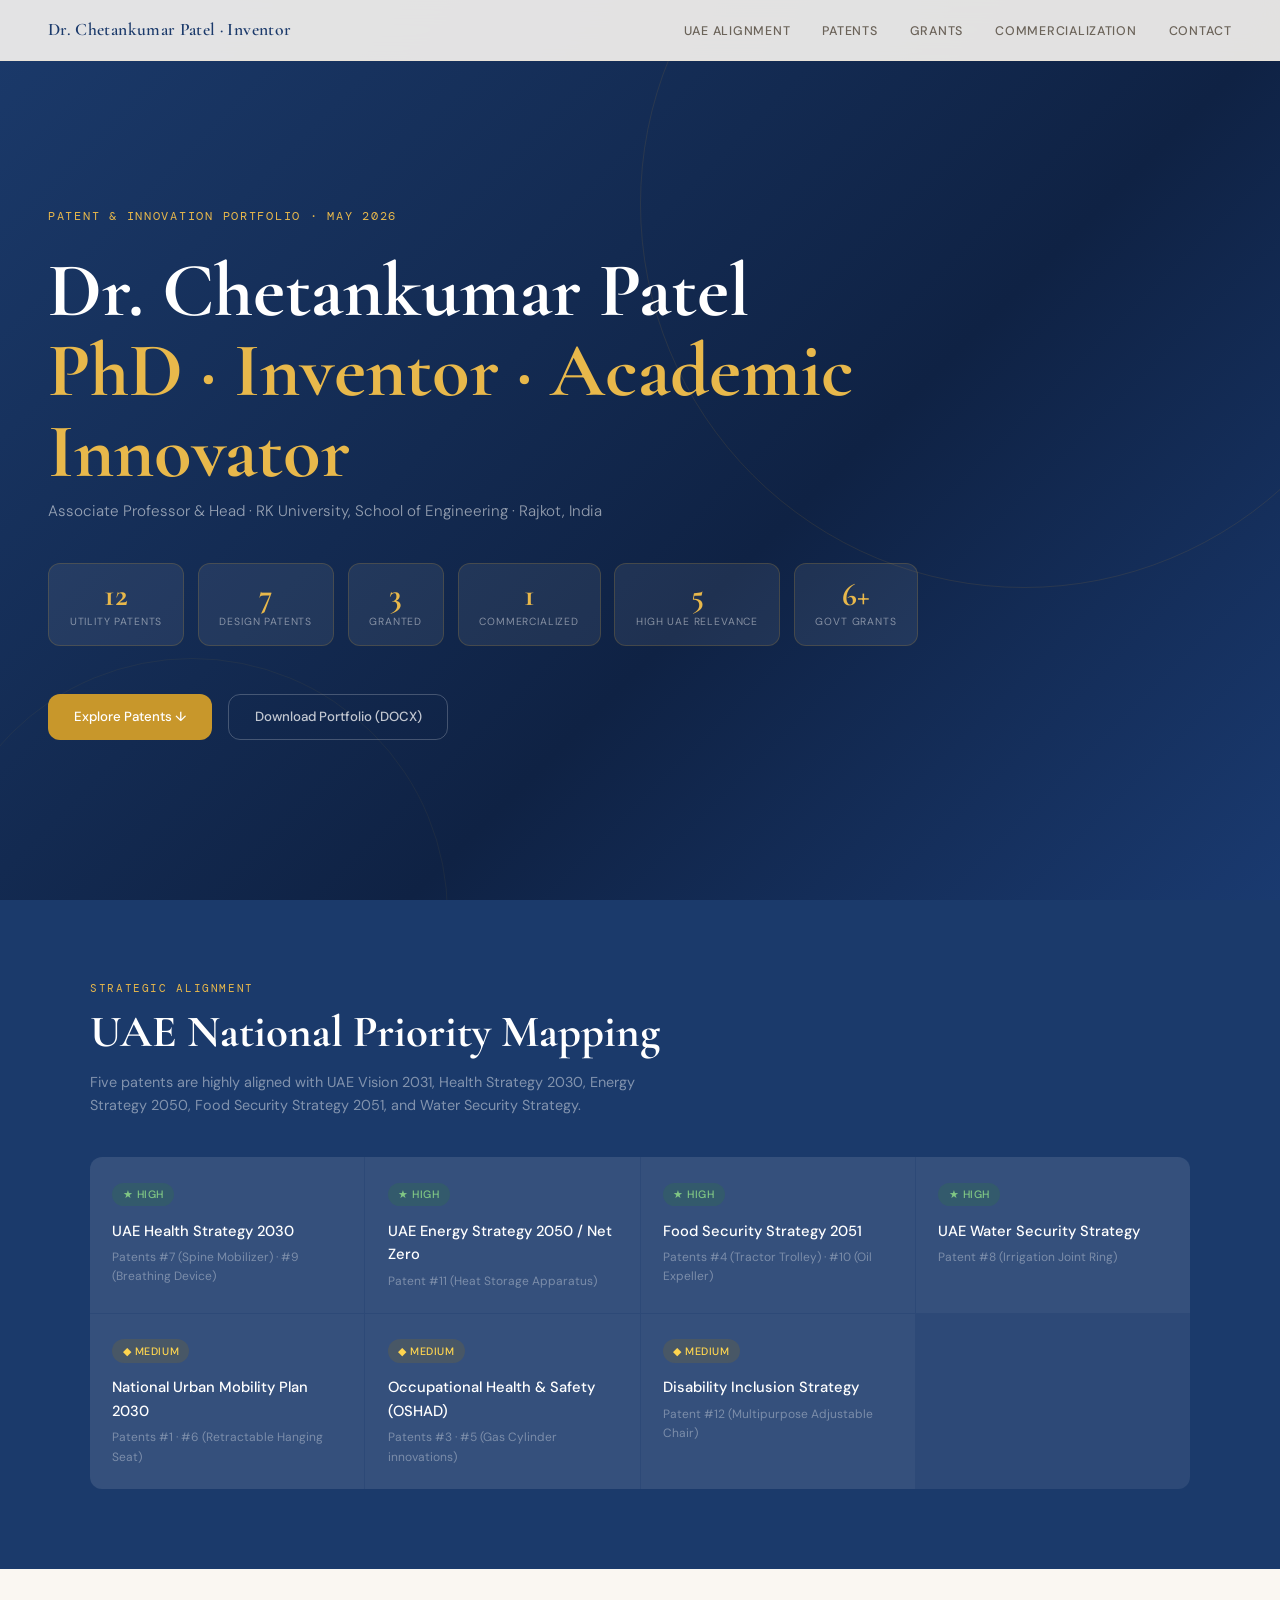
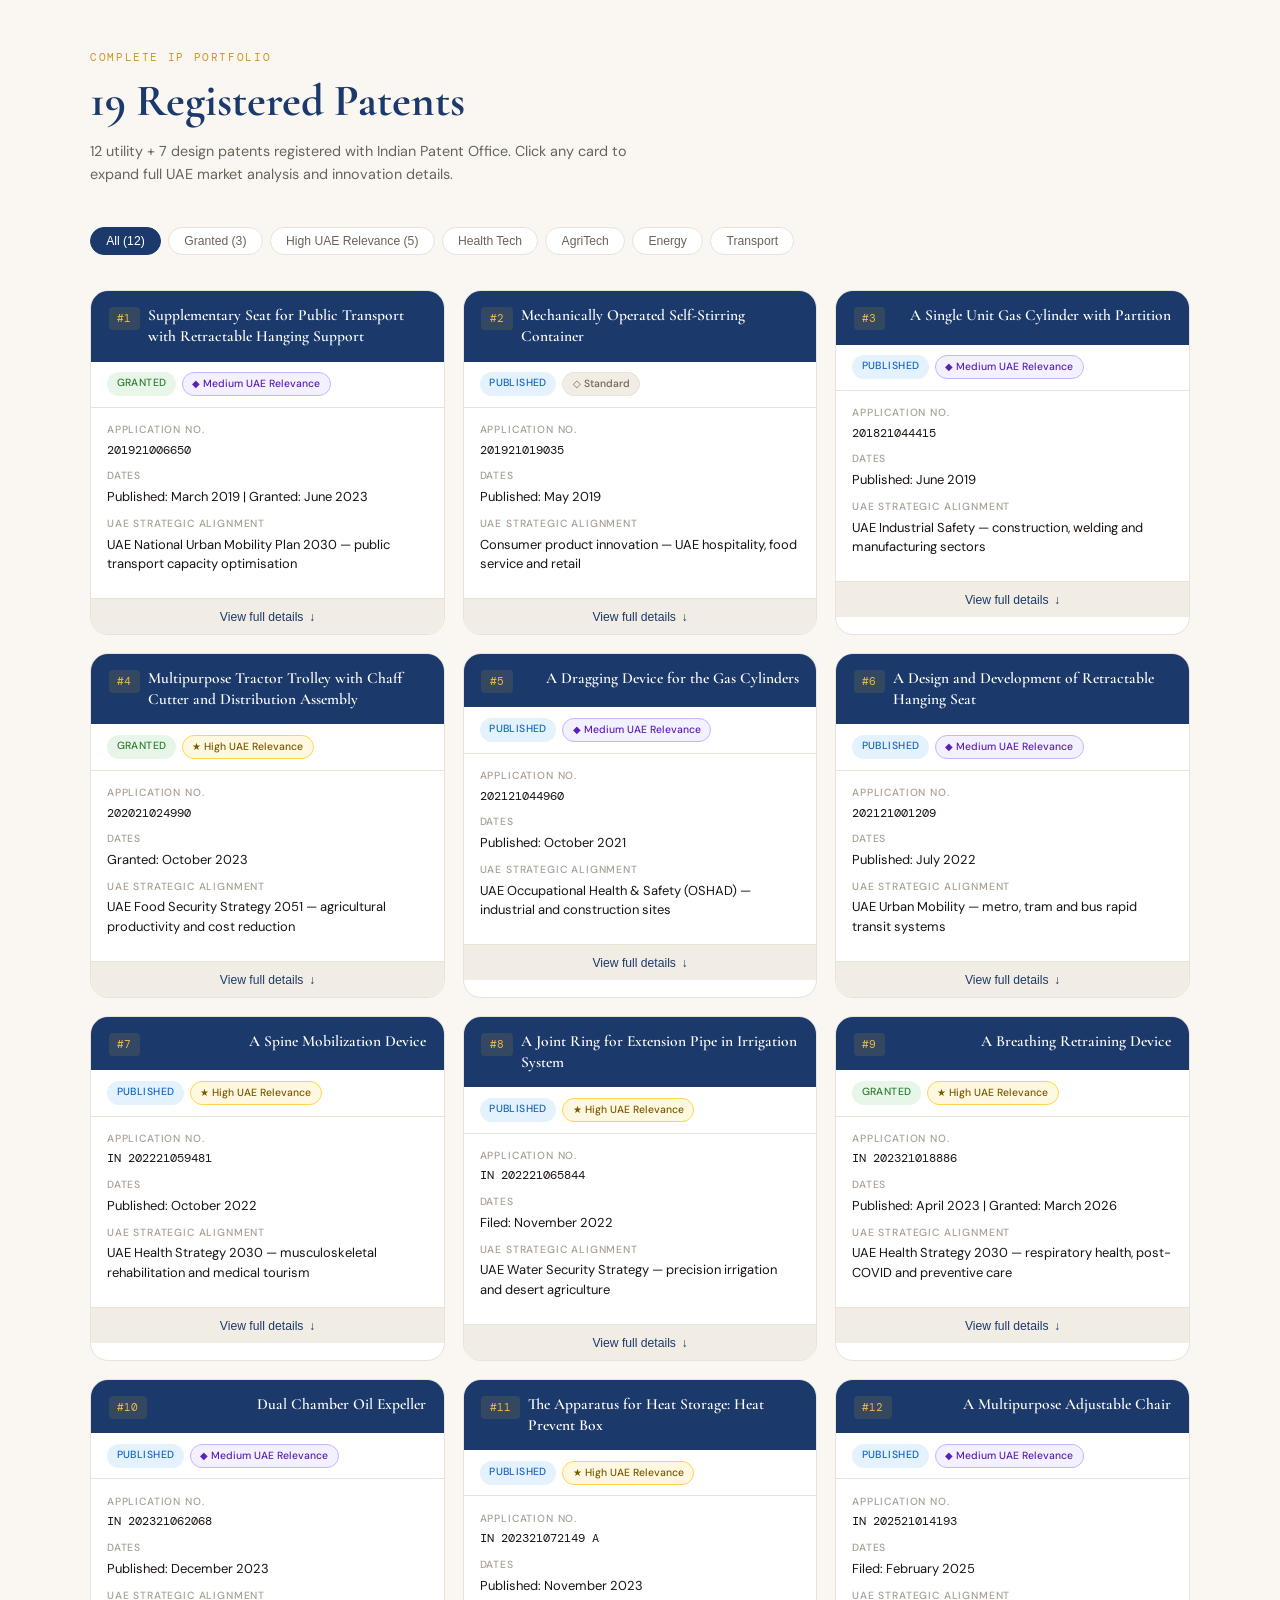
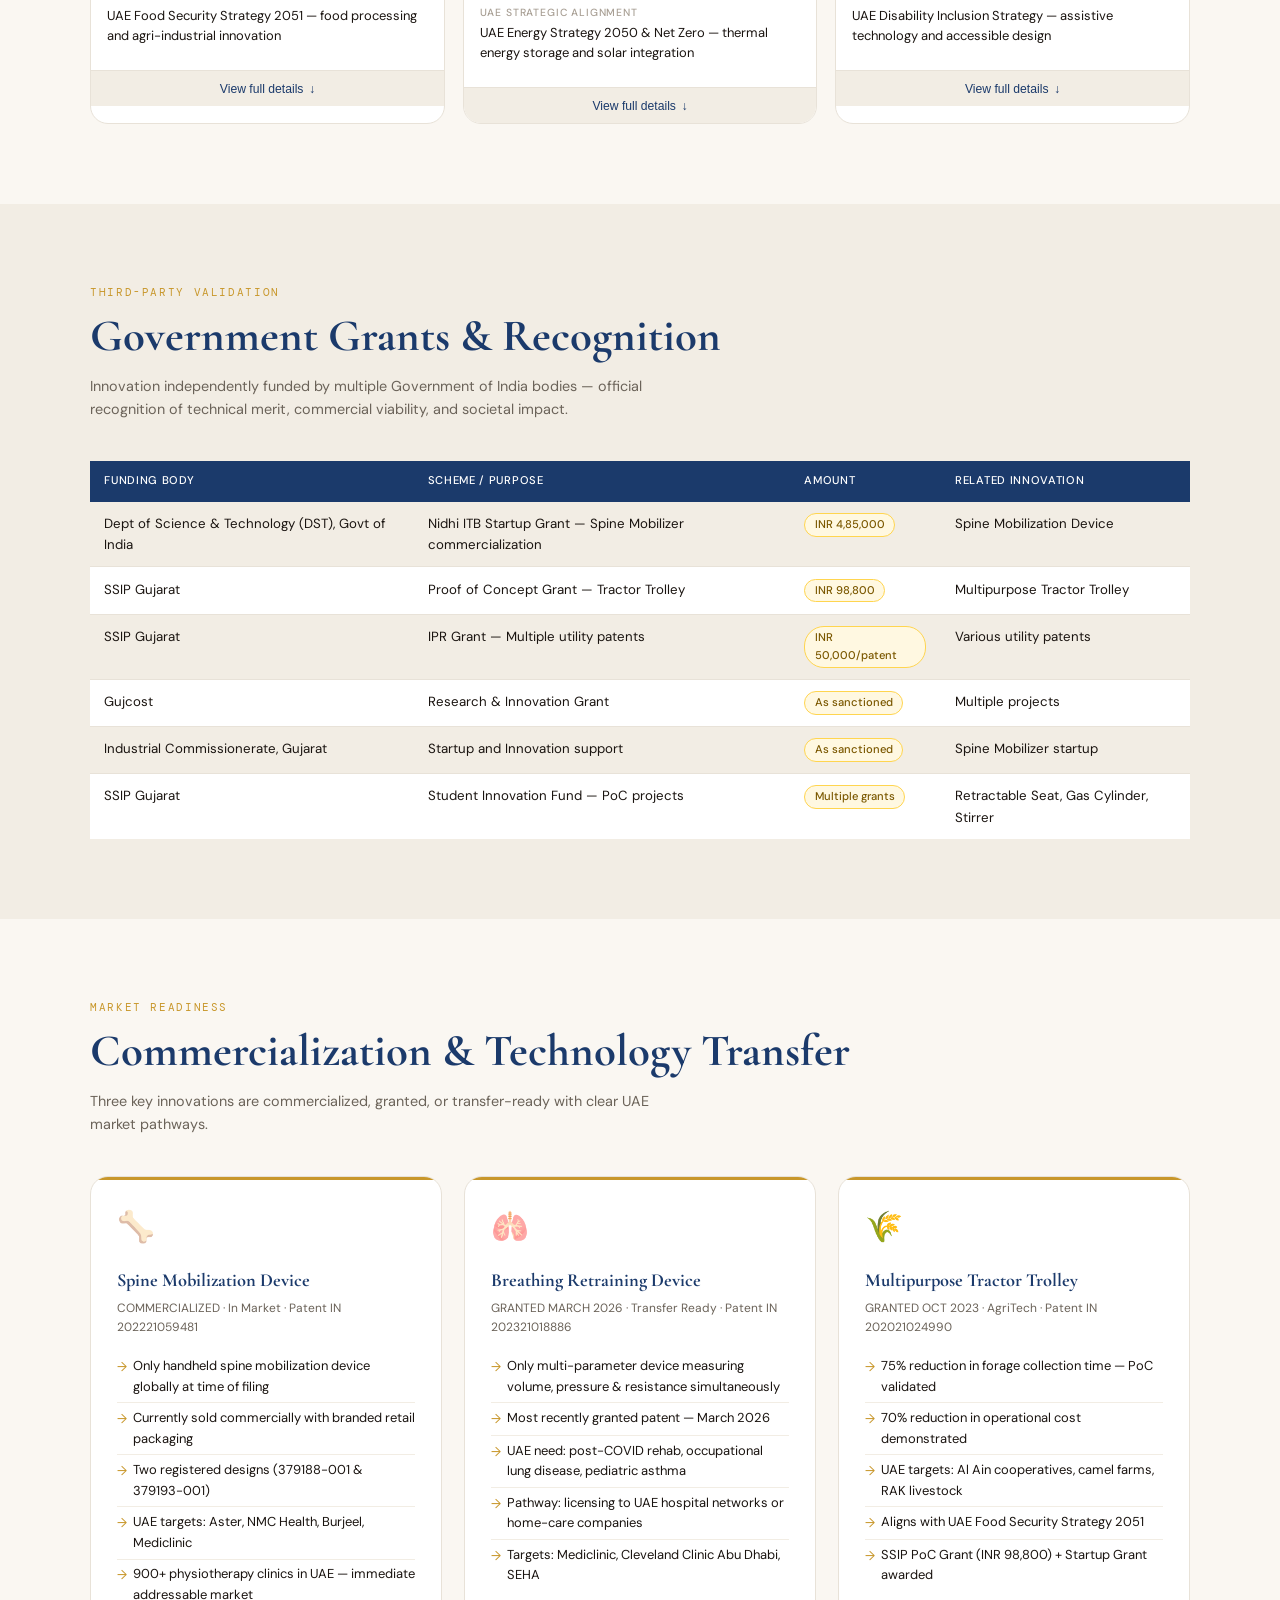
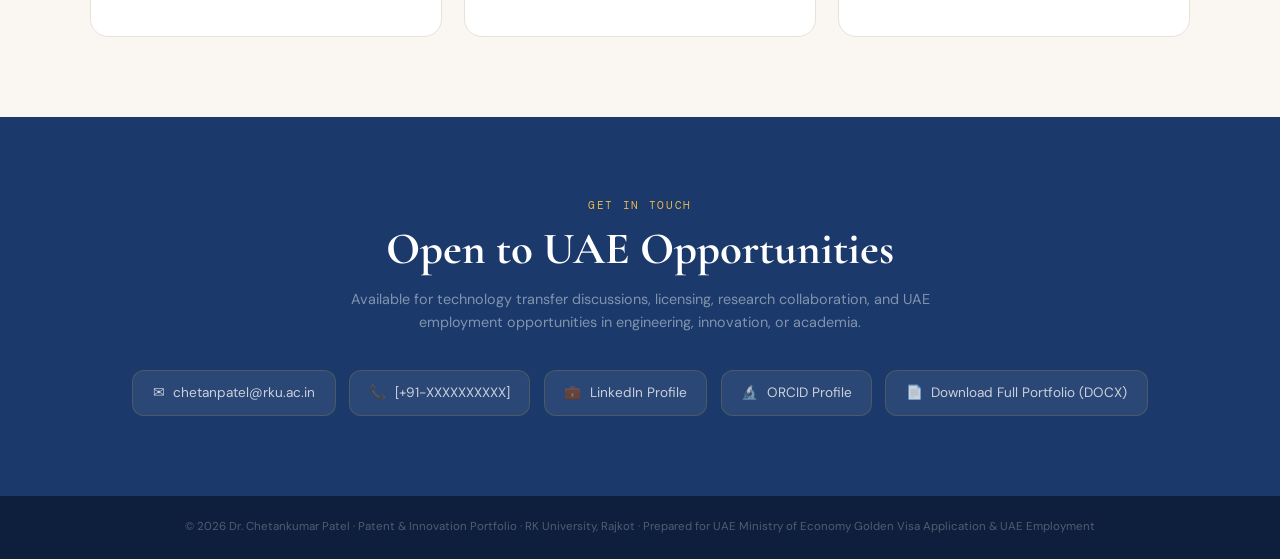
==== index.html @ c3e16224 "Add files via upload" ====
<!DOCTYPE html>
<html lang="en">
<head>
<meta charset="UTF-8">
<meta name="viewport" content="width=device-width, initial-scale=1.0">
<title>Dr. Chetankumar Patel — Patent & Innovation Portfolio</title>
<link rel="preconnect" href="https://fonts.googleapis.com">
<link rel="preconnect" href="https://fonts.gstatic.com" crossorigin>
<link href="https://fonts.googleapis.com/css2?family=Cormorant+Garamond:ital,wght@0,400;0,600;0,700;1,400&family=DM+Sans:wght@300;400;500&family=DM+Mono:wght@400;500&display=swap" rel="stylesheet">
<style>
:root{--navy:#1B3A6B;--gold:#C8972B;--gold2:#E8B84B;--cream:#FAF7F2;--warm:#F2EDE4;--smoke:#E8E2D8;--ink:#1A1410;--muted:#6B6359;--light:#A89F94;--white:#FFFFFF;--green:#2E7D32;--blue:#1565C0;--amber:#8D6E18;--r:.75rem}
*,*::before,*::after{box-sizing:border-box;margin:0;padding:0}
html{scroll-behavior:smooth}
body{font-family:'DM Sans',sans-serif;background:var(--cream);color:var(--ink);line-height:1.6;overflow-x:hidden}
nav{position:fixed;top:0;left:0;right:0;z-index:100;display:flex;align-items:center;justify-content:space-between;padding:1rem 3rem;background:rgba(250,247,242,0.9);backdrop-filter:blur(12px);border-bottom:1px solid var(--smoke)}
.nav-logo{font-family:'Cormorant Garamond',serif;font-size:1.1rem;font-weight:600;color:var(--navy);letter-spacing:.02em}
.nav-links{display:flex;gap:2rem;list-style:none}
.nav-links a{font-size:.78rem;font-weight:500;color:var(--muted);text-decoration:none;letter-spacing:.06em;text-transform:uppercase;transition:color .2s}
.nav-links a:hover{color:var(--navy)}
.hero{position:relative;min-height:100vh;display:flex;align-items:center;padding:8rem 3rem 5rem;background:linear-gradient(135deg,var(--navy) 0%,#0F2244 60%,#1a3a70 100%);overflow:hidden}
.hero::before{content:'';position:absolute;top:-20%;right:-10%;width:60vw;height:60vw;border:1px solid rgba(200,151,43,.12);border-radius:50%}
.hero::after{content:'';position:absolute;bottom:-30%;left:-5%;width:40vw;height:40vw;border:1px solid rgba(200,151,43,.07);border-radius:50%}
.hero-inner{position:relative;z-index:2;max-width:900px}
.eyebrow{font-family:'DM Mono',monospace;font-size:.72rem;color:var(--gold2);letter-spacing:.15em;text-transform:uppercase;margin-bottom:1.5rem;opacity:0;animation:fadeUp .6s .1s forwards}
.hero h1{font-family:'Cormorant Garamond',serif;font-size:clamp(2.8rem,6vw,5rem);font-weight:700;line-height:1.05;color:var(--white);margin-bottom:.4rem;opacity:0;animation:fadeUp .7s .2s forwards}
.hero h1 span{color:var(--gold2)}
.hero-sub{font-size:.95rem;font-weight:300;color:rgba(255,255,255,.55);margin-bottom:2.5rem;opacity:0;animation:fadeUp .7s .3s forwards}
.stats{display:flex;flex-wrap:wrap;gap:.85rem;margin-bottom:3rem;opacity:0;animation:fadeUp .7s .4s forwards}
.stat{background:rgba(255,255,255,.07);border:1px solid rgba(200,151,43,.22);border-radius:var(--r);padding:.9rem 1.3rem;text-align:center}
.stat-n{font-family:'Cormorant Garamond',serif;font-size:2rem;font-weight:700;color:var(--gold2);line-height:1}
.stat-l{font-size:.65rem;color:rgba(255,255,255,.45);margin-top:.2rem;letter-spacing:.08em;text-transform:uppercase}
.cta{display:flex;gap:1rem;flex-wrap:wrap;opacity:0;animation:fadeUp .7s .5s forwards}
.btn{display:inline-flex;align-items:center;gap:.4rem;padding:.7rem 1.6rem;border-radius:var(--r);font-size:.83rem;font-weight:500;text-decoration:none;cursor:pointer;border:none;transition:all .2s}
.btn-gold{background:var(--gold);color:var(--white)}
.btn-gold:hover{background:var(--gold2);transform:translateY(-2px);box-shadow:0 8px 24px rgba(200,151,43,.35)}
.btn-ghost{background:transparent;color:rgba(255,255,255,.75);border:1px solid rgba(255,255,255,.22)}
.btn-ghost:hover{border-color:var(--gold2);color:var(--gold2);transform:translateY(-2px)}
section{position:relative;z-index:1;padding:5rem 3rem}
.wrap{max-width:1100px;margin:0 auto}
.stag{font-family:'DM Mono',monospace;font-size:.68rem;color:var(--gold);letter-spacing:.15em;text-transform:uppercase;margin-bottom:.6rem}
.sh{font-family:'Cormorant Garamond',serif;font-size:clamp(1.9rem,3.5vw,2.8rem);font-weight:700;color:var(--navy);margin-bottom:.8rem;line-height:1.15}
.ss{font-size:.9rem;color:var(--muted);max-width:580px;margin-bottom:2.5rem}
#uae{background:var(--navy)}
#uae .sh{color:var(--white)}
#uae .stag{color:var(--gold2)}
#uae .ss{color:rgba(255,255,255,.45)}
.pgrid{display:grid;grid-template-columns:repeat(auto-fit,minmax(250px,1fr));gap:1px;background:rgba(255,255,255,.08);border-radius:var(--r);overflow:hidden}
.pc{background:rgba(255,255,255,.04);padding:1.4rem;transition:background .2s}
.pc:hover{background:rgba(255,255,255,.09)}
.pb{display:inline-flex;align-items:center;gap:.35rem;font-size:.67rem;font-weight:500;letter-spacing:.05em;text-transform:uppercase;padding:.2rem .65rem;border-radius:20px;margin-bottom:.85rem}
.ph{background:rgba(46,125,50,.22);color:#81c784}
.pm{background:rgba(141,110,24,.22);color:#ffd54f}
.pn{font-size:.92rem;font-weight:500;color:var(--white);margin-bottom:.3rem}
.pp{font-size:.75rem;color:rgba(255,255,255,.35)}
.filter-bar{display:flex;flex-wrap:wrap;gap:.45rem;margin-bottom:2.2rem}
.fb{font-size:.76rem;font-weight:500;padding:.38rem .95rem;border-radius:20px;border:1px solid var(--smoke);background:var(--white);color:var(--muted);cursor:pointer;transition:all .15s}
.fb:hover{border-color:var(--navy);color:var(--navy)}
.fb.active{background:var(--navy);color:var(--white);border-color:var(--navy)}
.cards{display:grid;grid-template-columns:repeat(auto-fill,minmax(310px,1fr));gap:1.1rem}
.card{background:var(--white);border:1px solid var(--smoke);border-radius:calc(var(--r)*1.5);overflow:hidden;transition:transform .2s,box-shadow .2s;cursor:pointer}
.card:hover{transform:translateY(-3px);box-shadow:0 12px 36px rgba(27,58,107,.11)}
.card.hidden{display:none}
.ch{background:var(--navy);padding:.9rem 1.1rem;display:flex;align-items:flex-start;justify-content:space-between;gap:.5rem}
.cnum{font-family:'DM Mono',monospace;font-size:.67rem;color:var(--gold2);background:rgba(200,151,43,.15);padding:.18rem .55rem;border-radius:4px;flex-shrink:0;margin-top:2px}
.ct{font-family:'Cormorant Garamond',serif;font-size:.97rem;font-weight:600;color:var(--white);line-height:1.35}
.cbadges{display:flex;flex-wrap:wrap;gap:.35rem;padding:.65rem 1rem;border-bottom:1px solid var(--smoke)}
.sb{font-size:.65rem;font-weight:500;padding:.18rem .6rem;border-radius:20px;letter-spacing:.04em;text-transform:uppercase}
.sg{background:#e8f5e9;color:var(--green)}
.sp{background:#e3f2fd;color:var(--blue)}
.sf{background:#fef3e2;color:var(--amber)}
.ub{font-size:.65rem;font-weight:500;padding:.18rem .6rem;border-radius:20px}
.uh{background:#fff8e1;color:#7B5800;border:1px solid #ffd54f}
.um{background:#f3f0ff;color:#5B21B6;border:1px solid #c4b5fd}
.us{background:var(--warm);color:var(--muted);border:1px solid var(--smoke)}
.cb{padding:.9rem 1rem}
.cf{margin-bottom:.6rem}
.fl{font-size:.65rem;font-weight:500;color:var(--light);text-transform:uppercase;letter-spacing:.08em;margin-bottom:.12rem}
.fv{font-size:.81rem;color:var(--ink);line-height:1.5}
.detail{max-height:0;overflow:hidden;transition:max-height .35s ease;border-top:1px solid transparent}
.detail.open{max-height:500px;border-top-color:var(--smoke)}
.tog{display:flex;align-items:center;justify-content:center;gap:.35rem;width:100%;padding:.65rem;background:var(--warm);border:none;border-top:1px solid var(--smoke);font-size:.76rem;color:var(--navy);font-weight:500;cursor:pointer;transition:background .15s}
.tog:hover{background:var(--smoke)}
.ti{transition:transform .3s}
.tog.open .ti{transform:rotate(180deg)}
#grants{background:var(--warm)}
.gtable{width:100%;border-collapse:collapse;font-size:.83rem}
.gtable th{background:var(--navy);color:var(--white);padding:.7rem .9rem;text-align:left;font-size:.7rem;font-weight:500;letter-spacing:.06em;text-transform:uppercase}
.gtable td{padding:.7rem .9rem;border-bottom:1px solid var(--smoke);color:var(--ink);vertical-align:top}
.gtable tr:nth-child(even) td{background:var(--white)}
.gtable tr:last-child td{border-bottom:none}
.ac{display:inline-block;background:#fff8e1;color:#7B5800;border:1px solid #ffd54f;border-radius:20px;padding:.12rem .6rem;font-size:.7rem;font-weight:500}
.cgrid{display:grid;grid-template-columns:repeat(auto-fit,minmax(290px,1fr));gap:1.4rem}
.ccard{background:var(--white);border:1px solid var(--smoke);border-radius:calc(var(--r)*1.5);padding:1.6rem;position:relative;overflow:hidden}
.ccard::before{content:'';position:absolute;top:0;left:0;right:0;height:3px;background:var(--gold)}
.ci{font-size:1.9rem;margin-bottom:.9rem}
.ctitle{font-family:'Cormorant Garamond',serif;font-size:1.15rem;font-weight:700;color:var(--navy);margin-bottom:.2rem}
.csub{font-size:.75rem;color:var(--muted);margin-bottom:.9rem}
.cpts{list-style:none}
.cpts li{font-size:.81rem;color:var(--ink);padding:.3rem 0;border-bottom:1px solid var(--warm);display:flex;gap:.4rem;align-items:flex-start}
.cpts li::before{content:'→';color:var(--gold);flex-shrink:0;margin-top:1px}
.cpts li:last-child{border-bottom:none}
#contact{background:var(--navy);text-align:center}
#contact .sh{color:var(--white)}
#contact .stag{color:var(--gold2)}
#contact .ss{color:rgba(255,255,255,.45);margin:0 auto 2.2rem}
.chips{display:flex;flex-wrap:wrap;gap:.85rem;justify-content:center}
.chip{display:inline-flex;align-items:center;gap:.55rem;background:rgba(255,255,255,.07);border:1px solid rgba(200,151,43,.22);border-radius:var(--r);padding:.7rem 1.2rem;color:rgba(255,255,255,.75);font-size:.85rem;text-decoration:none;transition:all .2s}
.chip:hover{background:rgba(200,151,43,.15);border-color:var(--gold2);color:var(--white);transform:translateY(-2px)}
footer{background:#0D1F3C;padding:1.4rem 3rem;text-align:center;font-size:.72rem;color:rgba(255,255,255,.28);position:relative;z-index:1}
@keyframes fadeUp{from{opacity:0;transform:translateY(18px)}to{opacity:1;transform:translateY(0)}}
.reveal{opacity:0;transform:translateY(22px);transition:opacity .6s ease,transform .6s ease}
.reveal.visible{opacity:1;transform:translateY(0)}
@media(max-width:768px){nav{padding:.7rem 1.2rem}.nav-links{display:none}section{padding:3.5rem 1.2rem}.hero{padding:5.5rem 1.2rem 3rem}.stat-n{font-size:1.5rem}.gtable{font-size:.73rem}.gtable th,.gtable td{padding:.55rem .55rem}}
</style>
</head>
<body>

<nav>
  <div class="nav-logo">Dr. Chetankumar Patel · Inventor</div>
  <ul class="nav-links">
    <li><a href="#uae">UAE Alignment</a></li>
    <li><a href="#patents">Patents</a></li>
    <li><a href="#grants">Grants</a></li>
    <li><a href="#commercialization">Commercialization</a></li>
    <li><a href="#contact">Contact</a></li>
  </ul>
</nav>

<section class="hero" id="home">
  <div class="hero-inner">
    <p class="eyebrow">Patent &amp; Innovation Portfolio · May 2026</p>
    <h1>Dr. Chetankumar Patel<br><span>PhD · Inventor · Academic Innovator</span></h1>
    <p class="hero-sub">Associate Professor &amp; Head · RK University, School of Engineering · Rajkot, India</p>
    <div class="stats">
      <div class="stat"><div class="stat-n">12</div><div class="stat-l">Utility Patents</div></div>
      <div class="stat"><div class="stat-n">7</div><div class="stat-l">Design Patents</div></div>
      <div class="stat"><div class="stat-n">3</div><div class="stat-l">Granted</div></div>
      <div class="stat"><div class="stat-n">1</div><div class="stat-l">Commercialized</div></div>
      <div class="stat"><div class="stat-n">5</div><div class="stat-l">High UAE Relevance</div></div>
      <div class="stat"><div class="stat-n">6+</div><div class="stat-l">Govt Grants</div></div>
    </div>
    <div class="cta">
      <a href="#patents" class="btn btn-gold">Explore Patents ↓</a>
      <a href="Patent_Portfolio_UAE_with_Images.docx" class="btn btn-ghost" download>Download Portfolio (DOCX)</a>
    </div>
  </div>
</section>

<section id="uae">
  <div class="wrap">
    <p class="stag reveal">Strategic Alignment</p>
    <h2 class="sh reveal">UAE National Priority Mapping</h2>
    <p class="ss reveal">Five patents are highly aligned with UAE Vision 2031, Health Strategy 2030, Energy Strategy 2050, Food Security Strategy 2051, and Water Security Strategy.</p>
    <div class="pgrid reveal">
      <div class="pc"><div class="pb ph">★ High</div><div class="pn">UAE Health Strategy 2030</div><div class="pp">Patents #7 (Spine Mobilizer) · #9 (Breathing Device)</div></div>
      <div class="pc"><div class="pb ph">★ High</div><div class="pn">UAE Energy Strategy 2050 / Net Zero</div><div class="pp">Patent #11 (Heat Storage Apparatus)</div></div>
      <div class="pc"><div class="pb ph">★ High</div><div class="pn">Food Security Strategy 2051</div><div class="pp">Patents #4 (Tractor Trolley) · #10 (Oil Expeller)</div></div>
      <div class="pc"><div class="pb ph">★ High</div><div class="pn">UAE Water Security Strategy</div><div class="pp">Patent #8 (Irrigation Joint Ring)</div></div>
      <div class="pc"><div class="pb pm">◆ Medium</div><div class="pn">National Urban Mobility Plan 2030</div><div class="pp">Patents #1 · #6 (Retractable Hanging Seat)</div></div>
      <div class="pc"><div class="pb pm">◆ Medium</div><div class="pn">Occupational Health &amp; Safety (OSHAD)</div><div class="pp">Patents #3 · #5 (Gas Cylinder innovations)</div></div>
      <div class="pc"><div class="pb pm">◆ Medium</div><div class="pn">Disability Inclusion Strategy</div><div class="pp">Patent #12 (Multipurpose Adjustable Chair)</div></div>
    </div>
  </div>
</section>

<section id="patents" style="background:var(--cream)">
  <div class="wrap">
    <p class="stag reveal">Complete IP Portfolio</p>
    <h2 class="sh reveal">19 Registered Patents</h2>
    <p class="ss reveal">12 utility + 7 design patents registered with Indian Patent Office. Click any card to expand full UAE market analysis and innovation details.</p>
    <div class="filter-bar reveal">
      <button class="fb active" onclick="filterCards('all',this)">All (12)</button>
      <button class="fb" onclick="filterCards('granted',this)">Granted (3)</button>
      <button class="fb" onclick="filterCards('high',this)">High UAE Relevance (5)</button>
      <button class="fb" onclick="filterCards('health',this)">Health Tech</button>
      <button class="fb" onclick="filterCards('agri',this)">AgriTech</button>
      <button class="fb" onclick="filterCards('energy',this)">Energy</button>
      <button class="fb" onclick="filterCards('transport',this)">Transport</button>
    </div>
    <div class="cards" id="cardsGrid"></div>
  </div>
</section>

<section id="grants">
  <div class="wrap">
    <p class="stag reveal">Third-Party Validation</p>
    <h2 class="sh reveal">Government Grants &amp; Recognition</h2>
    <p class="ss reveal">Innovation independently funded by multiple Government of India bodies — official recognition of technical merit, commercial viability, and societal impact.</p>
    <div class="reveal" style="overflow-x:auto">
      <table class="gtable">
        <thead><tr><th>Funding Body</th><th>Scheme / Purpose</th><th>Amount</th><th>Related Innovation</th></tr></thead>
        <tbody>
          <tr><td>Dept of Science &amp; Technology (DST), Govt of India</td><td>Nidhi ITB Startup Grant — Spine Mobilizer commercialization</td><td><span class="ac">INR 4,85,000</span></td><td>Spine Mobilization Device</td></tr>
          <tr><td>SSIP Gujarat</td><td>Proof of Concept Grant — Tractor Trolley</td><td><span class="ac">INR 98,800</span></td><td>Multipurpose Tractor Trolley</td></tr>
          <tr><td>SSIP Gujarat</td><td>IPR Grant — Multiple utility patents</td><td><span class="ac">INR 50,000/patent</span></td><td>Various utility patents</td></tr>
          <tr><td>Gujcost</td><td>Research &amp; Innovation Grant</td><td><span class="ac">As sanctioned</span></td><td>Multiple projects</td></tr>
          <tr><td>Industrial Commissionerate, Gujarat</td><td>Startup and Innovation support</td><td><span class="ac">As sanctioned</span></td><td>Spine Mobilizer startup</td></tr>
          <tr><td>SSIP Gujarat</td><td>Student Innovation Fund — PoC projects</td><td><span class="ac">Multiple grants</span></td><td>Retractable Seat, Gas Cylinder, Stirrer</td></tr>
        </tbody>
      </table>
    </div>
  </div>
</section>

<section id="commercialization" style="background:var(--cream)">
  <div class="wrap">
    <p class="stag reveal">Market Readiness</p>
    <h2 class="sh reveal">Commercialization &amp; Technology Transfer</h2>
    <p class="ss reveal">Three key innovations are commercialized, granted, or transfer-ready with clear UAE market pathways.</p>
    <div class="cgrid">
      <div class="ccard reveal">
        <div class="ci">🦴</div>
        <div class="ctitle">Spine Mobilization Device</div>
        <div class="csub">COMMERCIALIZED · In Market · Patent IN 202221059481</div>
        <ul class="cpts">
          <li>Only handheld spine mobilization device globally at time of filing</li>
          <li>Currently sold commercially with branded retail packaging</li>
          <li>Two registered designs (379188-001 &amp; 379193-001)</li>
          <li>UAE targets: Aster, NMC Health, Burjeel, Mediclinic</li>
          <li>900+ physiotherapy clinics in UAE — immediate addressable market</li>
        </ul>
      </div>
      <div class="ccard reveal">
        <div class="ci">🫁</div>
        <div class="ctitle">Breathing Retraining Device</div>
        <div class="csub">GRANTED MARCH 2026 · Transfer Ready · Patent IN 202321018886</div>
        <ul class="cpts">
          <li>Only multi-parameter device measuring volume, pressure &amp; resistance simultaneously</li>
          <li>Most recently granted patent — March 2026</li>
          <li>UAE need: post-COVID rehab, occupational lung disease, pediatric asthma</li>
          <li>Pathway: licensing to UAE hospital networks or home-care companies</li>
          <li>Targets: Mediclinic, Cleveland Clinic Abu Dhabi, SEHA</li>
        </ul>
      </div>
      <div class="ccard reveal">
        <div class="ci">🌾</div>
        <div class="ctitle">Multipurpose Tractor Trolley</div>
        <div class="csub">GRANTED OCT 2023 · AgriTech · Patent IN 202021024990</div>
        <ul class="cpts">
          <li>75% reduction in forage collection time — PoC validated</li>
          <li>70% reduction in operational cost demonstrated</li>
          <li>UAE targets: Al Ain cooperatives, camel farms, RAK livestock</li>
          <li>Aligns with UAE Food Security Strategy 2051</li>
          <li>SSIP PoC Grant (INR 98,800) + Startup Grant awarded</li>
        </ul>
      </div>
    </div>
  </div>
</section>

<section id="contact">
  <div class="wrap">
    <p class="stag">Get in Touch</p>
    <h2 class="sh">Open to UAE Opportunities</h2>
    <p class="ss">Available for technology transfer discussions, licensing, research collaboration, and UAE employment opportunities in engineering, innovation, or academia.</p>
    <div class="chips">
      <a href="mailto:chetanpatel@rku.ac.in" class="chip"><span>✉</span>chetanpatel@rku.ac.in</a>
      <a href="tel:+919XXXXXXXXX" class="chip"><span>📞</span>[+91-XXXXXXXXXX]</a>
      <a href="https://linkedin.com/in/[your-profile]" class="chip" target="_blank"><span>💼</span>LinkedIn Profile</a>
      <a href="https://orcid.org/[your-orcid]" class="chip" target="_blank"><span>🔬</span>ORCID Profile</a>
      <a href="Patent_Portfolio_UAE_with_Images.docx" class="chip" download><span>📄</span>Download Full Portfolio (DOCX)</a>
    </div>
  </div>
</section>

<footer>© 2026 Dr. Chetankumar Patel · Patent &amp; Innovation Portfolio · RK University, Rajkot · Prepared for UAE Ministry of Economy Golden Visa Application &amp; UAE Employment</footer>

<script>
const patents=[
  {n:1,title:'Supplementary Seat for Public Transport with Retractable Hanging Support',app:'201921006650',status:'granted',uae:'medium',domain:'transport',dates:'Published: March 2019 | Granted: June 2023',designs:'Design No. 326481-001 (Jan 2020)',strat:'UAE National Urban Mobility Plan 2030 — public transport capacity optimisation',market:'Dubai Metro and Abu Dhabi bus networks — deployable by RTA without structural modification',impact:'Granted. Novel retractable telescopic mechanism. SSIP-funded proof of concept.',funding:'SSIP PoC Grant + IPR Grant'},
  {n:2,title:'Mechanically Operated Self-Stirring Container',app:'201921019035',status:'published',uae:'standard',domain:'consumer',dates:'Published: May 2019',designs:'Design No. 326482-001 (Aug 2020)',strat:'Consumer product innovation — UAE hospitality, food service and retail',market:'UAE hospitality and corporate gifting sector. Zero electricity required.',impact:'Mechanical internal gear mechanism. No electrical components.',funding:'SSIP PoC Grant'},
  {n:3,title:'A Single Unit Gas Cylinder with Partition',app:'201821044415',status:'published',uae:'medium',domain:'industrial',dates:'Published: June 2019',designs:'Design No. 326480-001 (Sep 2020)',strat:'UAE Industrial Safety — construction, welding and manufacturing sectors',market:'UAE mega-construction projects and ADNOC industrial supply chains',impact:'Dual-chamber design replacing two separate cylinders. Reduces handling risk.',funding:'SSIP IPR Grant'},
  {n:4,title:'Multipurpose Tractor Trolley with Chaff Cutter and Distribution Assembly',app:'202021024990',status:'granted',uae:'high',domain:'agri',dates:'Granted: October 2023',designs:'None',strat:'UAE Food Security Strategy 2051 — agricultural productivity and cost reduction',market:'UAE cooperatives, camel farms, livestock operations — Al Ain, Ras Al Khaimah',impact:'75% time saving, 70% cost reduction. SSIP PoC + Startup Grant awarded.',funding:'SSIP PoC (INR 98,800) + IPR Grant + Startup Grant'},
  {n:5,title:'A Dragging Device for the Gas Cylinders',app:'202121044960',status:'published',uae:'medium',domain:'industrial',dates:'Published: October 2021',designs:'None',strat:'UAE Occupational Health & Safety (OSHAD) — industrial and construction sites',market:'Addresses manual handling injury risk in UAE large industrial workforce',impact:'Wheeled cradle eliminating manual lifting of heavy gas cylinders.',funding:'Self-funded'},
  {n:6,title:'A Design and Development of Retractable Hanging Seat',app:'202121001209',status:'published',uae:'medium',domain:'transport',dates:'Published: July 2022',designs:'None',strat:'UAE Urban Mobility — metro, tram and bus rapid transit systems',market:'RTA Dubai and DoT Abu Dhabi metro and tram systems',impact:'Advanced variant. Retracted ~400mm, contracted ~1300mm. Dimensionally validated.',funding:'SSIP IPR Grant (INR 50,000)'},
  {n:7,title:'A Spine Mobilization Device',app:'IN 202221059481',status:'published',uae:'high',domain:'health',dates:'Published: October 2022',designs:'Design Nos. 379188-001 + 379193-001 (Feb 2023)',strat:'UAE Health Strategy 2030 — musculoskeletal rehabilitation and medical tourism',market:'900+ physiotherapy clinics. Transfer targets: Aster, NMC, Burjeel, Mediclinic',impact:'COMMERCIALIZED. Only such device globally at filing. DST Nidhi ITB grant awarded.',funding:'DST Nidhi ITB (INR 4,85,000) + SSIP'},
  {n:8,title:'A Joint Ring for Extension Pipe in Irrigation System',app:'IN 202221065844',status:'published',uae:'high',domain:'agri',dates:'Filed: November 2022',designs:'None',strat:'UAE Water Security Strategy — precision irrigation and desert agriculture',market:'UAE drip irrigation, vertical farms, desert agriculture — Al Dhafra and Liwa',impact:'Solves structural weaknesses in conventional irrigation joints. SSIP grant.',funding:'SSIP IPR Grant (INR 50,000)'},
  {n:9,title:'A Breathing Retraining Device',app:'IN 202321018886',status:'granted',uae:'high',domain:'health',dates:'Published: April 2023 | Granted: March 2026',designs:'None',strat:'UAE Health Strategy 2030 — respiratory health, post-COVID and preventive care',market:'Hospital networks, home-care — Mediclinic, Cleveland Clinic Abu Dhabi, SEHA',impact:'MOST RECENT GRANT (Mar 2026). Only multi-parameter breathing retraining device.',funding:'Multidisciplinary institutional research'},
  {n:10,title:'Dual Chamber Oil Expeller',app:'IN 202321062068',status:'published',uae:'medium',domain:'agri',dates:'Published: December 2023',designs:'None',strat:'UAE Food Security Strategy 2051 — food processing and agri-industrial innovation',market:'UAE agri-food SMEs and cooperative oil processing units',impact:'Dual-chamber design improving oil extraction efficiency over conventional units.',funding:'Institutional research'},
  {n:11,title:'The Apparatus for Heat Storage: Heat Prevent Box',app:'IN 202321072149 A',status:'published',uae:'high',domain:'energy',dates:'Published: November 2023',designs:'None',strat:'UAE Energy Strategy 2050 & Net Zero — thermal energy storage and solar integration',market:'UAE solar thermal storage, cold chain logistics, building energy management — DEWA roadmap',impact:'Novel partitioned thermal chamber. 600×600×300mm. UAE extreme climate applicable.',funding:'Institutional research'},
  {n:12,title:'A Multipurpose Adjustable Chair',app:'IN 202521014193',status:'published',uae:'medium',domain:'health',dates:'Filed: February 2025',designs:'None',strat:'UAE Disability Inclusion Strategy — assistive technology and accessible design',market:'UAE healthcare facilities, schools, elderly care homes, inclusive public spaces',impact:'Screw-jack height adjustment, foldable modular design. Filed Feb 2025.',funding:'Self-funded'},
];

function sc(s){return s==='granted'?'sg':s==='published'?'sp':'sf'}
function sl(s){return s==='granted'?'Granted':s==='published'?'Published':'Filed'}
function uc(u){return u==='high'?'uh':u==='medium'?'um':'us'}
function ul(u){return u==='high'?'★ High UAE Relevance':u==='medium'?'◆ Medium UAE Relevance':'◇ Standard'}

function render(){
  document.getElementById('cardsGrid').innerHTML=patents.map(p=>`
    <article class="card" data-status="${p.status}" data-uae="${p.uae}" data-domain="${p.domain}">
      <div class="ch" onclick="tog(this.closest('.card'))">
        <span class="cnum">#${p.n}</span>
        <div class="ct">${p.title}</div>
      </div>
      <div class="cbadges">
        <span class="sb ${sc(p.status)}">${sl(p.status)}</span>
        <span class="ub ${uc(p.uae)}">${ul(p.uae)}</span>
      </div>
      <div class="cb">
        <div class="cf"><div class="fl">Application No.</div><div class="fv" style="font-family:'DM Mono',monospace;font-size:.76rem">${p.app}</div></div>
        <div class="cf"><div class="fl">Dates</div><div class="fv">${p.dates}</div></div>
        <div class="cf"><div class="fl">UAE Strategic Alignment</div><div class="fv">${p.strat}</div></div>
      </div>
      <div class="detail" id="d${p.n}">
        <div class="cb" style="padding-top:0">
          <div class="cf"><div class="fl">UAE Market Application</div><div class="fv">${p.market}</div></div>
          <div class="cf"><div class="fl">Innovation Impact</div><div class="fv">${p.impact}</div></div>
          <div class="cf"><div class="fl">Design Registrations</div><div class="fv">${p.designs}</div></div>
          <div class="cf"><div class="fl">Funding / Recognition</div><div class="fv">${p.funding}</div></div>
        </div>
      </div>
      <button class="tog" onclick="tog(this.closest('.card'))"><span>View full details</span><span class="ti">↓</span></button>
    </article>`).join('');
}

function tog(card){
  const d=card.querySelector('.detail'),b=card.querySelector('.tog'),o=d.classList.contains('open');
  d.classList.toggle('open',!o);b.classList.toggle('open',!o);
  b.querySelector('span:first-child').textContent=o?'View full details':'Hide details';
}

function filterCards(f,btn){
  document.querySelectorAll('.fb').forEach(b=>b.classList.remove('active'));
  btn.classList.add('active');
  document.querySelectorAll('.card').forEach(c=>{
    let show=false;
    if(f==='all')show=true;
    if(f==='granted')show=c.dataset.status==='granted';
    if(f==='high')show=c.dataset.uae==='high';
    if(f==='health')show=c.dataset.domain==='health';
    if(f==='agri')show=c.dataset.domain==='agri';
    if(f==='energy')show=c.dataset.domain==='energy';
    if(f==='transport')show=c.dataset.domain==='transport';
    c.classList.toggle('hidden',!show);
  });
}

const obs=new IntersectionObserver(entries=>{
  entries.forEach((e,i)=>{if(e.isIntersecting){setTimeout(()=>e.target.classList.add('visible'),i*80);obs.unobserve(e.target)}});
},{threshold:0.1});
document.querySelectorAll('.reveal').forEach(el=>obs.observe(el));

render();
</script>
</body>
</html>
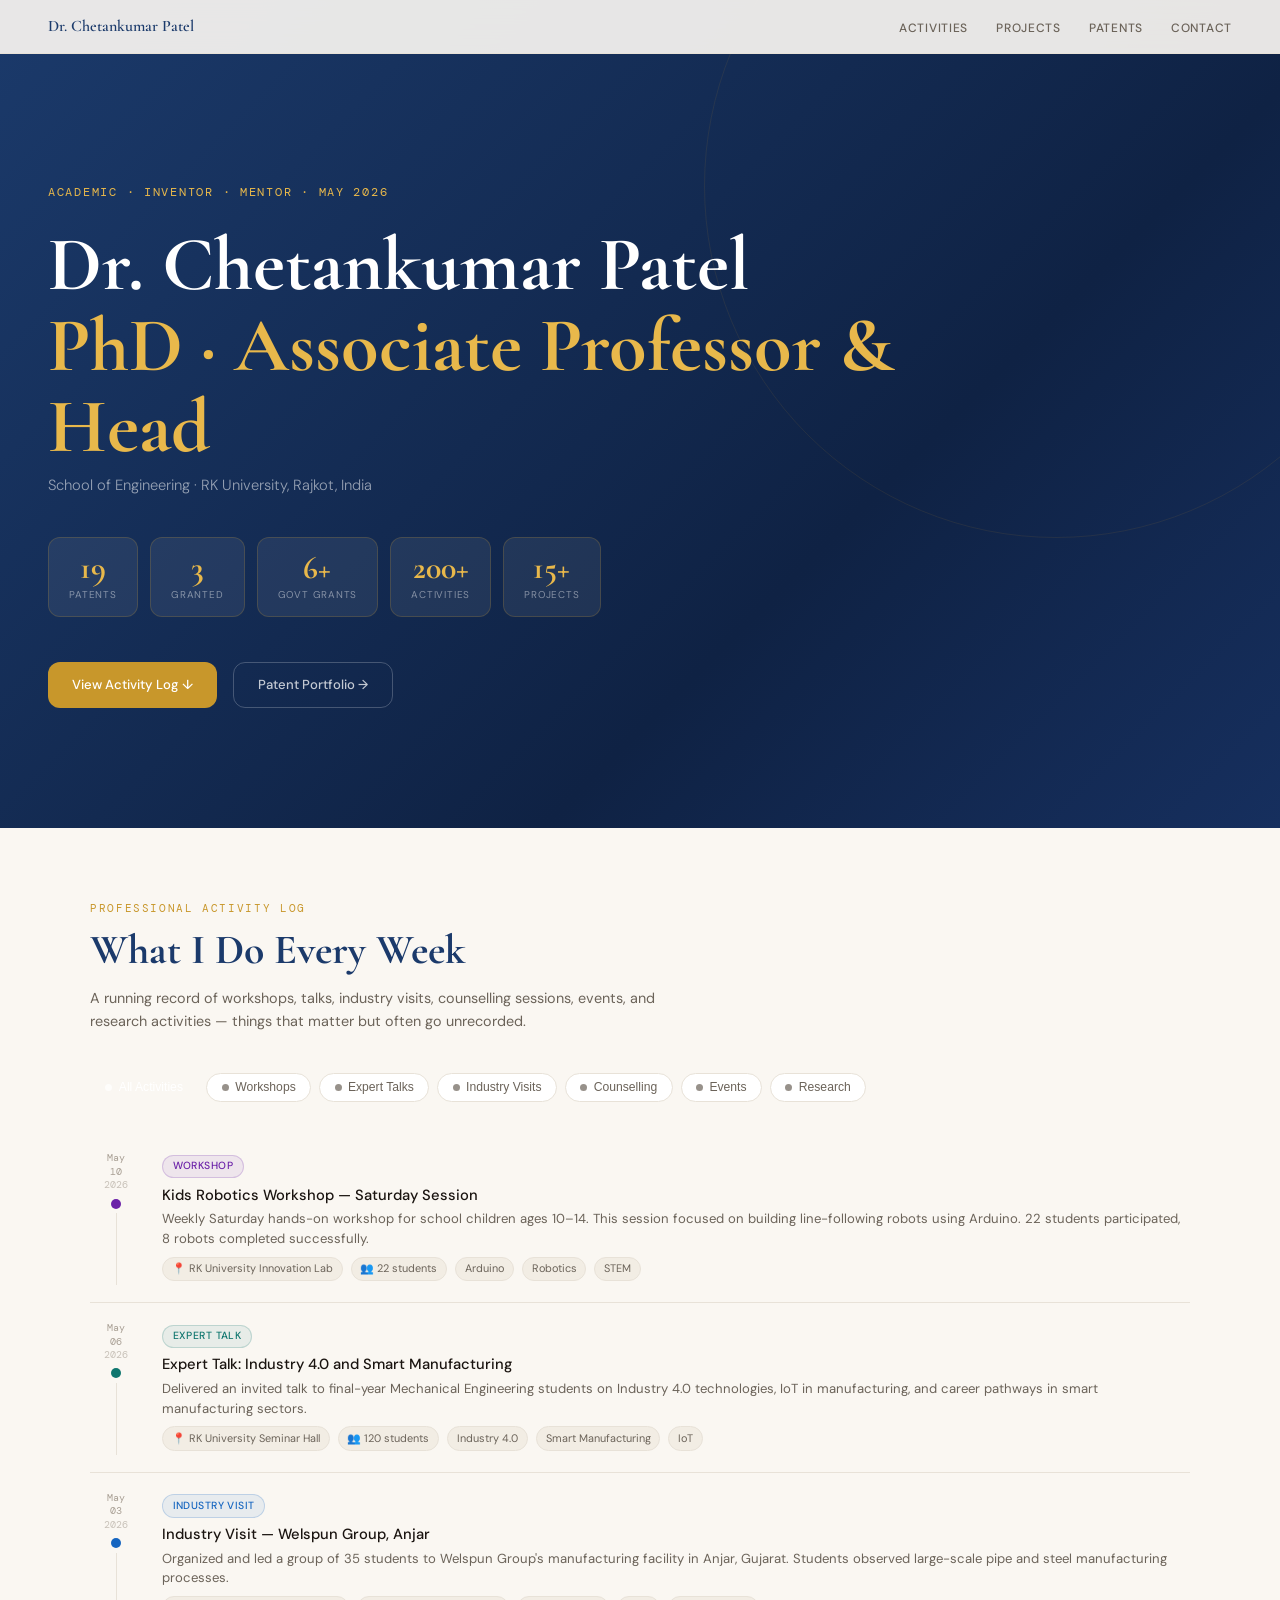
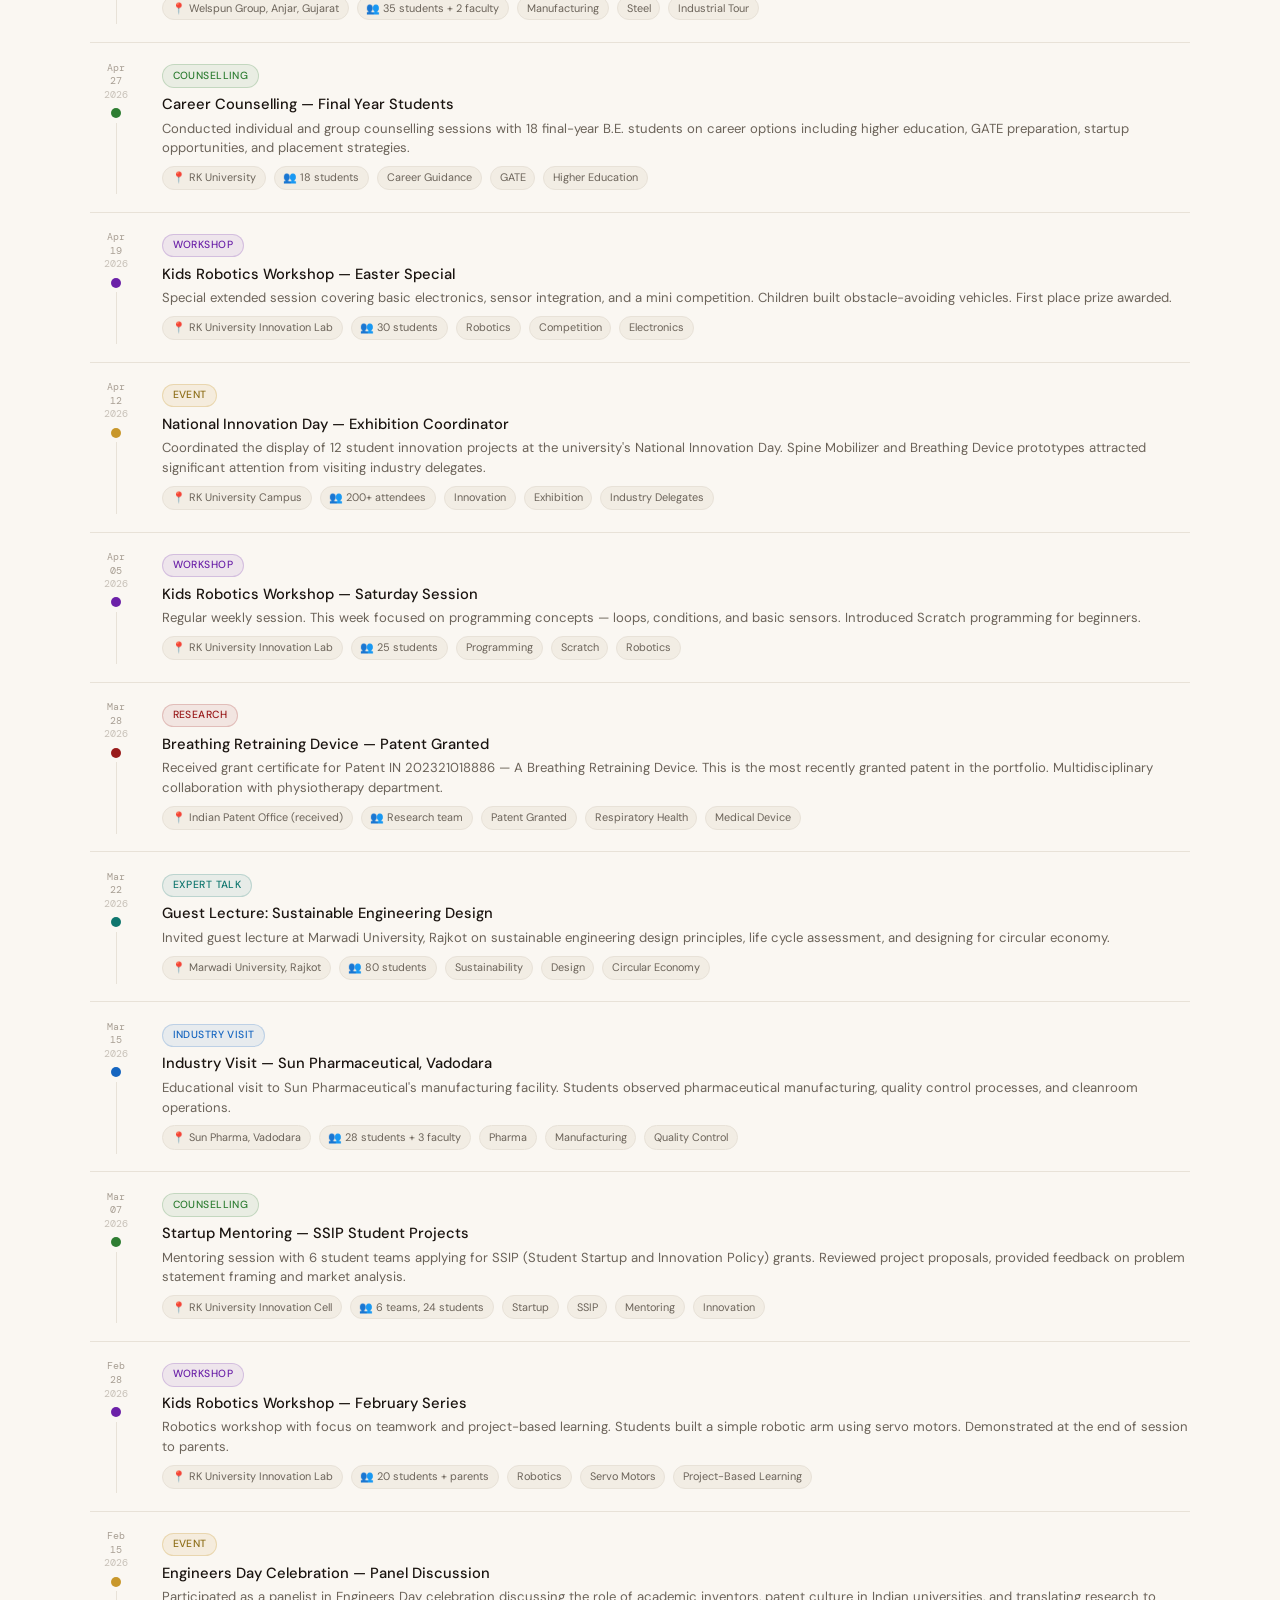
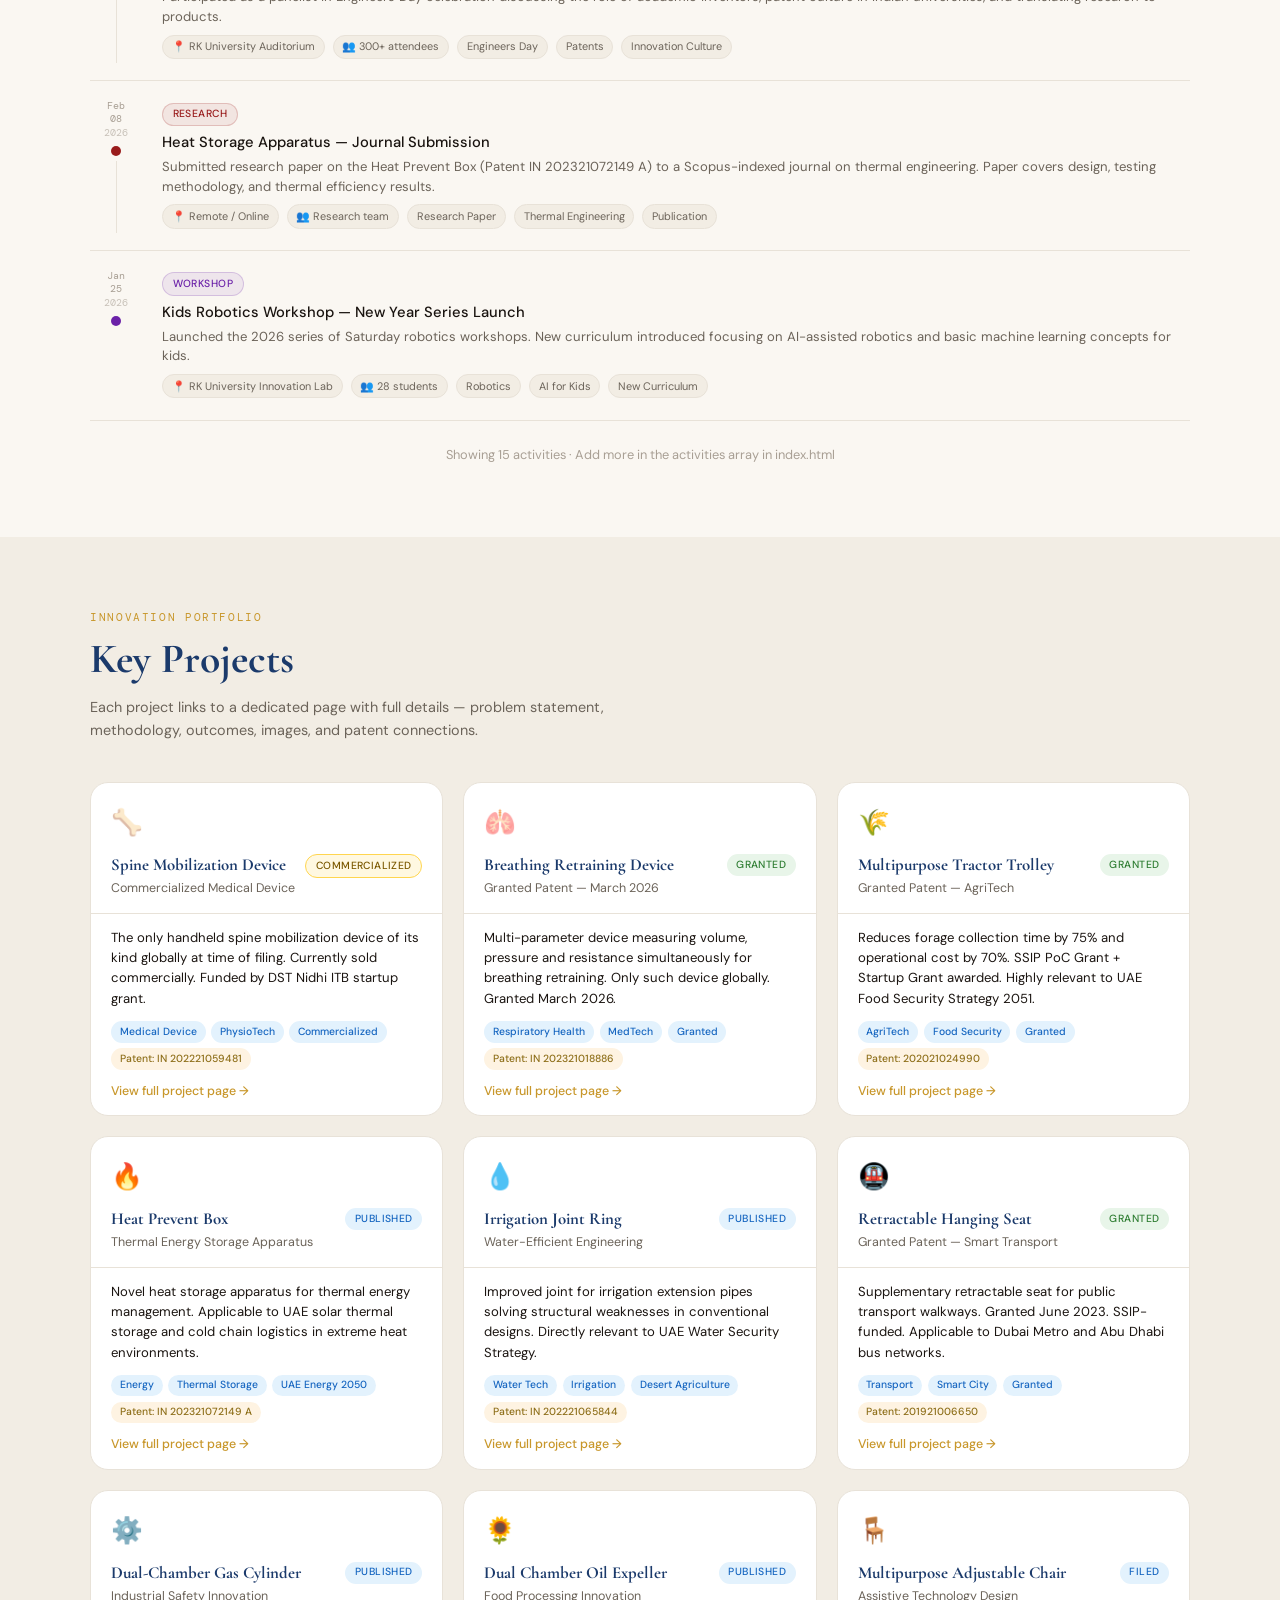
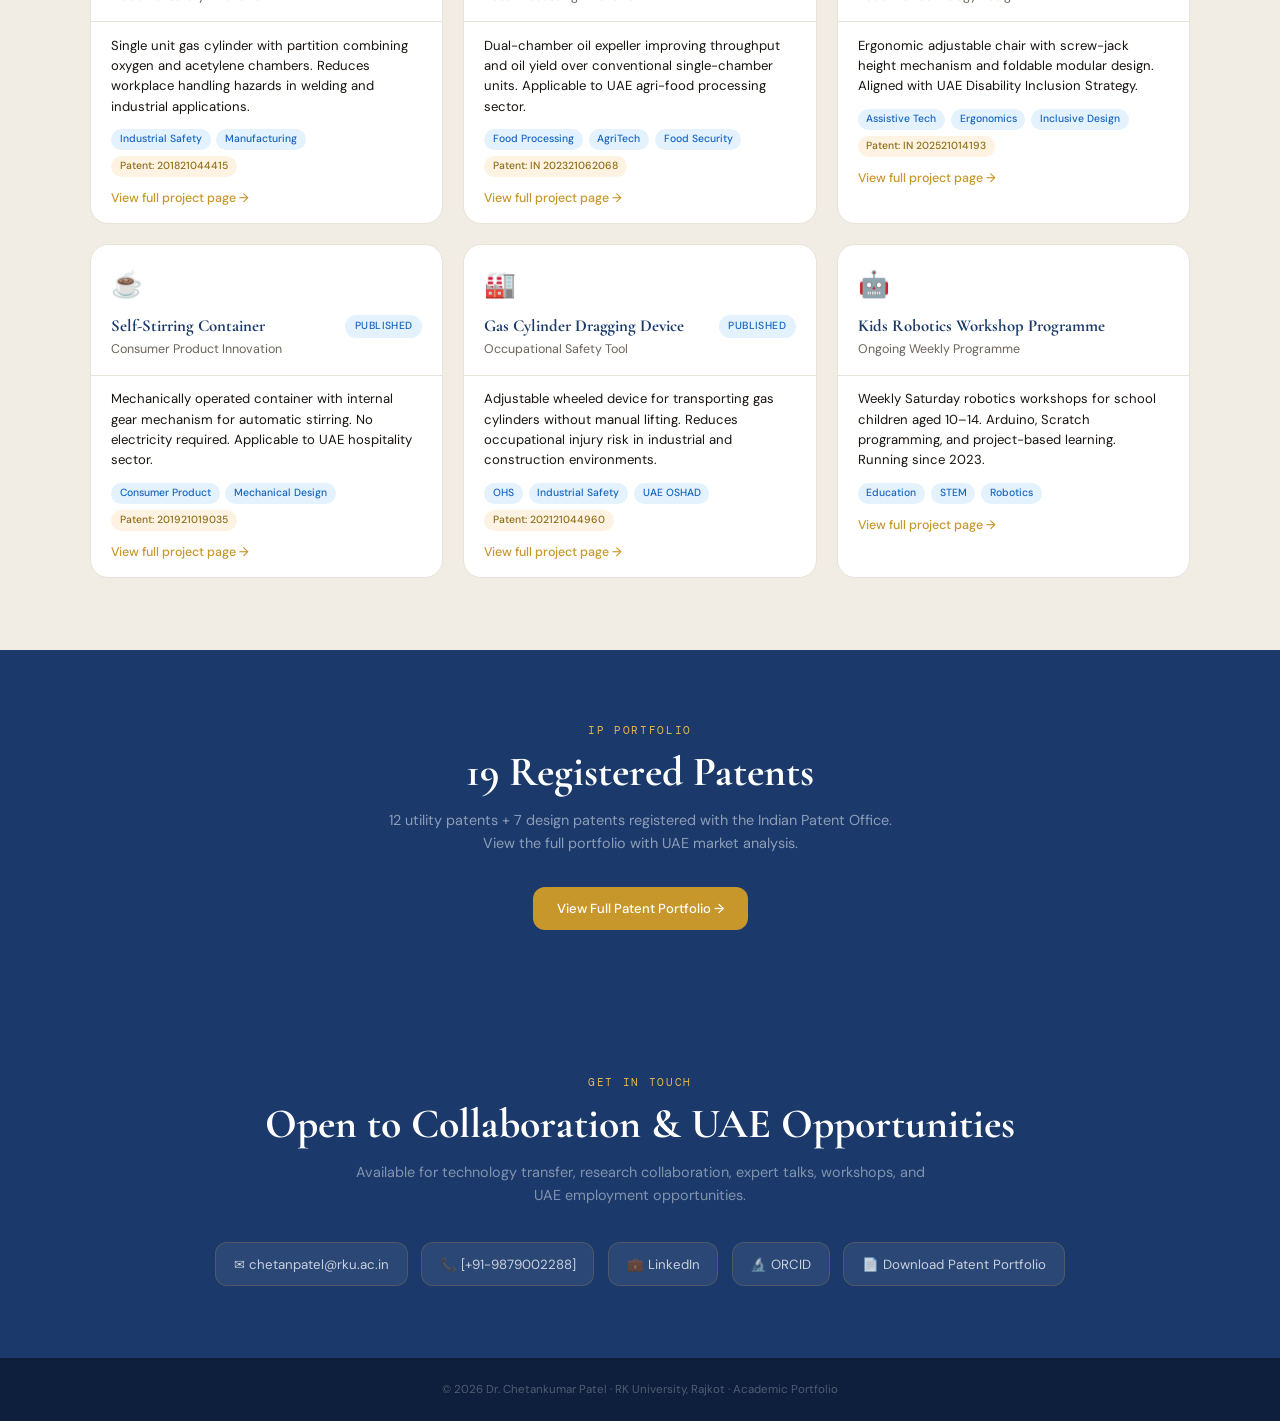
==== commit 8a4b1c02: "Initial website upload" ====
--- a/index.html
+++ b/index.html
@@ -3,345 +3,364 @@
 <head>
 <meta charset="UTF-8">
 <meta name="viewport" content="width=device-width, initial-scale=1.0">
-<title>Dr. Chetankumar Patel — Patent & Innovation Portfolio</title>
+<title>Dr. Chetankumar Patel — Academic Portfolio</title>
 <link rel="preconnect" href="https://fonts.googleapis.com">
 <link rel="preconnect" href="https://fonts.gstatic.com" crossorigin>
 <link href="https://fonts.googleapis.com/css2?family=Cormorant+Garamond:ital,wght@0,400;0,600;0,700;1,400&family=DM+Sans:wght@300;400;500&family=DM+Mono:wght@400;500&display=swap" rel="stylesheet">
 <style>
-:root{--navy:#1B3A6B;--gold:#C8972B;--gold2:#E8B84B;--cream:#FAF7F2;--warm:#F2EDE4;--smoke:#E8E2D8;--ink:#1A1410;--muted:#6B6359;--light:#A89F94;--white:#FFFFFF;--green:#2E7D32;--blue:#1565C0;--amber:#8D6E18;--r:.75rem}
+:root{
+  --navy:#1B3A6B;--gold:#C8972B;--gold2:#E8B84B;
+  --cream:#FAF7F2;--warm:#F2EDE4;--smoke:#E8E2D8;
+  --ink:#1A1410;--muted:#6B6359;--light:#A89F94;--white:#FFFFFF;
+  --green:#2E7D32;--blue:#1565C0;--amber:#8D6E18;--red:#991B1B;
+  --purple:#6B21A8;--teal:#0F766E;
+  --r:.75rem;
+}
 *,*::before,*::after{box-sizing:border-box;margin:0;padding:0}
 html{scroll-behavior:smooth}
 body{font-family:'DM Sans',sans-serif;background:var(--cream);color:var(--ink);line-height:1.6;overflow-x:hidden}
-nav{position:fixed;top:0;left:0;right:0;z-index:100;display:flex;align-items:center;justify-content:space-between;padding:1rem 3rem;background:rgba(250,247,242,0.9);backdrop-filter:blur(12px);border-bottom:1px solid var(--smoke)}
-.nav-logo{font-family:'Cormorant Garamond',serif;font-size:1.1rem;font-weight:600;color:var(--navy);letter-spacing:.02em}
-.nav-links{display:flex;gap:2rem;list-style:none}
-.nav-links a{font-size:.78rem;font-weight:500;color:var(--muted);text-decoration:none;letter-spacing:.06em;text-transform:uppercase;transition:color .2s}
+
+/* NAV */
+nav{position:fixed;top:0;left:0;right:0;z-index:100;display:flex;align-items:center;justify-content:space-between;padding:.85rem 3rem;background:rgba(250,247,242,.92);backdrop-filter:blur(12px);border-bottom:1px solid var(--smoke)}
+.nav-logo{font-family:'Cormorant Garamond',serif;font-size:1rem;font-weight:600;color:var(--navy)}
+.nav-links{display:flex;gap:1.75rem;list-style:none}
+.nav-links a{font-size:.75rem;font-weight:500;color:var(--muted);text-decoration:none;letter-spacing:.06em;text-transform:uppercase;transition:color .2s}
 .nav-links a:hover{color:var(--navy)}
-.hero{position:relative;min-height:100vh;display:flex;align-items:center;padding:8rem 3rem 5rem;background:linear-gradient(135deg,var(--navy) 0%,#0F2244 60%,#1a3a70 100%);overflow:hidden}
-.hero::before{content:'';position:absolute;top:-20%;right:-10%;width:60vw;height:60vw;border:1px solid rgba(200,151,43,.12);border-radius:50%}
-.hero::after{content:'';position:absolute;bottom:-30%;left:-5%;width:40vw;height:40vw;border:1px solid rgba(200,151,43,.07);border-radius:50%}
-.hero-inner{position:relative;z-index:2;max-width:900px}
-.eyebrow{font-family:'DM Mono',monospace;font-size:.72rem;color:var(--gold2);letter-spacing:.15em;text-transform:uppercase;margin-bottom:1.5rem;opacity:0;animation:fadeUp .6s .1s forwards}
-.hero h1{font-family:'Cormorant Garamond',serif;font-size:clamp(2.8rem,6vw,5rem);font-weight:700;line-height:1.05;color:var(--white);margin-bottom:.4rem;opacity:0;animation:fadeUp .7s .2s forwards}
+
+/* HERO */
+.hero{position:relative;min-height:92vh;display:flex;align-items:center;padding:8rem 3rem 4rem;background:linear-gradient(135deg,var(--navy) 0%,#0F2244 65%,#162f5e 100%);overflow:hidden}
+.hero::before{content:'';position:absolute;top:-20%;right:-10%;width:55vw;height:55vw;border:1px solid rgba(200,151,43,.1);border-radius:50%}
+.hero-inner{position:relative;z-index:2;max-width:860px}
+.eyebrow{font-family:'DM Mono',monospace;font-size:.72rem;color:var(--gold2);letter-spacing:.15em;text-transform:uppercase;margin-bottom:1.4rem;opacity:0;animation:fadeUp .6s .1s forwards}
+.hero h1{font-family:'Cormorant Garamond',serif;font-size:clamp(3rem,6vw,5rem);font-weight:700;line-height:1.05;color:var(--white);margin-bottom:.4rem;opacity:0;animation:fadeUp .7s .2s forwards}
 .hero h1 span{color:var(--gold2)}
-.hero-sub{font-size:.95rem;font-weight:300;color:rgba(255,255,255,.55);margin-bottom:2.5rem;opacity:0;animation:fadeUp .7s .3s forwards}
-.stats{display:flex;flex-wrap:wrap;gap:.85rem;margin-bottom:3rem;opacity:0;animation:fadeUp .7s .4s forwards}
-.stat{background:rgba(255,255,255,.07);border:1px solid rgba(200,151,43,.22);border-radius:var(--r);padding:.9rem 1.3rem;text-align:center}
+.hero-sub{font-size:.92rem;font-weight:300;color:rgba(255,255,255,.55);margin-bottom:2.5rem;opacity:0;animation:fadeUp .7s .3s forwards}
+.hero-stats{display:flex;flex-wrap:wrap;gap:.75rem;margin-bottom:2.8rem;opacity:0;animation:fadeUp .7s .4s forwards}
+.stat{background:rgba(255,255,255,.07);border:1px solid rgba(200,151,43,.22);border-radius:var(--r);padding:.85rem 1.25rem;text-align:center;min-width:90px}
 .stat-n{font-family:'Cormorant Garamond',serif;font-size:2rem;font-weight:700;color:var(--gold2);line-height:1}
-.stat-l{font-size:.65rem;color:rgba(255,255,255,.45);margin-top:.2rem;letter-spacing:.08em;text-transform:uppercase}
-.cta{display:flex;gap:1rem;flex-wrap:wrap;opacity:0;animation:fadeUp .7s .5s forwards}
-.btn{display:inline-flex;align-items:center;gap:.4rem;padding:.7rem 1.6rem;border-radius:var(--r);font-size:.83rem;font-weight:500;text-decoration:none;cursor:pointer;border:none;transition:all .2s}
+.stat-l{font-size:.62rem;color:rgba(255,255,255,.45);margin-top:.2rem;letter-spacing:.08em;text-transform:uppercase}
+.hero-cta{display:flex;gap:1rem;flex-wrap:wrap;opacity:0;animation:fadeUp .7s .5s forwards}
+.btn{display:inline-flex;align-items:center;gap:.4rem;padding:.7rem 1.5rem;border-radius:var(--r);font-size:.82rem;font-weight:500;text-decoration:none;cursor:pointer;border:none;transition:all .2s}
 .btn-gold{background:var(--gold);color:var(--white)}
 .btn-gold:hover{background:var(--gold2);transform:translateY(-2px);box-shadow:0 8px 24px rgba(200,151,43,.35)}
 .btn-ghost{background:transparent;color:rgba(255,255,255,.75);border:1px solid rgba(255,255,255,.22)}
 .btn-ghost:hover{border-color:var(--gold2);color:var(--gold2);transform:translateY(-2px)}
-section{position:relative;z-index:1;padding:5rem 3rem}
+
+/* SECTIONS */
+section{position:relative;z-index:1;padding:4.5rem 3rem}
 .wrap{max-width:1100px;margin:0 auto}
 .stag{font-family:'DM Mono',monospace;font-size:.68rem;color:var(--gold);letter-spacing:.15em;text-transform:uppercase;margin-bottom:.6rem}
-.sh{font-family:'Cormorant Garamond',serif;font-size:clamp(1.9rem,3.5vw,2.8rem);font-weight:700;color:var(--navy);margin-bottom:.8rem;line-height:1.15}
+.sh{font-family:'Cormorant Garamond',serif;font-size:clamp(1.8rem,3.5vw,2.6rem);font-weight:700;color:var(--navy);margin-bottom:.75rem;line-height:1.15}
 .ss{font-size:.9rem;color:var(--muted);max-width:580px;margin-bottom:2.5rem}
-#uae{background:var(--navy)}
-#uae .sh{color:var(--white)}
-#uae .stag{color:var(--gold2)}
-#uae .ss{color:rgba(255,255,255,.45)}
-.pgrid{display:grid;grid-template-columns:repeat(auto-fit,minmax(250px,1fr));gap:1px;background:rgba(255,255,255,.08);border-radius:var(--r);overflow:hidden}
-.pc{background:rgba(255,255,255,.04);padding:1.4rem;transition:background .2s}
-.pc:hover{background:rgba(255,255,255,.09)}
-.pb{display:inline-flex;align-items:center;gap:.35rem;font-size:.67rem;font-weight:500;letter-spacing:.05em;text-transform:uppercase;padding:.2rem .65rem;border-radius:20px;margin-bottom:.85rem}
-.ph{background:rgba(46,125,50,.22);color:#81c784}
-.pm{background:rgba(141,110,24,.22);color:#ffd54f}
-.pn{font-size:.92rem;font-weight:500;color:var(--white);margin-bottom:.3rem}
-.pp{font-size:.75rem;color:rgba(255,255,255,.35)}
-.filter-bar{display:flex;flex-wrap:wrap;gap:.45rem;margin-bottom:2.2rem}
-.fb{font-size:.76rem;font-weight:500;padding:.38rem .95rem;border-radius:20px;border:1px solid var(--smoke);background:var(--white);color:var(--muted);cursor:pointer;transition:all .15s}
-.fb:hover{border-color:var(--navy);color:var(--navy)}
-.fb.active{background:var(--navy);color:var(--white);border-color:var(--navy)}
-.cards{display:grid;grid-template-columns:repeat(auto-fill,minmax(310px,1fr));gap:1.1rem}
-.card{background:var(--white);border:1px solid var(--smoke);border-radius:calc(var(--r)*1.5);overflow:hidden;transition:transform .2s,box-shadow .2s;cursor:pointer}
-.card:hover{transform:translateY(-3px);box-shadow:0 12px 36px rgba(27,58,107,.11)}
-.card.hidden{display:none}
-.ch{background:var(--navy);padding:.9rem 1.1rem;display:flex;align-items:flex-start;justify-content:space-between;gap:.5rem}
-.cnum{font-family:'DM Mono',monospace;font-size:.67rem;color:var(--gold2);background:rgba(200,151,43,.15);padding:.18rem .55rem;border-radius:4px;flex-shrink:0;margin-top:2px}
-.ct{font-family:'Cormorant Garamond',serif;font-size:.97rem;font-weight:600;color:var(--white);line-height:1.35}
-.cbadges{display:flex;flex-wrap:wrap;gap:.35rem;padding:.65rem 1rem;border-bottom:1px solid var(--smoke)}
-.sb{font-size:.65rem;font-weight:500;padding:.18rem .6rem;border-radius:20px;letter-spacing:.04em;text-transform:uppercase}
-.sg{background:#e8f5e9;color:var(--green)}
-.sp{background:#e3f2fd;color:var(--blue)}
-.sf{background:#fef3e2;color:var(--amber)}
-.ub{font-size:.65rem;font-weight:500;padding:.18rem .6rem;border-radius:20px}
-.uh{background:#fff8e1;color:#7B5800;border:1px solid #ffd54f}
-.um{background:#f3f0ff;color:#5B21B6;border:1px solid #c4b5fd}
-.us{background:var(--warm);color:var(--muted);border:1px solid var(--smoke)}
-.cb{padding:.9rem 1rem}
-.cf{margin-bottom:.6rem}
-.fl{font-size:.65rem;font-weight:500;color:var(--light);text-transform:uppercase;letter-spacing:.08em;margin-bottom:.12rem}
-.fv{font-size:.81rem;color:var(--ink);line-height:1.5}
-.detail{max-height:0;overflow:hidden;transition:max-height .35s ease;border-top:1px solid transparent}
-.detail.open{max-height:500px;border-top-color:var(--smoke)}
-.tog{display:flex;align-items:center;justify-content:center;gap:.35rem;width:100%;padding:.65rem;background:var(--warm);border:none;border-top:1px solid var(--smoke);font-size:.76rem;color:var(--navy);font-weight:500;cursor:pointer;transition:background .15s}
-.tog:hover{background:var(--smoke)}
-.ti{transition:transform .3s}
-.tog.open .ti{transform:rotate(180deg)}
-#grants{background:var(--warm)}
-.gtable{width:100%;border-collapse:collapse;font-size:.83rem}
-.gtable th{background:var(--navy);color:var(--white);padding:.7rem .9rem;text-align:left;font-size:.7rem;font-weight:500;letter-spacing:.06em;text-transform:uppercase}
-.gtable td{padding:.7rem .9rem;border-bottom:1px solid var(--smoke);color:var(--ink);vertical-align:top}
-.gtable tr:nth-child(even) td{background:var(--white)}
-.gtable tr:last-child td{border-bottom:none}
-.ac{display:inline-block;background:#fff8e1;color:#7B5800;border:1px solid #ffd54f;border-radius:20px;padding:.12rem .6rem;font-size:.7rem;font-weight:500}
-.cgrid{display:grid;grid-template-columns:repeat(auto-fit,minmax(290px,1fr));gap:1.4rem}
-.ccard{background:var(--white);border:1px solid var(--smoke);border-radius:calc(var(--r)*1.5);padding:1.6rem;position:relative;overflow:hidden}
-.ccard::before{content:'';position:absolute;top:0;left:0;right:0;height:3px;background:var(--gold)}
-.ci{font-size:1.9rem;margin-bottom:.9rem}
-.ctitle{font-family:'Cormorant Garamond',serif;font-size:1.15rem;font-weight:700;color:var(--navy);margin-bottom:.2rem}
-.csub{font-size:.75rem;color:var(--muted);margin-bottom:.9rem}
-.cpts{list-style:none}
-.cpts li{font-size:.81rem;color:var(--ink);padding:.3rem 0;border-bottom:1px solid var(--warm);display:flex;gap:.4rem;align-items:flex-start}
-.cpts li::before{content:'→';color:var(--gold);flex-shrink:0;margin-top:1px}
-.cpts li:last-child{border-bottom:none}
+
+/* CATEGORY PILLS */
+.cat-row{display:flex;flex-wrap:wrap;gap:.5rem;margin-bottom:2rem}
+.cat-pill{display:inline-flex;align-items:center;gap:.4rem;font-size:.76rem;font-weight:500;padding:.4rem .9rem;border-radius:20px;cursor:pointer;transition:all .15s;border:1px solid var(--smoke);background:var(--white);color:var(--muted)}
+.cat-pill:hover{border-color:var(--navy);color:var(--navy)}
+.cat-pill.active{color:var(--white);border-color:transparent}
+.cat-pill .dot{width:7px;height:7px;border-radius:50%;background:currentColor;opacity:.7}
+
+/* Category colours */
+.cat-workshop{--cc:#6B21A8}.cat-talk{--cc:#0F766E}.cat-industry{--cc:#1565C0}.cat-counselling{--cc:#2E7D32}.cat-event{--cc:#C8972B}.cat-research{--cc:#991B1B}.cat-other{--cc:#6B6359}
+.cat-pill.active{background:var(--cc)}
+
+/* ACTIVITY FEED */
+.feed{display:flex;flex-direction:column;gap:0}
+.feed-item{display:flex;gap:1.25rem;padding:1.1rem 0;border-bottom:1px solid var(--smoke);position:relative;transition:opacity .2s}
+.feed-item.hidden{display:none}
+.feed-left{display:flex;flex-direction:column;align-items:center;gap:.3rem;min-width:52px}
+.feed-date{font-family:'DM Mono',monospace;font-size:.65rem;color:var(--light);text-align:center;line-height:1.3}
+.feed-dot{width:10px;height:10px;border-radius:50%;flex-shrink:0;margin-top:2px}
+.feed-line{flex:1;width:1px;background:var(--smoke)}
+.feed-body{flex:1;padding-bottom:.25rem}
+.feed-tag{display:inline-flex;align-items:center;gap:.3rem;font-size:.65rem;font-weight:500;padding:.15rem .6rem;border-radius:20px;margin-bottom:.4rem;text-transform:uppercase;letter-spacing:.04em}
+.feed-title{font-size:.92rem;font-weight:500;color:var(--ink);margin-bottom:.25rem;line-height:1.4}
+.feed-desc{font-size:.82rem;color:var(--muted);line-height:1.5}
+.feed-meta{display:flex;flex-wrap:wrap;gap:.5rem;margin-top:.5rem}
+.feed-chip{font-size:.68rem;padding:.15rem .55rem;border-radius:20px;background:var(--warm);color:var(--muted);border:1px solid var(--smoke)}
+
+/* Category colour assignments */
+.c-workshop{background:rgba(107,33,168,.08);color:#6B21A8;border:1px solid rgba(107,33,168,.2)}
+.c-talk{background:rgba(15,118,110,.08);color:#0F766E;border:1px solid rgba(15,118,110,.2)}
+.c-industry{background:rgba(21,101,192,.08);color:#1565C0;border:1px solid rgba(21,101,192,.2)}
+.c-counselling{background:rgba(46,125,50,.08);color:#2E7D32;border:1px solid rgba(46,125,50,.2)}
+.c-event{background:rgba(200,151,43,.1);color:#8D6E18;border:1px solid rgba(200,151,43,.25)}
+.c-research{background:rgba(153,27,27,.08);color:#991B1B;border:1px solid rgba(153,27,27,.2)}
+.c-other{background:var(--warm);color:var(--muted);border:1px solid var(--smoke)}
+.dot-workshop{background:#6B21A8}
+.dot-talk{background:#0F766E}
+.dot-industry{background:#1565C0}
+.dot-counselling{background:#2E7D32}
+.dot-event{background:#C8972B}
+.dot-research{background:#991B1B}
+.dot-other{background:#A89F94}
+
+/* PROJECTS */
+#projects{background:var(--warm)}
+.proj-grid{display:grid;grid-template-columns:repeat(auto-fill,minmax(300px,1fr));gap:1.25rem}
+.proj-card{background:var(--white);border:1px solid var(--smoke);border-radius:calc(var(--r)*1.5);overflow:hidden;transition:transform .2s,box-shadow .2s;text-decoration:none;display:block}
+.proj-card:hover{transform:translateY(-3px);box-shadow:0 12px 36px rgba(27,58,107,.1)}
+.proj-card-top{padding:1.25rem 1.25rem .9rem;border-bottom:1px solid var(--smoke)}
+.proj-icon{font-size:1.6rem;margin-bottom:.6rem}
+.proj-title{font-family:'Cormorant Garamond',serif;font-size:1.05rem;font-weight:700;color:var(--navy);margin-bottom:.2rem;line-height:1.3}
+.proj-sub{font-size:.78rem;color:var(--muted)}
+.proj-card-body{padding:.85rem 1.25rem}
+.proj-desc{font-size:.82rem;color:var(--ink);line-height:1.55;margin-bottom:.75rem}
+.proj-tags{display:flex;flex-wrap:wrap;gap:.35rem}
+.proj-tag{font-size:.65rem;font-weight:500;padding:.15rem .55rem;border-radius:20px;background:#e3f2fd;color:var(--blue)}
+.proj-status{font-size:.65rem;font-weight:500;padding:.18rem .6rem;border-radius:20px;letter-spacing:.04em;text-transform:uppercase}
+.ps-granted{background:#e8f5e9;color:var(--green)}
+.ps-published{background:#e3f2fd;color:var(--blue)}
+.ps-commercialized{background:#fff8e1;color:#7B5800;border:1px solid #ffd54f}
+.proj-arrow{font-size:.78rem;color:var(--gold);font-weight:500;margin-top:.75rem;display:flex;align-items:center;gap:.3rem}
+
+/* CONTACT */
 #contact{background:var(--navy);text-align:center}
 #contact .sh{color:var(--white)}
 #contact .stag{color:var(--gold2)}
 #contact .ss{color:rgba(255,255,255,.45);margin:0 auto 2.2rem}
 .chips{display:flex;flex-wrap:wrap;gap:.85rem;justify-content:center}
-.chip{display:inline-flex;align-items:center;gap:.55rem;background:rgba(255,255,255,.07);border:1px solid rgba(200,151,43,.22);border-radius:var(--r);padding:.7rem 1.2rem;color:rgba(255,255,255,.75);font-size:.85rem;text-decoration:none;transition:all .2s}
+.chip{display:inline-flex;align-items:center;gap:.5rem;background:rgba(255,255,255,.07);border:1px solid rgba(200,151,43,.22);border-radius:var(--r);padding:.65rem 1.1rem;color:rgba(255,255,255,.75);font-size:.83rem;text-decoration:none;transition:all .2s}
 .chip:hover{background:rgba(200,151,43,.15);border-color:var(--gold2);color:var(--white);transform:translateY(-2px)}
-footer{background:#0D1F3C;padding:1.4rem 3rem;text-align:center;font-size:.72rem;color:rgba(255,255,255,.28);position:relative;z-index:1}
+
+footer{background:#0D1F3C;padding:1.4rem 3rem;text-align:center;font-size:.72rem;color:rgba(255,255,255,.28)}
+
+/* ANIMATIONS */
 @keyframes fadeUp{from{opacity:0;transform:translateY(18px)}to{opacity:1;transform:translateY(0)}}
 .reveal{opacity:0;transform:translateY(22px);transition:opacity .6s ease,transform .6s ease}
 .reveal.visible{opacity:1;transform:translateY(0)}
-@media(max-width:768px){nav{padding:.7rem 1.2rem}.nav-links{display:none}section{padding:3.5rem 1.2rem}.hero{padding:5.5rem 1.2rem 3rem}.stat-n{font-size:1.5rem}.gtable{font-size:.73rem}.gtable th,.gtable td{padding:.55rem .55rem}}
+
+/* RESPONSIVE */
+@media(max-width:768px){
+  nav{padding:.7rem 1.2rem}
+  .nav-links{display:none}
+  section{padding:3rem 1.2rem}
+  .hero{padding:5.5rem 1.2rem 3rem}
+  .stat-n{font-size:1.5rem}
+}
 </style>
 </head>
 <body>
 
 <nav>
-  <div class="nav-logo">Dr. Chetankumar Patel · Inventor</div>
+  <div class="nav-logo">Dr. Chetankumar Patel</div>
   <ul class="nav-links">
-    <li><a href="#uae">UAE Alignment</a></li>
+    <li><a href="#activities">Activities</a></li>
+    <li><a href="#projects">Projects</a></li>
     <li><a href="#patents">Patents</a></li>
-    <li><a href="#grants">Grants</a></li>
-    <li><a href="#commercialization">Commercialization</a></li>
     <li><a href="#contact">Contact</a></li>
   </ul>
 </nav>
 
+<!-- HERO -->
 <section class="hero" id="home">
   <div class="hero-inner">
-    <p class="eyebrow">Patent &amp; Innovation Portfolio · May 2026</p>
-    <h1>Dr. Chetankumar Patel<br><span>PhD · Inventor · Academic Innovator</span></h1>
-    <p class="hero-sub">Associate Professor &amp; Head · RK University, School of Engineering · Rajkot, India</p>
-    <div class="stats">
-      <div class="stat"><div class="stat-n">12</div><div class="stat-l">Utility Patents</div></div>
-      <div class="stat"><div class="stat-n">7</div><div class="stat-l">Design Patents</div></div>
+    <p class="eyebrow">Academic · Inventor · Mentor · May 2026</p>
+    <h1>Dr. Chetankumar Patel<br><span>PhD · Associate Professor &amp; Head</span></h1>
+    <p class="hero-sub">School of Engineering · RK University, Rajkot, India</p>
+    <div class="hero-stats">
+      <div class="stat"><div class="stat-n">19</div><div class="stat-l">Patents</div></div>
       <div class="stat"><div class="stat-n">3</div><div class="stat-l">Granted</div></div>
-      <div class="stat"><div class="stat-n">1</div><div class="stat-l">Commercialized</div></div>
-      <div class="stat"><div class="stat-n">5</div><div class="stat-l">High UAE Relevance</div></div>
       <div class="stat"><div class="stat-n">6+</div><div class="stat-l">Govt Grants</div></div>
+      <div class="stat"><div class="stat-n">200+</div><div class="stat-l">Activities</div></div>
+      <div class="stat"><div class="stat-n">15+</div><div class="stat-l">Projects</div></div>
     </div>
-    <div class="cta">
-      <a href="#patents" class="btn btn-gold">Explore Patents ↓</a>
-      <a href="Patent_Portfolio_UAE_with_Images.docx" class="btn btn-ghost" download>Download Portfolio (DOCX)</a>
+    <div class="hero-cta">
+      <a href="#activities" class="btn btn-gold">View Activity Log ↓</a>
+      <a href="patent-portfolio.html" class="btn btn-ghost">Patent Portfolio →</a>
     </div>
   </div>
 </section>
 
-<section id="uae">
+<!-- ACTIVITY LOG -->
+<section id="activities" style="background:var(--cream)">
   <div class="wrap">
-    <p class="stag reveal">Strategic Alignment</p>
-    <h2 class="sh reveal">UAE National Priority Mapping</h2>
-    <p class="ss reveal">Five patents are highly aligned with UAE Vision 2031, Health Strategy 2030, Energy Strategy 2050, Food Security Strategy 2051, and Water Security Strategy.</p>
-    <div class="pgrid reveal">
-      <div class="pc"><div class="pb ph">★ High</div><div class="pn">UAE Health Strategy 2030</div><div class="pp">Patents #7 (Spine Mobilizer) · #9 (Breathing Device)</div></div>
-      <div class="pc"><div class="pb ph">★ High</div><div class="pn">UAE Energy Strategy 2050 / Net Zero</div><div class="pp">Patent #11 (Heat Storage Apparatus)</div></div>
-      <div class="pc"><div class="pb ph">★ High</div><div class="pn">Food Security Strategy 2051</div><div class="pp">Patents #4 (Tractor Trolley) · #10 (Oil Expeller)</div></div>
-      <div class="pc"><div class="pb ph">★ High</div><div class="pn">UAE Water Security Strategy</div><div class="pp">Patent #8 (Irrigation Joint Ring)</div></div>
-      <div class="pc"><div class="pb pm">◆ Medium</div><div class="pn">National Urban Mobility Plan 2030</div><div class="pp">Patents #1 · #6 (Retractable Hanging Seat)</div></div>
-      <div class="pc"><div class="pb pm">◆ Medium</div><div class="pn">Occupational Health &amp; Safety (OSHAD)</div><div class="pp">Patents #3 · #5 (Gas Cylinder innovations)</div></div>
-      <div class="pc"><div class="pb pm">◆ Medium</div><div class="pn">Disability Inclusion Strategy</div><div class="pp">Patent #12 (Multipurpose Adjustable Chair)</div></div>
+    <p class="stag reveal">Professional Activity Log</p>
+    <h2 class="sh reveal">What I Do Every Week</h2>
+    <p class="ss reveal">A running record of workshops, talks, industry visits, counselling sessions, events, and research activities — things that matter but often go unrecorded.</p>
+
+    <!-- Category Filter -->
+    <div class="cat-row reveal" id="catRow">
+      <button class="cat-pill active" data-cat="all" onclick="filterFeed('all',this)"><span class="dot"></span>All Activities</button>
+      <button class="cat-pill cat-workshop" data-cat="workshop" onclick="filterFeed('workshop',this)" style="--cc:#6B21A8"><span class="dot"></span>Workshops</button>
+      <button class="cat-pill cat-talk" data-cat="talk" onclick="filterFeed('talk',this)" style="--cc:#0F766E"><span class="dot"></span>Expert Talks</button>
+      <button class="cat-pill cat-industry" data-cat="industry" onclick="filterFeed('industry',this)" style="--cc:#1565C0"><span class="dot"></span>Industry Visits</button>
+      <button class="cat-pill cat-counselling" data-cat="counselling" onclick="filterFeed('counselling',this)" style="--cc:#2E7D32"><span class="dot"></span>Counselling</button>
+      <button class="cat-pill cat-event" data-cat="event" onclick="filterFeed('event',this)" style="--cc:#C8972B"><span class="dot"></span>Events</button>
+      <button class="cat-pill cat-research" data-cat="research" onclick="filterFeed('research',this)" style="--cc:#991B1B"><span class="dot"></span>Research</button>
     </div>
-  </div>
-</section>
-
-<section id="patents" style="background:var(--cream)">
+
+    <!-- Feed -->
+    <div class="feed reveal" id="activityFeed"></div>
+
+    <!-- Load more hint -->
+    <p style="font-size:.8rem;color:var(--light);margin-top:1.5rem;text-align:center" id="feedHint"></p>
+  </div>
+</section>
+
+<!-- PROJECTS -->
+<section id="projects">
   <div class="wrap">
-    <p class="stag reveal">Complete IP Portfolio</p>
-    <h2 class="sh reveal">19 Registered Patents</h2>
-    <p class="ss reveal">12 utility + 7 design patents registered with Indian Patent Office. Click any card to expand full UAE market analysis and innovation details.</p>
-    <div class="filter-bar reveal">
-      <button class="fb active" onclick="filterCards('all',this)">All (12)</button>
-      <button class="fb" onclick="filterCards('granted',this)">Granted (3)</button>
-      <button class="fb" onclick="filterCards('high',this)">High UAE Relevance (5)</button>
-      <button class="fb" onclick="filterCards('health',this)">Health Tech</button>
-      <button class="fb" onclick="filterCards('agri',this)">AgriTech</button>
-      <button class="fb" onclick="filterCards('energy',this)">Energy</button>
-      <button class="fb" onclick="filterCards('transport',this)">Transport</button>
-    </div>
-    <div class="cards" id="cardsGrid"></div>
-  </div>
-</section>
-
-<section id="grants">
+    <p class="stag reveal">Innovation Portfolio</p>
+    <h2 class="sh reveal">Key Projects</h2>
+    <p class="ss reveal">Each project links to a dedicated page with full details — problem statement, methodology, outcomes, images, and patent connections.</p>
+    <div class="proj-grid" id="projectGrid"></div>
+  </div>
+</section>
+
+<!-- PATENTS LINK -->
+<section id="patents" style="background:var(--navy);text-align:center">
   <div class="wrap">
-    <p class="stag reveal">Third-Party Validation</p>
-    <h2 class="sh reveal">Government Grants &amp; Recognition</h2>
-    <p class="ss reveal">Innovation independently funded by multiple Government of India bodies — official recognition of technical merit, commercial viability, and societal impact.</p>
-    <div class="reveal" style="overflow-x:auto">
-      <table class="gtable">
-        <thead><tr><th>Funding Body</th><th>Scheme / Purpose</th><th>Amount</th><th>Related Innovation</th></tr></thead>
-        <tbody>
-          <tr><td>Dept of Science &amp; Technology (DST), Govt of India</td><td>Nidhi ITB Startup Grant — Spine Mobilizer commercialization</td><td><span class="ac">INR 4,85,000</span></td><td>Spine Mobilization Device</td></tr>
-          <tr><td>SSIP Gujarat</td><td>Proof of Concept Grant — Tractor Trolley</td><td><span class="ac">INR 98,800</span></td><td>Multipurpose Tractor Trolley</td></tr>
-          <tr><td>SSIP Gujarat</td><td>IPR Grant — Multiple utility patents</td><td><span class="ac">INR 50,000/patent</span></td><td>Various utility patents</td></tr>
-          <tr><td>Gujcost</td><td>Research &amp; Innovation Grant</td><td><span class="ac">As sanctioned</span></td><td>Multiple projects</td></tr>
-          <tr><td>Industrial Commissionerate, Gujarat</td><td>Startup and Innovation support</td><td><span class="ac">As sanctioned</span></td><td>Spine Mobilizer startup</td></tr>
-          <tr><td>SSIP Gujarat</td><td>Student Innovation Fund — PoC projects</td><td><span class="ac">Multiple grants</span></td><td>Retractable Seat, Gas Cylinder, Stirrer</td></tr>
-        </tbody>
-      </table>
-    </div>
-  </div>
-</section>
-
-<section id="commercialization" style="background:var(--cream)">
-  <div class="wrap">
-    <p class="stag reveal">Market Readiness</p>
-    <h2 class="sh reveal">Commercialization &amp; Technology Transfer</h2>
-    <p class="ss reveal">Three key innovations are commercialized, granted, or transfer-ready with clear UAE market pathways.</p>
-    <div class="cgrid">
-      <div class="ccard reveal">
-        <div class="ci">🦴</div>
-        <div class="ctitle">Spine Mobilization Device</div>
-        <div class="csub">COMMERCIALIZED · In Market · Patent IN 202221059481</div>
-        <ul class="cpts">
-          <li>Only handheld spine mobilization device globally at time of filing</li>
-          <li>Currently sold commercially with branded retail packaging</li>
-          <li>Two registered designs (379188-001 &amp; 379193-001)</li>
-          <li>UAE targets: Aster, NMC Health, Burjeel, Mediclinic</li>
-          <li>900+ physiotherapy clinics in UAE — immediate addressable market</li>
-        </ul>
-      </div>
-      <div class="ccard reveal">
-        <div class="ci">🫁</div>
-        <div class="ctitle">Breathing Retraining Device</div>
-        <div class="csub">GRANTED MARCH 2026 · Transfer Ready · Patent IN 202321018886</div>
-        <ul class="cpts">
-          <li>Only multi-parameter device measuring volume, pressure &amp; resistance simultaneously</li>
-          <li>Most recently granted patent — March 2026</li>
-          <li>UAE need: post-COVID rehab, occupational lung disease, pediatric asthma</li>
-          <li>Pathway: licensing to UAE hospital networks or home-care companies</li>
-          <li>Targets: Mediclinic, Cleveland Clinic Abu Dhabi, SEHA</li>
-        </ul>
-      </div>
-      <div class="ccard reveal">
-        <div class="ci">🌾</div>
-        <div class="ctitle">Multipurpose Tractor Trolley</div>
-        <div class="csub">GRANTED OCT 2023 · AgriTech · Patent IN 202021024990</div>
-        <ul class="cpts">
-          <li>75% reduction in forage collection time — PoC validated</li>
-          <li>70% reduction in operational cost demonstrated</li>
-          <li>UAE targets: Al Ain cooperatives, camel farms, RAK livestock</li>
-          <li>Aligns with UAE Food Security Strategy 2051</li>
-          <li>SSIP PoC Grant (INR 98,800) + Startup Grant awarded</li>
-        </ul>
-      </div>
-    </div>
-  </div>
-</section>
-
+    <p class="stag" style="color:var(--gold2)">IP Portfolio</p>
+    <h2 class="sh" style="color:var(--white);margin:0 auto .75rem">19 Registered Patents</h2>
+    <p style="font-size:.9rem;color:rgba(255,255,255,.5);max-width:520px;margin:0 auto 2rem">12 utility patents + 7 design patents registered with the Indian Patent Office. View the full portfolio with UAE market analysis.</p>
+    <a href="patent-portfolio.html" class="btn btn-gold">View Full Patent Portfolio →</a>
+  </div>
+</section>
+
+<!-- CONTACT -->
 <section id="contact">
   <div class="wrap">
     <p class="stag">Get in Touch</p>
-    <h2 class="sh">Open to UAE Opportunities</h2>
-    <p class="ss">Available for technology transfer discussions, licensing, research collaboration, and UAE employment opportunities in engineering, innovation, or academia.</p>
+    <h2 class="sh">Open to Collaboration &amp; UAE Opportunities</h2>
+    <p class="ss">Available for technology transfer, research collaboration, expert talks, workshops, and UAE employment opportunities.</p>
     <div class="chips">
-      <a href="mailto:chetanpatel@rku.ac.in" class="chip"><span>✉</span>chetanpatel@rku.ac.in</a>
-      <a href="tel:+919XXXXXXXXX" class="chip"><span>📞</span>[+91-XXXXXXXXXX]</a>
-      <a href="https://linkedin.com/in/[your-profile]" class="chip" target="_blank"><span>💼</span>LinkedIn Profile</a>
-      <a href="https://orcid.org/[your-orcid]" class="chip" target="_blank"><span>🔬</span>ORCID Profile</a>
-      <a href="Patent_Portfolio_UAE_with_Images.docx" class="chip" download><span>📄</span>Download Full Portfolio (DOCX)</a>
+      <a href="mailto:chetanpatel@rku.ac.in" class="chip">✉ chetanpatel@rku.ac.in</a>
+      <a href="tel:+919879002288" class="chip">📞 [+91-9879002288]</a>
+      <a href="https://linkedin.com/in/chetanmpatel" class="chip" target="_blank">💼 LinkedIn</a>
+      <a href="https://orcid.org/0000-0001-8699-6141" class="chip" target="_blank">🔬 ORCID</a>
+      <a href="Patent_Portfolio_UAE_with_Images.docx" class="chip" download>📄 Download Patent Portfolio</a>
     </div>
   </div>
 </section>
 
-<footer>© 2026 Dr. Chetankumar Patel · Patent &amp; Innovation Portfolio · RK University, Rajkot · Prepared for UAE Ministry of Economy Golden Visa Application &amp; UAE Employment</footer>
+<footer>© 2026 Dr. Chetankumar Patel · RK University, Rajkot · Academic Portfolio</footer>
 
 <script>
-const patents=[
-  {n:1,title:'Supplementary Seat for Public Transport with Retractable Hanging Support',app:'201921006650',status:'granted',uae:'medium',domain:'transport',dates:'Published: March 2019 | Granted: June 2023',designs:'Design No. 326481-001 (Jan 2020)',strat:'UAE National Urban Mobility Plan 2030 — public transport capacity optimisation',market:'Dubai Metro and Abu Dhabi bus networks — deployable by RTA without structural modification',impact:'Granted. Novel retractable telescopic mechanism. SSIP-funded proof of concept.',funding:'SSIP PoC Grant + IPR Grant'},
-  {n:2,title:'Mechanically Operated Self-Stirring Container',app:'201921019035',status:'published',uae:'standard',domain:'consumer',dates:'Published: May 2019',designs:'Design No. 326482-001 (Aug 2020)',strat:'Consumer product innovation — UAE hospitality, food service and retail',market:'UAE hospitality and corporate gifting sector. Zero electricity required.',impact:'Mechanical internal gear mechanism. No electrical components.',funding:'SSIP PoC Grant'},
-  {n:3,title:'A Single Unit Gas Cylinder with Partition',app:'201821044415',status:'published',uae:'medium',domain:'industrial',dates:'Published: June 2019',designs:'Design No. 326480-001 (Sep 2020)',strat:'UAE Industrial Safety — construction, welding and manufacturing sectors',market:'UAE mega-construction projects and ADNOC industrial supply chains',impact:'Dual-chamber design replacing two separate cylinders. Reduces handling risk.',funding:'SSIP IPR Grant'},
-  {n:4,title:'Multipurpose Tractor Trolley with Chaff Cutter and Distribution Assembly',app:'202021024990',status:'granted',uae:'high',domain:'agri',dates:'Granted: October 2023',designs:'None',strat:'UAE Food Security Strategy 2051 — agricultural productivity and cost reduction',market:'UAE cooperatives, camel farms, livestock operations — Al Ain, Ras Al Khaimah',impact:'75% time saving, 70% cost reduction. SSIP PoC + Startup Grant awarded.',funding:'SSIP PoC (INR 98,800) + IPR Grant + Startup Grant'},
-  {n:5,title:'A Dragging Device for the Gas Cylinders',app:'202121044960',status:'published',uae:'medium',domain:'industrial',dates:'Published: October 2021',designs:'None',strat:'UAE Occupational Health & Safety (OSHAD) — industrial and construction sites',market:'Addresses manual handling injury risk in UAE large industrial workforce',impact:'Wheeled cradle eliminating manual lifting of heavy gas cylinders.',funding:'Self-funded'},
-  {n:6,title:'A Design and Development of Retractable Hanging Seat',app:'202121001209',status:'published',uae:'medium',domain:'transport',dates:'Published: July 2022',designs:'None',strat:'UAE Urban Mobility — metro, tram and bus rapid transit systems',market:'RTA Dubai and DoT Abu Dhabi metro and tram systems',impact:'Advanced variant. Retracted ~400mm, contracted ~1300mm. Dimensionally validated.',funding:'SSIP IPR Grant (INR 50,000)'},
-  {n:7,title:'A Spine Mobilization Device',app:'IN 202221059481',status:'published',uae:'high',domain:'health',dates:'Published: October 2022',designs:'Design Nos. 379188-001 + 379193-001 (Feb 2023)',strat:'UAE Health Strategy 2030 — musculoskeletal rehabilitation and medical tourism',market:'900+ physiotherapy clinics. Transfer targets: Aster, NMC, Burjeel, Mediclinic',impact:'COMMERCIALIZED. Only such device globally at filing. DST Nidhi ITB grant awarded.',funding:'DST Nidhi ITB (INR 4,85,000) + SSIP'},
-  {n:8,title:'A Joint Ring for Extension Pipe in Irrigation System',app:'IN 202221065844',status:'published',uae:'high',domain:'agri',dates:'Filed: November 2022',designs:'None',strat:'UAE Water Security Strategy — precision irrigation and desert agriculture',market:'UAE drip irrigation, vertical farms, desert agriculture — Al Dhafra and Liwa',impact:'Solves structural weaknesses in conventional irrigation joints. SSIP grant.',funding:'SSIP IPR Grant (INR 50,000)'},
-  {n:9,title:'A Breathing Retraining Device',app:'IN 202321018886',status:'granted',uae:'high',domain:'health',dates:'Published: April 2023 | Granted: March 2026',designs:'None',strat:'UAE Health Strategy 2030 — respiratory health, post-COVID and preventive care',market:'Hospital networks, home-care — Mediclinic, Cleveland Clinic Abu Dhabi, SEHA',impact:'MOST RECENT GRANT (Mar 2026). Only multi-parameter breathing retraining device.',funding:'Multidisciplinary institutional research'},
-  {n:10,title:'Dual Chamber Oil Expeller',app:'IN 202321062068',status:'published',uae:'medium',domain:'agri',dates:'Published: December 2023',designs:'None',strat:'UAE Food Security Strategy 2051 — food processing and agri-industrial innovation',market:'UAE agri-food SMEs and cooperative oil processing units',impact:'Dual-chamber design improving oil extraction efficiency over conventional units.',funding:'Institutional research'},
-  {n:11,title:'The Apparatus for Heat Storage: Heat Prevent Box',app:'IN 202321072149 A',status:'published',uae:'high',domain:'energy',dates:'Published: November 2023',designs:'None',strat:'UAE Energy Strategy 2050 & Net Zero — thermal energy storage and solar integration',market:'UAE solar thermal storage, cold chain logistics, building energy management — DEWA roadmap',impact:'Novel partitioned thermal chamber. 600×600×300mm. UAE extreme climate applicable.',funding:'Institutional research'},
-  {n:12,title:'A Multipurpose Adjustable Chair',app:'IN 202521014193',status:'published',uae:'medium',domain:'health',dates:'Filed: February 2025',designs:'None',strat:'UAE Disability Inclusion Strategy — assistive technology and accessible design',market:'UAE healthcare facilities, schools, elderly care homes, inclusive public spaces',impact:'Screw-jack height adjustment, foldable modular design. Filed Feb 2025.',funding:'Self-funded'},
+// ── ACTIVITY DATA ─────────────────────────────────────────────────
+// ADD NEW ACTIVITIES HERE — copy a block and fill in your details
+const activities = [
+  // FORMAT: { date, category, title, description, location, participants, tags }
+  // CATEGORIES: workshop | talk | industry | counselling | event | research | other
+
+  { date:'2026-05-10', cat:'workshop', title:'Kids Robotics Workshop — Saturday Session', desc:'Weekly Saturday hands-on workshop for school children ages 10–14. This session focused on building line-following robots using Arduino. 22 students participated, 8 robots completed successfully.', location:'RK University Innovation Lab', participants:'22 students', tags:['Arduino','Robotics','STEM'] },
+
+  { date:'2026-05-06', cat:'talk', title:'Expert Talk: Industry 4.0 and Smart Manufacturing', desc:'Delivered an invited talk to final-year Mechanical Engineering students on Industry 4.0 technologies, IoT in manufacturing, and career pathways in smart manufacturing sectors.', location:'RK University Seminar Hall', participants:'120 students', tags:['Industry 4.0','Smart Manufacturing','IoT'] },
+
+  { date:'2026-05-03', cat:'industry', title:'Industry Visit — Welspun Group, Anjar', desc:'Organized and led a group of 35 students to Welspun Group\'s manufacturing facility in Anjar, Gujarat. Students observed large-scale pipe and steel manufacturing processes.', location:'Welspun Group, Anjar, Gujarat', participants:'35 students + 2 faculty', tags:['Manufacturing','Steel','Industrial Tour'] },
+
+  { date:'2026-04-27', cat:'counselling', title:'Career Counselling — Final Year Students', desc:'Conducted individual and group counselling sessions with 18 final-year B.E. students on career options including higher education, GATE preparation, startup opportunities, and placement strategies.', location:'RK University', participants:'18 students', tags:['Career Guidance','GATE','Higher Education'] },
+
+  { date:'2026-04-19', cat:'workshop', title:'Kids Robotics Workshop — Easter Special', desc:'Special extended session covering basic electronics, sensor integration, and a mini competition. Children built obstacle-avoiding vehicles. First place prize awarded.', location:'RK University Innovation Lab', participants:'30 students', tags:['Robotics','Competition','Electronics'] },
+
+  { date:'2026-04-12', cat:'event', title:'National Innovation Day — Exhibition Coordinator', desc:'Coordinated the display of 12 student innovation projects at the university\'s National Innovation Day. Spine Mobilizer and Breathing Device prototypes attracted significant attention from visiting industry delegates.', location:'RK University Campus', participants:'200+ attendees', tags:['Innovation','Exhibition','Industry Delegates'] },
+
+  { date:'2026-04-05', cat:'workshop', title:'Kids Robotics Workshop — Saturday Session', desc:'Regular weekly session. This week focused on programming concepts — loops, conditions, and basic sensors. Introduced Scratch programming for beginners.', location:'RK University Innovation Lab', participants:'25 students', tags:['Programming','Scratch','Robotics'] },
+
+  { date:'2026-03-28', cat:'research', title:'Breathing Retraining Device — Patent Granted', desc:'Received grant certificate for Patent IN 202321018886 — A Breathing Retraining Device. This is the most recently granted patent in the portfolio. Multidisciplinary collaboration with physiotherapy department.', location:'Indian Patent Office (received)', participants:'Research team', tags:['Patent Granted','Respiratory Health','Medical Device'] },
+
+  { date:'2026-03-22', cat:'talk', title:'Guest Lecture: Sustainable Engineering Design', desc:'Invited guest lecture at Marwadi University, Rajkot on sustainable engineering design principles, life cycle assessment, and designing for circular economy.', location:'Marwadi University, Rajkot', participants:'80 students', tags:['Sustainability','Design','Circular Economy'] },
+
+  { date:'2026-03-15', cat:'industry', title:'Industry Visit — Sun Pharmaceutical, Vadodara', desc:'Educational visit to Sun Pharmaceutical\'s manufacturing facility. Students observed pharmaceutical manufacturing, quality control processes, and cleanroom operations.', location:'Sun Pharma, Vadodara', participants:'28 students + 3 faculty', tags:['Pharma','Manufacturing','Quality Control'] },
+
+  { date:'2026-03-07', cat:'counselling', title:'Startup Mentoring — SSIP Student Projects', desc:'Mentoring session with 6 student teams applying for SSIP (Student Startup and Innovation Policy) grants. Reviewed project proposals, provided feedback on problem statement framing and market analysis.', location:'RK University Innovation Cell', participants:'6 teams, 24 students', tags:['Startup','SSIP','Mentoring','Innovation'] },
+
+  { date:'2026-02-28', cat:'workshop', title:'Kids Robotics Workshop — February Series', desc:'Robotics workshop with focus on teamwork and project-based learning. Students built a simple robotic arm using servo motors. Demonstrated at the end of session to parents.', location:'RK University Innovation Lab', participants:'20 students + parents', tags:['Robotics','Servo Motors','Project-Based Learning'] },
+
+  { date:'2026-02-15', cat:'event', title:'Engineers Day Celebration — Panel Discussion', desc:'Participated as a panelist in Engineers Day celebration discussing the role of academic inventors, patent culture in Indian universities, and translating research to products.', location:'RK University Auditorium', participants:'300+ attendees', tags:['Engineers Day','Patents','Innovation Culture'] },
+
+  { date:'2026-02-08', cat:'research', title:'Heat Storage Apparatus — Journal Submission', desc:'Submitted research paper on the Heat Prevent Box (Patent IN 202321072149 A) to a Scopus-indexed journal on thermal engineering. Paper covers design, testing methodology, and thermal efficiency results.', location:'Remote / Online', participants:'Research team', tags:['Research Paper','Thermal Engineering','Publication'] },
+
+  { date:'2026-01-25', cat:'workshop', title:'Kids Robotics Workshop — New Year Series Launch', desc:'Launched the 2026 series of Saturday robotics workshops. New curriculum introduced focusing on AI-assisted robotics and basic machine learning concepts for kids.', location:'RK University Innovation Lab', participants:'28 students', tags:['Robotics','AI for Kids','New Curriculum'] },
 ];
 
-function sc(s){return s==='granted'?'sg':s==='published'?'sp':'sf'}
-function sl(s){return s==='granted'?'Granted':s==='published'?'Published':'Filed'}
-function uc(u){return u==='high'?'uh':u==='medium'?'um':'us'}
-function ul(u){return u==='high'?'★ High UAE Relevance':u==='medium'?'◆ Medium UAE Relevance':'◇ Standard'}
-
-function render(){
-  document.getElementById('cardsGrid').innerHTML=patents.map(p=>`
-    <article class="card" data-status="${p.status}" data-uae="${p.uae}" data-domain="${p.domain}">
-      <div class="ch" onclick="tog(this.closest('.card'))">
-        <span class="cnum">#${p.n}</span>
-        <div class="ct">${p.title}</div>
+// ── PROJECT DATA ──────────────────────────────────────────────────
+// ADD NEW PROJECTS HERE — each links to projects/project-name.html
+const projects = [
+  { id:'spine-mobilizer',      icon:'🦴', title:'Spine Mobilization Device',          sub:'Commercialized Medical Device',    status:'ps-commercialized', statusLabel:'Commercialized', desc:'The only handheld spine mobilization device of its kind globally at time of filing. Currently sold commercially. Funded by DST Nidhi ITB startup grant.', tags:['Medical Device','PhysioTech','Commercialized'], patent:'IN 202221059481' },
+  { id:'breathing-device',     icon:'🫁', title:'Breathing Retraining Device',         sub:'Granted Patent — March 2026',      status:'ps-granted',       statusLabel:'Granted',       desc:'Multi-parameter device measuring volume, pressure and resistance simultaneously for breathing retraining. Only such device globally. Granted March 2026.', tags:['Respiratory Health','MedTech','Granted'], patent:'IN 202321018886' },
+  { id:'tractor-trolley',      icon:'🌾', title:'Multipurpose Tractor Trolley',        sub:'Granted Patent — AgriTech',        status:'ps-granted',       statusLabel:'Granted',       desc:'Reduces forage collection time by 75% and operational cost by 70%. SSIP PoC Grant + Startup Grant awarded. Highly relevant to UAE Food Security Strategy 2051.', tags:['AgriTech','Food Security','Granted'], patent:'202021024990' },
+  { id:'heat-storage',         icon:'🔥', title:'Heat Prevent Box',                    sub:'Thermal Energy Storage Apparatus', status:'ps-published',     statusLabel:'Published',     desc:'Novel heat storage apparatus for thermal energy management. Applicable to UAE solar thermal storage and cold chain logistics in extreme heat environments.', tags:['Energy','Thermal Storage','UAE Energy 2050'], patent:'IN 202321072149 A' },
+  { id:'irrigation-joint',     icon:'💧', title:'Irrigation Joint Ring',               sub:'Water-Efficient Engineering',      status:'ps-published',     statusLabel:'Published',     desc:'Improved joint for irrigation extension pipes solving structural weaknesses in conventional designs. Directly relevant to UAE Water Security Strategy.', tags:['Water Tech','Irrigation','Desert Agriculture'], patent:'IN 202221065844' },
+  { id:'retractable-seat',     icon:'🚇', title:'Retractable Hanging Seat',            sub:'Granted Patent — Smart Transport', status:'ps-granted',       statusLabel:'Granted',       desc:'Supplementary retractable seat for public transport walkways. Granted June 2023. SSIP-funded. Applicable to Dubai Metro and Abu Dhabi bus networks.', tags:['Transport','Smart City','Granted'], patent:'201921006650' },
+  { id:'gas-cylinder',         icon:'⚙️', title:'Dual-Chamber Gas Cylinder',           sub:'Industrial Safety Innovation',     status:'ps-published',     statusLabel:'Published',     desc:'Single unit gas cylinder with partition combining oxygen and acetylene chambers. Reduces workplace handling hazards in welding and industrial applications.', tags:['Industrial Safety','Manufacturing'], patent:'201821044415' },
+  { id:'oil-expeller',         icon:'🌻', title:'Dual Chamber Oil Expeller',           sub:'Food Processing Innovation',       status:'ps-published',     statusLabel:'Published',     desc:'Dual-chamber oil expeller improving throughput and oil yield over conventional single-chamber units. Applicable to UAE agri-food processing sector.', tags:['Food Processing','AgriTech','Food Security'], patent:'IN 202321062068' },
+  { id:'adjustable-chair',     icon:'🪑', title:'Multipurpose Adjustable Chair',       sub:'Assistive Technology Design',      status:'ps-published',     statusLabel:'Filed',         desc:'Ergonomic adjustable chair with screw-jack height mechanism and foldable modular design. Aligned with UAE Disability Inclusion Strategy.', tags:['Assistive Tech','Ergonomics','Inclusive Design'], patent:'IN 202521014193' },
+  { id:'self-stirring',        icon:'☕', title:'Self-Stirring Container',             sub:'Consumer Product Innovation',      status:'ps-published',     statusLabel:'Published',     desc:'Mechanically operated container with internal gear mechanism for automatic stirring. No electricity required. Applicable to UAE hospitality sector.', tags:['Consumer Product','Mechanical Design'], patent:'201921019035' },
+  { id:'gas-dragger',          icon:'🏭', title:'Gas Cylinder Dragging Device',        sub:'Occupational Safety Tool',         status:'ps-published',     statusLabel:'Published',     desc:'Adjustable wheeled device for transporting gas cylinders without manual lifting. Reduces occupational injury risk in industrial and construction environments.', tags:['OHS','Industrial Safety','UAE OSHAD'], patent:'202121044960' },
+  { id:'kids-robotics',        icon:'🤖', title:'Kids Robotics Workshop Programme',    sub:'Ongoing Weekly Programme',         status:null,               statusLabel:null,            desc:'Weekly Saturday robotics workshops for school children aged 10–14. Arduino, Scratch programming, and project-based learning. Running since 2023.', tags:['Education','STEM','Robotics'], patent:null },
+];
+
+// ── RENDER ACTIVITIES ─────────────────────────────────────────────
+function catClass(cat){return{workshop:'c-workshop',talk:'c-talk',industry:'c-industry',counselling:'c-counselling',event:'c-event',research:'c-research',other:'c-other'}[cat]||'c-other'}
+function catLabel(cat){return{workshop:'Workshop',talk:'Expert Talk',industry:'Industry Visit',counselling:'Counselling',event:'Event',research:'Research',other:'Other'}[cat]||'Activity'}
+function dotClass(cat){return'dot-'+(cat||'other')}
+function fmtDate(d){const[y,m,da]=d.split('-');const months=['Jan','Feb','Mar','Apr','May','Jun','Jul','Aug','Sep','Oct','Nov','Dec'];return months[+m-1]+'<br>'+da+'<br><span style="opacity:.6">'+y+'</span>'}
+
+function renderFeed(){
+  const feed=document.getElementById('activityFeed');
+  feed.innerHTML=activities.map((a,i)=>`
+    <div class="feed-item" data-cat="${a.cat}" id="fi${i}">
+      <div class="feed-left">
+        <div class="feed-date">${fmtDate(a.date)}</div>
+        <div class="feed-dot ${dotClass(a.cat)}"></div>
+        ${i<activities.length-1?'<div class="feed-line"></div>':''}
       </div>
-      <div class="cbadges">
-        <span class="sb ${sc(p.status)}">${sl(p.status)}</span>
-        <span class="ub ${uc(p.uae)}">${ul(p.uae)}</span>
-      </div>
-      <div class="cb">
-        <div class="cf"><div class="fl">Application No.</div><div class="fv" style="font-family:'DM Mono',monospace;font-size:.76rem">${p.app}</div></div>
-        <div class="cf"><div class="fl">Dates</div><div class="fv">${p.dates}</div></div>
-        <div class="cf"><div class="fl">UAE Strategic Alignment</div><div class="fv">${p.strat}</div></div>
-      </div>
-      <div class="detail" id="d${p.n}">
-        <div class="cb" style="padding-top:0">
-          <div class="cf"><div class="fl">UAE Market Application</div><div class="fv">${p.market}</div></div>
-          <div class="cf"><div class="fl">Innovation Impact</div><div class="fv">${p.impact}</div></div>
-          <div class="cf"><div class="fl">Design Registrations</div><div class="fv">${p.designs}</div></div>
-          <div class="cf"><div class="fl">Funding / Recognition</div><div class="fv">${p.funding}</div></div>
+      <div class="feed-body">
+        <span class="feed-tag ${catClass(a.cat)}">${catLabel(a.cat)}</span>
+        <div class="feed-title">${a.title}</div>
+        <div class="feed-desc">${a.desc}</div>
+        <div class="feed-meta">
+          ${a.location?`<span class="feed-chip">📍 ${a.location}</span>`:''}
+          ${a.participants?`<span class="feed-chip">👥 ${a.participants}</span>`:''}
+          ${(a.tags||[]).map(t=>`<span class="feed-chip">${t}</span>`).join('')}
         </div>
       </div>
-      <button class="tog" onclick="tog(this.closest('.card'))"><span>View full details</span><span class="ti">↓</span></button>
-    </article>`).join('');
-}
-
-function tog(card){
-  const d=card.querySelector('.detail'),b=card.querySelector('.tog'),o=d.classList.contains('open');
-  d.classList.toggle('open',!o);b.classList.toggle('open',!o);
-  b.querySelector('span:first-child').textContent=o?'View full details':'Hide details';
-}
-
-function filterCards(f,btn){
-  document.querySelectorAll('.fb').forEach(b=>b.classList.remove('active'));
+    </div>`).join('');
+  document.getElementById('feedHint').textContent=`Showing ${activities.length} activities · Add more in the activities array in index.html`;
+}
+
+function filterFeed(cat,btn){
+  document.querySelectorAll('.cat-pill').forEach(b=>b.classList.remove('active'));
   btn.classList.add('active');
-  document.querySelectorAll('.card').forEach(c=>{
-    let show=false;
-    if(f==='all')show=true;
-    if(f==='granted')show=c.dataset.status==='granted';
-    if(f==='high')show=c.dataset.uae==='high';
-    if(f==='health')show=c.dataset.domain==='health';
-    if(f==='agri')show=c.dataset.domain==='agri';
-    if(f==='energy')show=c.dataset.domain==='energy';
-    if(f==='transport')show=c.dataset.domain==='transport';
-    c.classList.toggle('hidden',!show);
+  document.querySelectorAll('.feed-item').forEach(el=>{
+    el.classList.toggle('hidden',cat!=='all'&&el.dataset.cat!==cat);
   });
 }
 
+// ── RENDER PROJECTS ───────────────────────────────────────────────
+function renderProjects(){
+  document.getElementById('projectGrid').innerHTML=projects.map(p=>`
+    <a class="proj-card" href="projects/${p.id}.html">
+      <div class="proj-card-top">
+        <div class="proj-icon">${p.icon}</div>
+        <div style="display:flex;align-items:flex-start;justify-content:space-between;gap:.5rem">
+          <div>
+            <div class="proj-title">${p.title}</div>
+            <div class="proj-sub">${p.sub}</div>
+          </div>
+          ${p.statusLabel?`<span class="proj-status ${p.status}">${p.statusLabel}</span>`:''}
+        </div>
+      </div>
+      <div class="proj-card-body">
+        <div class="proj-desc">${p.desc}</div>
+        <div class="proj-tags">
+          ${(p.tags||[]).map(t=>`<span class="proj-tag">${t}</span>`).join('')}
+          ${p.patent?`<span class="proj-tag" style="background:#fef3e2;color:var(--amber)">Patent: ${p.patent}</span>`:''}
+        </div>
+        <div class="proj-arrow">View full project page →</div>
+      </div>
+    </a>`).join('');
+}
+
+// ── REVEAL ────────────────────────────────────────────────────────
 const obs=new IntersectionObserver(entries=>{
   entries.forEach((e,i)=>{if(e.isIntersecting){setTimeout(()=>e.target.classList.add('visible'),i*80);obs.unobserve(e.target)}});
-},{threshold:0.1});
+},{threshold:0.08});
 document.querySelectorAll('.reveal').forEach(el=>obs.observe(el));
 
-render();
+renderFeed();
+renderProjects();
 </script>
 </body>
 </html>
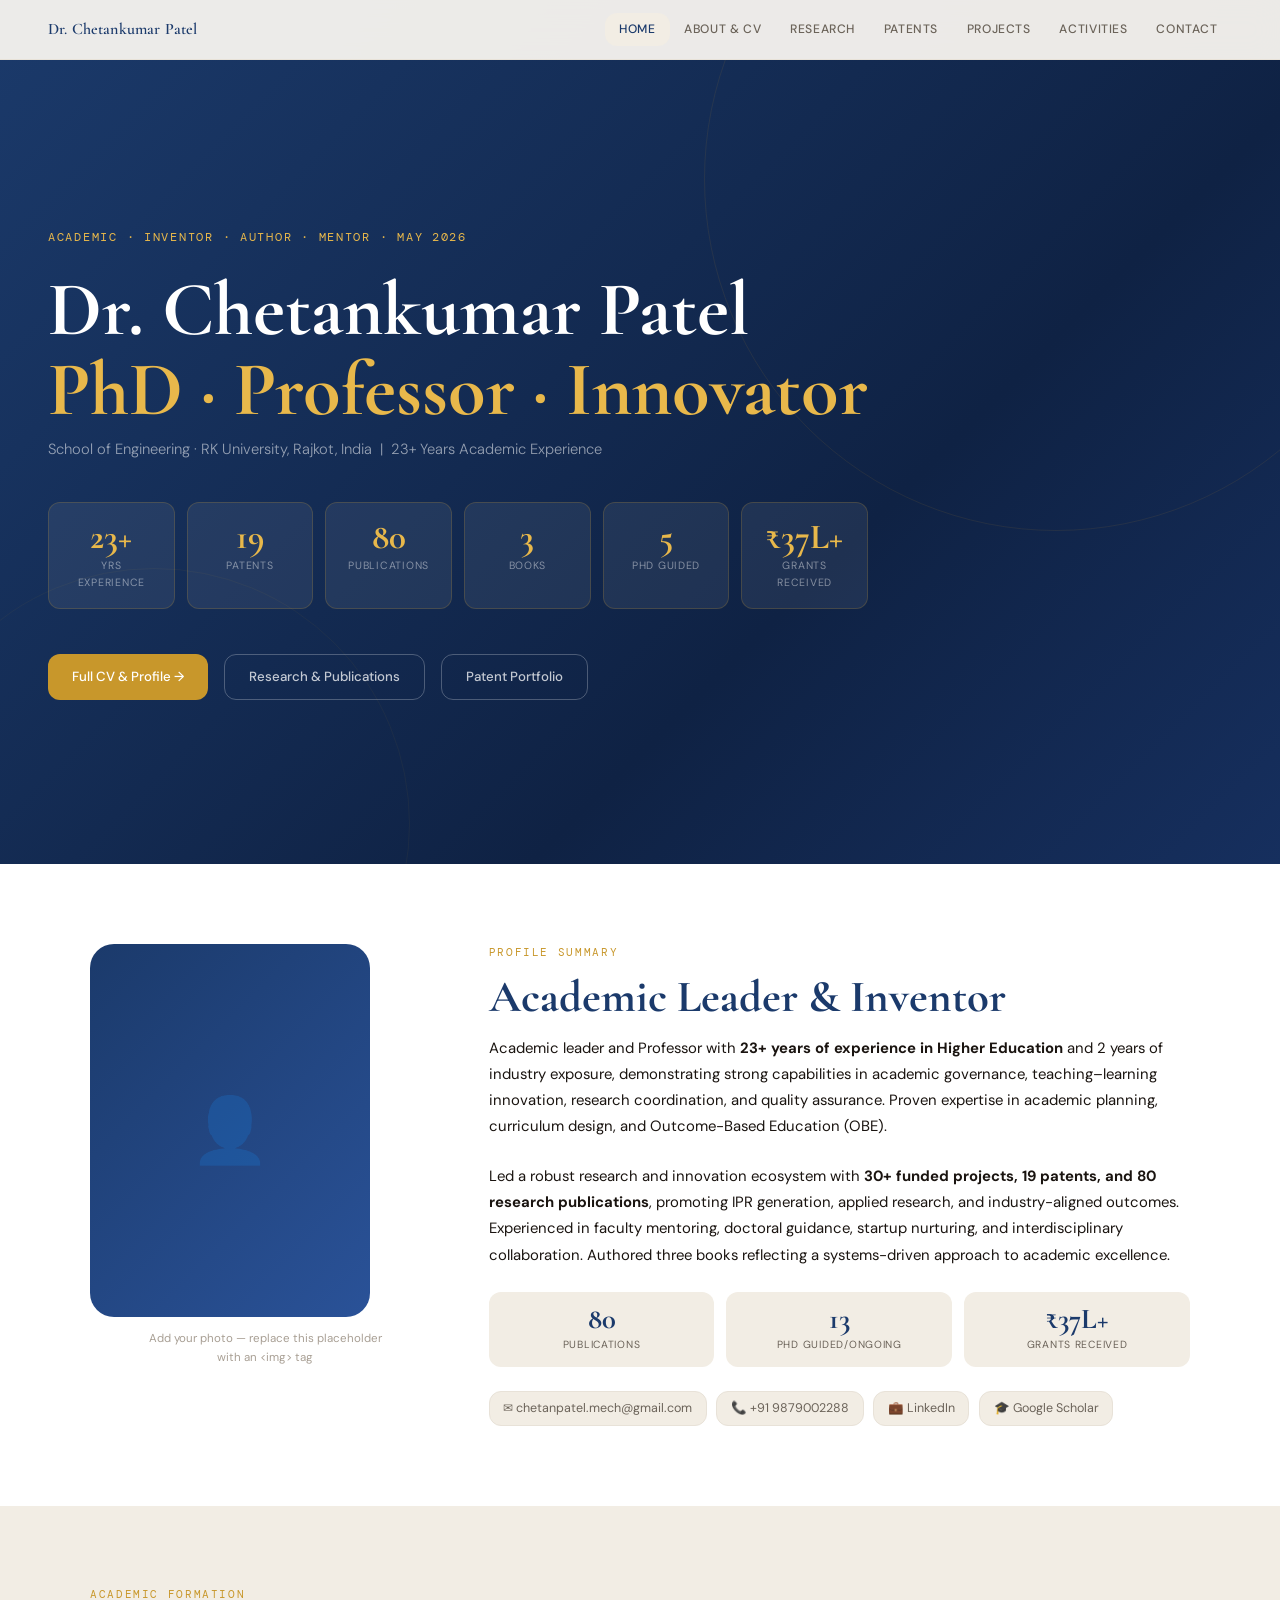
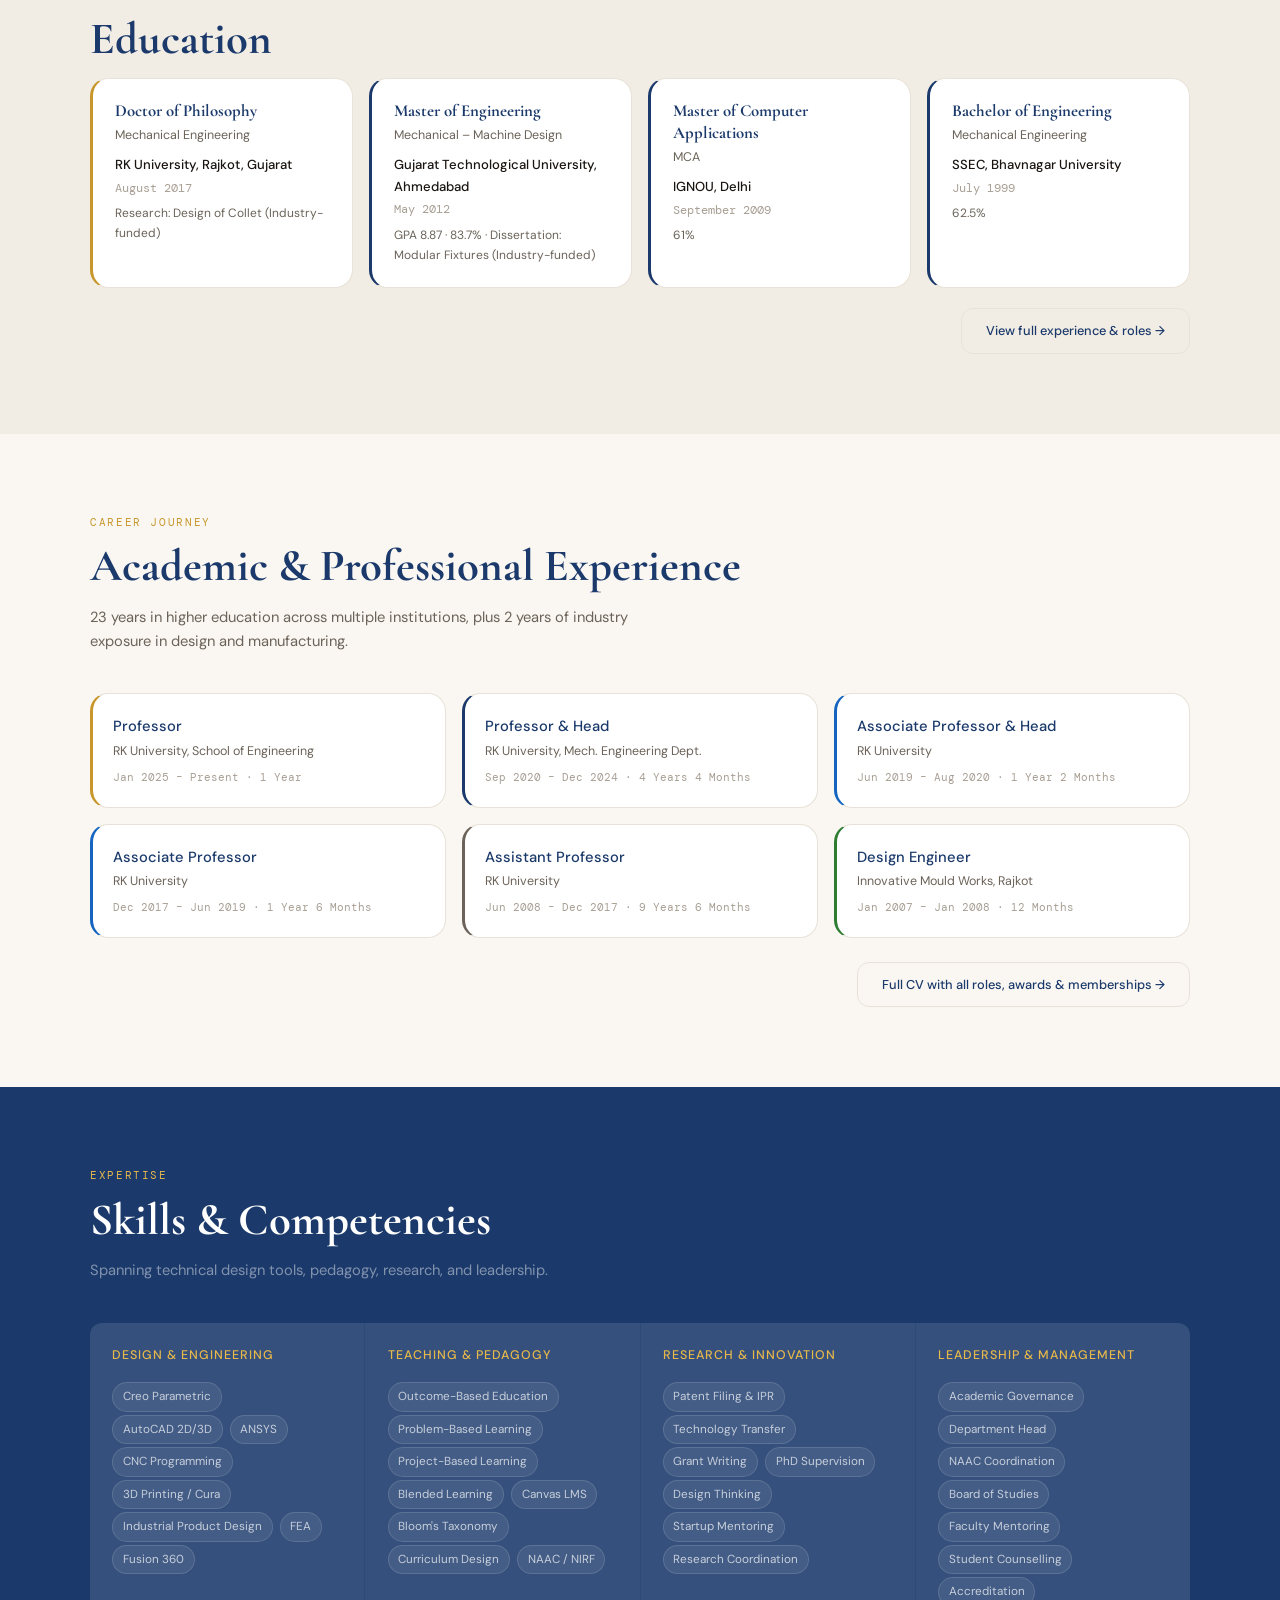
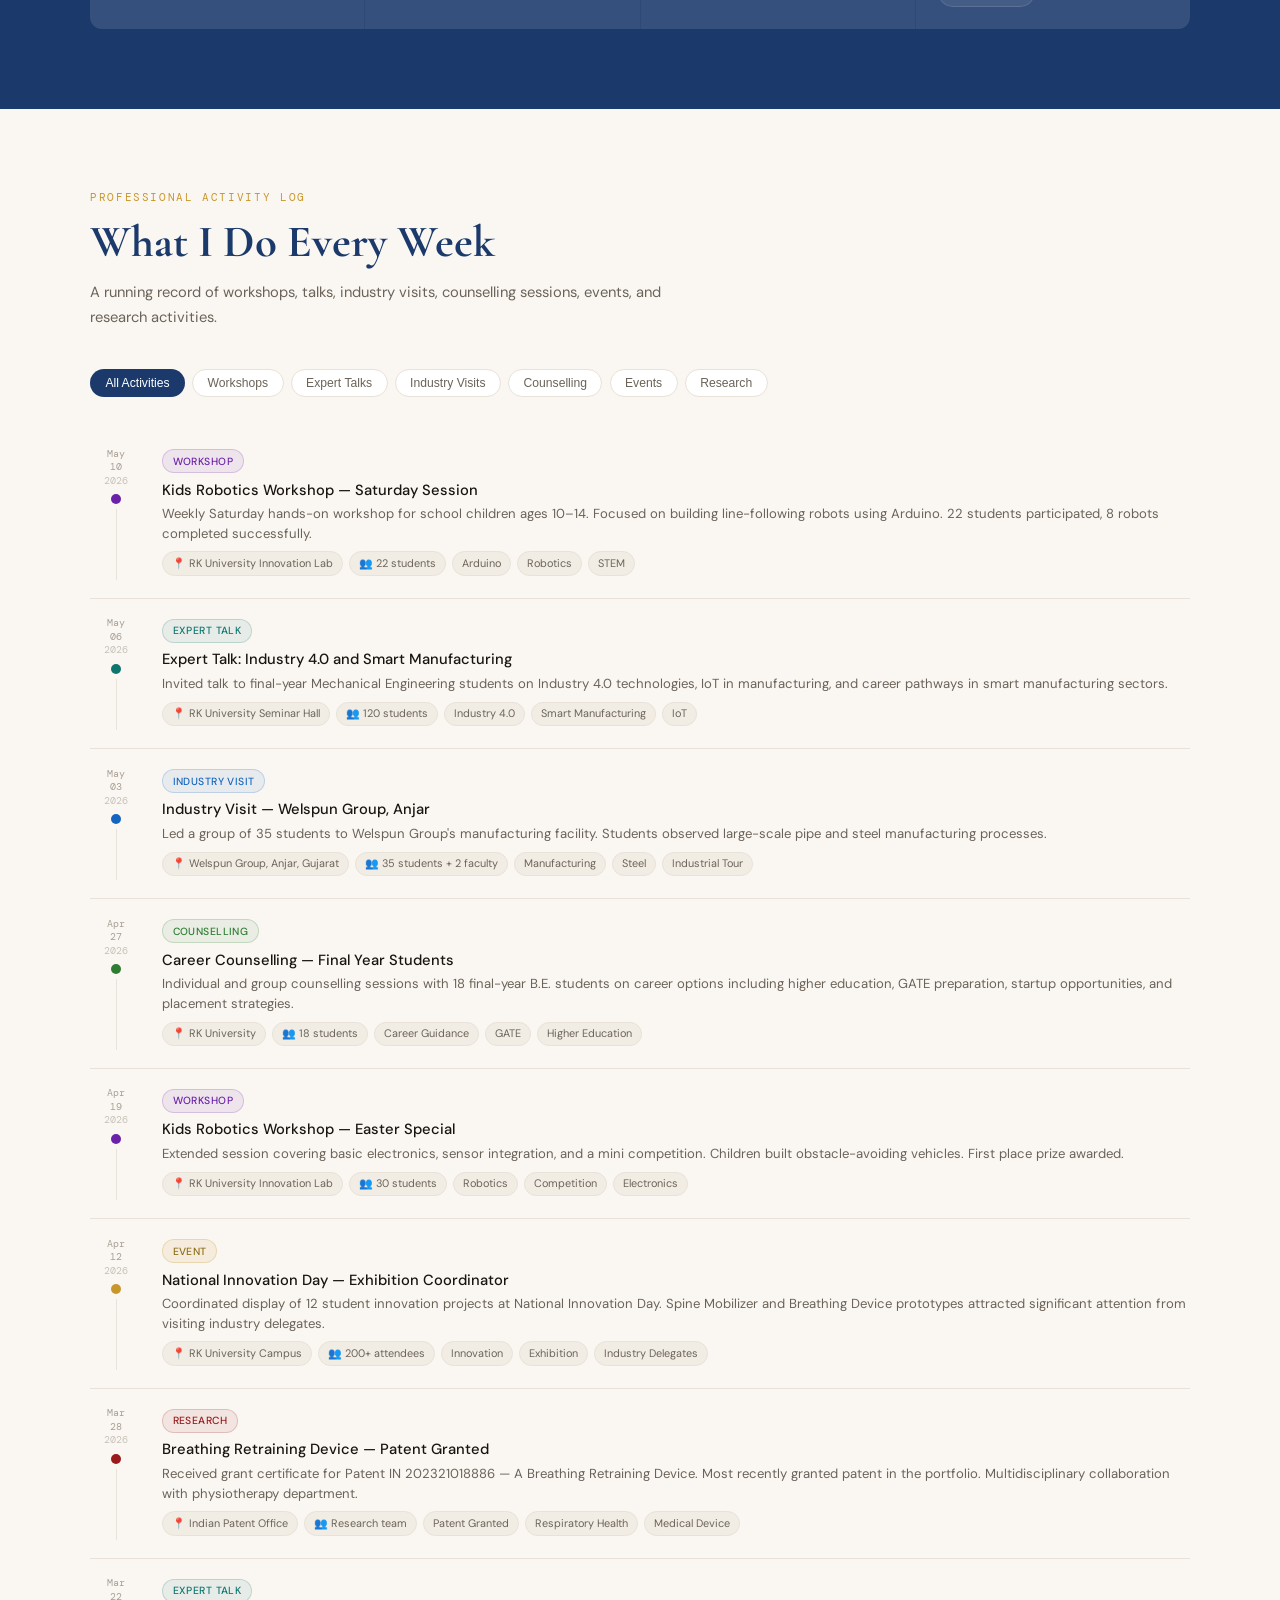
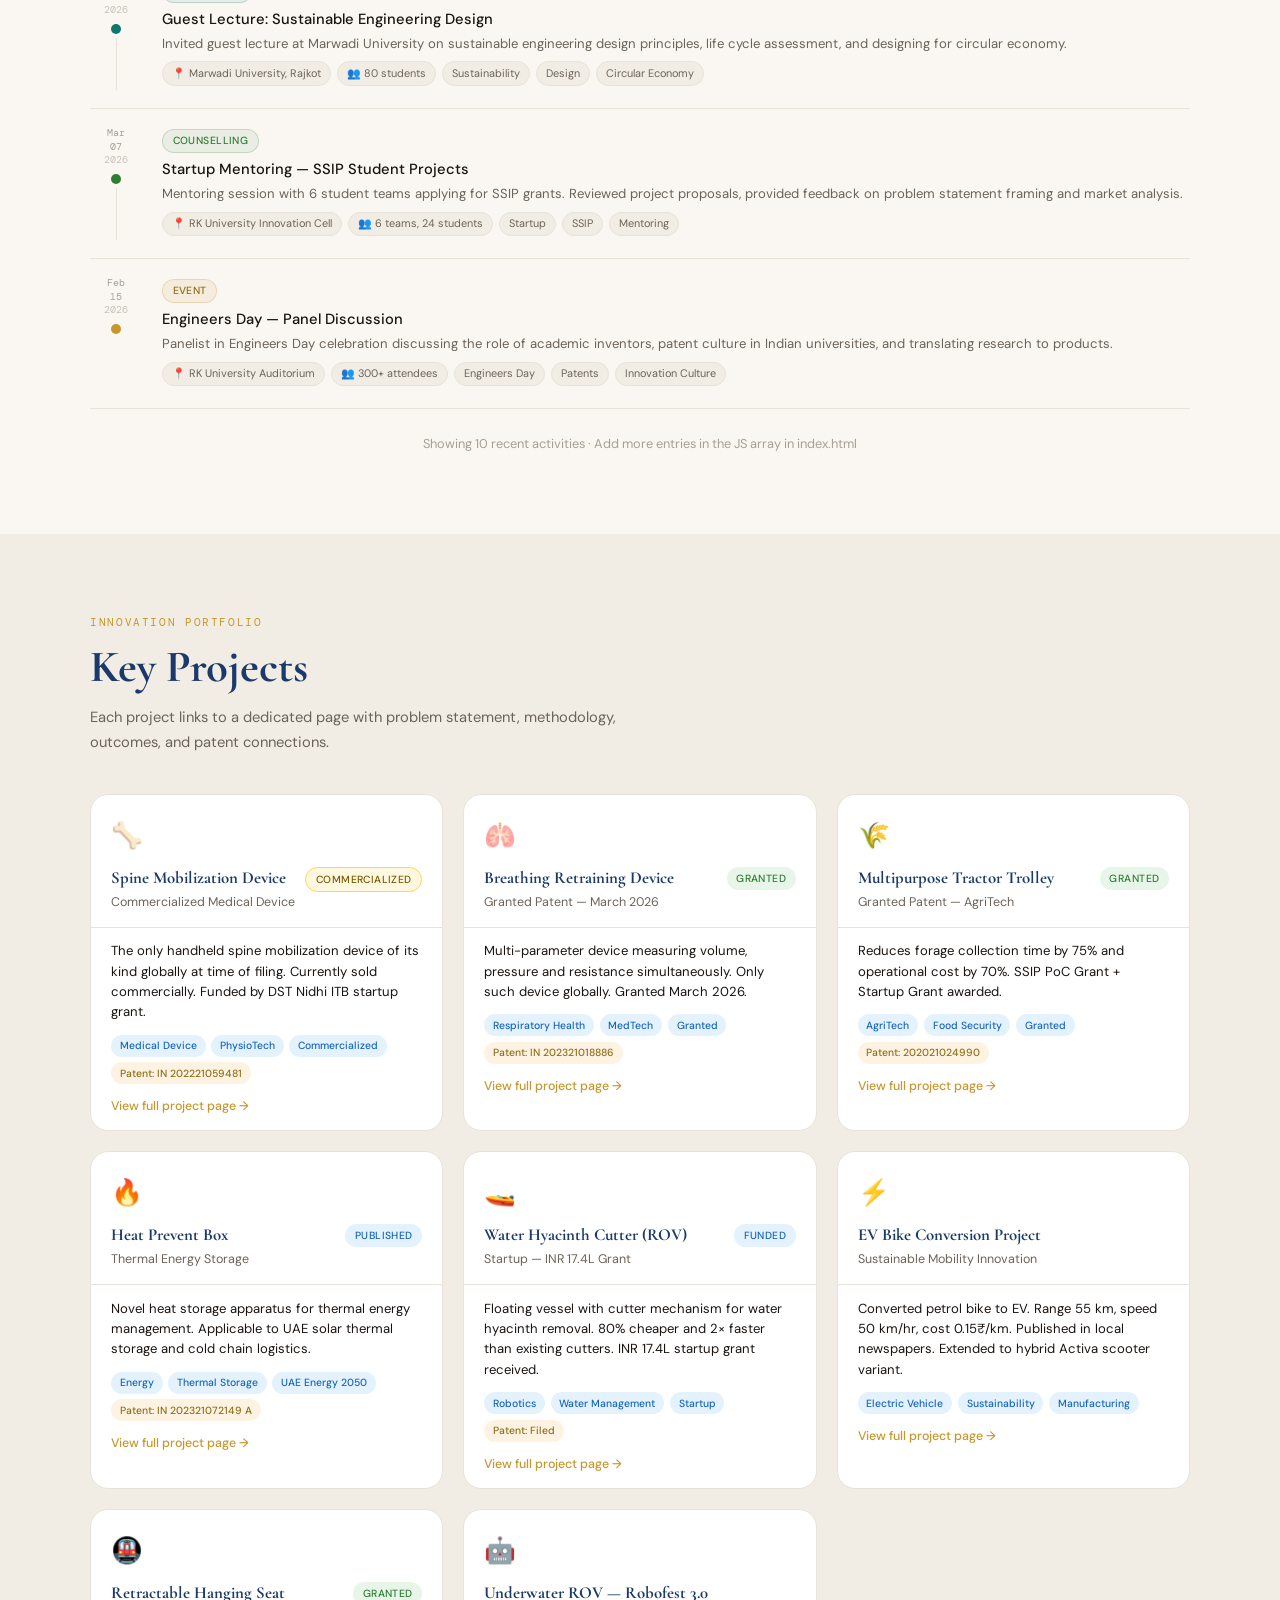
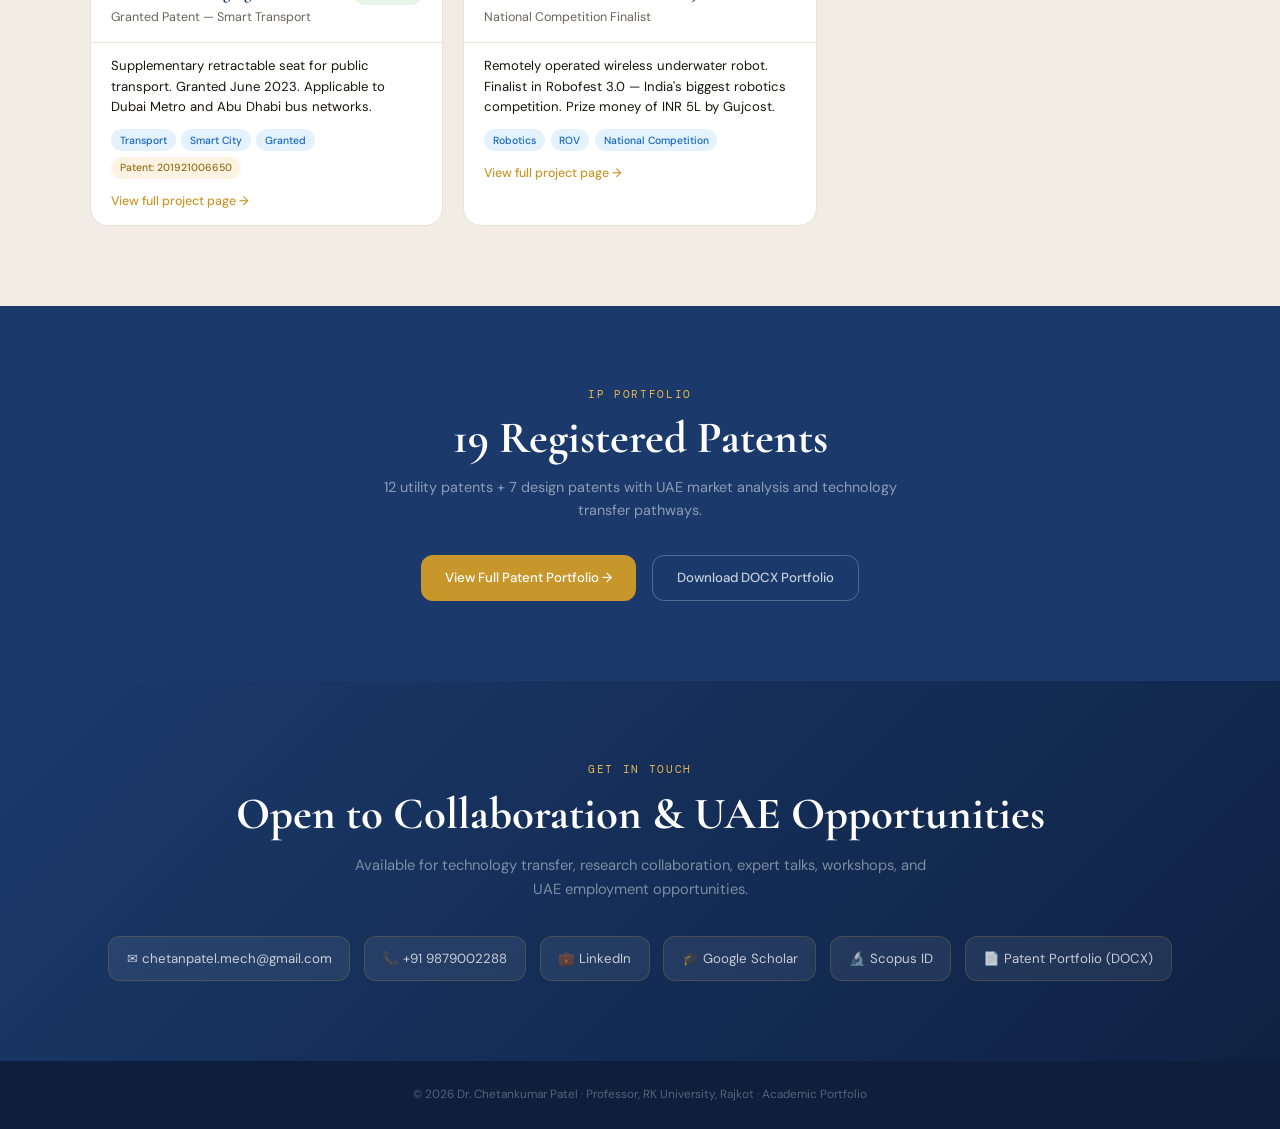
==== commit 72185a90: "Add files via upload" ====
--- a/index.html
+++ b/index.html
@@ -6,80 +6,83 @@
 <title>Dr. Chetankumar Patel — Academic Portfolio</title>
 <link rel="preconnect" href="https://fonts.googleapis.com">
 <link rel="preconnect" href="https://fonts.gstatic.com" crossorigin>
-<link href="https://fonts.googleapis.com/css2?family=Cormorant+Garamond:ital,wght@0,400;0,600;0,700;1,400&family=DM+Sans:wght@300;400;500&family=DM+Mono:wght@400;500&display=swap" rel="stylesheet">
+<link href="https://fonts.googleapis.com/css2?family=Cormorant+Garamond:ital,wght@0,300;0,400;0,600;0,700;1,400&family=DM+Sans:opsz,wght@9..40,300;9..40,400;9..40,500&family=DM+Mono:wght@400;500&display=swap" rel="stylesheet">
+<link rel="stylesheet" href="style.css">
 <style>
-:root{
-  --navy:#1B3A6B;--gold:#C8972B;--gold2:#E8B84B;
-  --cream:#FAF7F2;--warm:#F2EDE4;--smoke:#E8E2D8;
-  --ink:#1A1410;--muted:#6B6359;--light:#A89F94;--white:#FFFFFF;
-  --green:#2E7D32;--blue:#1565C0;--amber:#8D6E18;--red:#991B1B;
-  --purple:#6B21A8;--teal:#0F766E;
-  --r:.75rem;
-}
-*,*::before,*::after{box-sizing:border-box;margin:0;padding:0}
-html{scroll-behavior:smooth}
-body{font-family:'DM Sans',sans-serif;background:var(--cream);color:var(--ink);line-height:1.6;overflow-x:hidden}
-
-/* NAV */
-nav{position:fixed;top:0;left:0;right:0;z-index:100;display:flex;align-items:center;justify-content:space-between;padding:.85rem 3rem;background:rgba(250,247,242,.92);backdrop-filter:blur(12px);border-bottom:1px solid var(--smoke)}
-.nav-logo{font-family:'Cormorant Garamond',serif;font-size:1rem;font-weight:600;color:var(--navy)}
-.nav-links{display:flex;gap:1.75rem;list-style:none}
-.nav-links a{font-size:.75rem;font-weight:500;color:var(--muted);text-decoration:none;letter-spacing:.06em;text-transform:uppercase;transition:color .2s}
-.nav-links a:hover{color:var(--navy)}
-
-/* HERO */
-.hero{position:relative;min-height:92vh;display:flex;align-items:center;padding:8rem 3rem 4rem;background:linear-gradient(135deg,var(--navy) 0%,#0F2244 65%,#162f5e 100%);overflow:hidden}
+/* ── PAGE-SPECIFIC ── */
+.hero{position:relative;min-height:96vh;display:flex;align-items:center;padding:8rem 3rem 4rem;background:linear-gradient(135deg,var(--navy) 0%,#0F2244 65%,#162f5e 100%);overflow:hidden}
 .hero::before{content:'';position:absolute;top:-20%;right:-10%;width:55vw;height:55vw;border:1px solid rgba(200,151,43,.1);border-radius:50%}
+.hero::after{content:'';position:absolute;bottom:-25%;left:-8%;width:40vw;height:40vw;border:1px solid rgba(200,151,43,.06);border-radius:50%}
 .hero-inner{position:relative;z-index:2;max-width:860px}
 .eyebrow{font-family:'DM Mono',monospace;font-size:.72rem;color:var(--gold2);letter-spacing:.15em;text-transform:uppercase;margin-bottom:1.4rem;opacity:0;animation:fadeUp .6s .1s forwards}
 .hero h1{font-family:'Cormorant Garamond',serif;font-size:clamp(3rem,6vw,5rem);font-weight:700;line-height:1.05;color:var(--white);margin-bottom:.4rem;opacity:0;animation:fadeUp .7s .2s forwards}
-.hero h1 span{color:var(--gold2)}
-.hero-sub{font-size:.92rem;font-weight:300;color:rgba(255,255,255,.55);margin-bottom:2.5rem;opacity:0;animation:fadeUp .7s .3s forwards}
+.hero h1 em{color:var(--gold2);font-style:normal}
+.hero-title{font-size:.92rem;font-weight:300;color:rgba(255,255,255,.55);margin-bottom:2.5rem;opacity:0;animation:fadeUp .7s .3s forwards}
 .hero-stats{display:flex;flex-wrap:wrap;gap:.75rem;margin-bottom:2.8rem;opacity:0;animation:fadeUp .7s .4s forwards}
-.stat{background:rgba(255,255,255,.07);border:1px solid rgba(200,151,43,.22);border-radius:var(--r);padding:.85rem 1.25rem;text-align:center;min-width:90px}
-.stat-n{font-family:'Cormorant Garamond',serif;font-size:2rem;font-weight:700;color:var(--gold2);line-height:1}
-.stat-l{font-size:.62rem;color:rgba(255,255,255,.45);margin-top:.2rem;letter-spacing:.08em;text-transform:uppercase}
 .hero-cta{display:flex;gap:1rem;flex-wrap:wrap;opacity:0;animation:fadeUp .7s .5s forwards}
-.btn{display:inline-flex;align-items:center;gap:.4rem;padding:.7rem 1.5rem;border-radius:var(--r);font-size:.82rem;font-weight:500;text-decoration:none;cursor:pointer;border:none;transition:all .2s}
-.btn-gold{background:var(--gold);color:var(--white)}
-.btn-gold:hover{background:var(--gold2);transform:translateY(-2px);box-shadow:0 8px 24px rgba(200,151,43,.35)}
-.btn-ghost{background:transparent;color:rgba(255,255,255,.75);border:1px solid rgba(255,255,255,.22)}
-.btn-ghost:hover{border-color:var(--gold2);color:var(--gold2);transform:translateY(-2px)}
-
-/* SECTIONS */
-section{position:relative;z-index:1;padding:4.5rem 3rem}
-.wrap{max-width:1100px;margin:0 auto}
-.stag{font-family:'DM Mono',monospace;font-size:.68rem;color:var(--gold);letter-spacing:.15em;text-transform:uppercase;margin-bottom:.6rem}
-.sh{font-family:'Cormorant Garamond',serif;font-size:clamp(1.8rem,3.5vw,2.6rem);font-weight:700;color:var(--navy);margin-bottom:.75rem;line-height:1.15}
-.ss{font-size:.9rem;color:var(--muted);max-width:580px;margin-bottom:2.5rem}
-
-/* CATEGORY PILLS */
-.cat-row{display:flex;flex-wrap:wrap;gap:.5rem;margin-bottom:2rem}
-.cat-pill{display:inline-flex;align-items:center;gap:.4rem;font-size:.76rem;font-weight:500;padding:.4rem .9rem;border-radius:20px;cursor:pointer;transition:all .15s;border:1px solid var(--smoke);background:var(--white);color:var(--muted)}
+
+/* PROFILE SUMMARY */
+#summary{background:var(--white)}
+.summary-grid{display:grid;grid-template-columns:1fr 2fr;gap:3rem;align-items:start}
+.summary-portrait{background:linear-gradient(135deg,var(--navy) 0%,#2a5298 100%);border-radius:calc(var(--r)*2);aspect-ratio:3/4;display:flex;align-items:center;justify-content:center;color:rgba(255,255,255,.3);font-size:4rem;max-width:280px}
+.summary-content{}
+.summary-text{font-size:.93rem;color:var(--ink);line-height:1.75;margin-bottom:1.5rem}
+.quick-stats{display:grid;grid-template-columns:repeat(3,1fr);gap:.75rem;margin-bottom:1.5rem}
+.q-stat{background:var(--warm);border-radius:var(--r);padding:.85rem 1rem;text-align:center}
+.q-n{font-family:'Cormorant Garamond',serif;font-size:1.8rem;font-weight:700;color:var(--navy);line-height:1}
+.q-l{font-size:.65rem;color:var(--muted);margin-top:.15rem;letter-spacing:.07em;text-transform:uppercase}
+.contact-row{display:flex;flex-wrap:wrap;gap:.6rem}
+.contact-chip{display:inline-flex;align-items:center;gap:.4rem;font-size:.78rem;color:var(--muted);text-decoration:none;background:var(--warm);border:1px solid var(--smoke);border-radius:var(--r);padding:.4rem .85rem;transition:all .15s}
+.contact-chip:hover{border-color:var(--navy);color:var(--navy)}
+
+/* EDUCATION */
+#education{background:var(--warm)}
+.edu-grid{display:grid;grid-template-columns:repeat(auto-fit,minmax(230px,1fr));gap:1rem}
+.edu-card{background:var(--white);border:1px solid var(--smoke);border-radius:calc(var(--r)*1.5);padding:1.35rem;border-left:3px solid var(--navy)}
+.edu-degree{font-family:'Cormorant Garamond',serif;font-size:1.05rem;font-weight:700;color:var(--navy);margin-bottom:.2rem;line-height:1.3}
+.edu-field{font-size:.78rem;color:var(--muted);margin-bottom:.5rem}
+.edu-inst{font-size:.82rem;color:var(--ink);font-weight:500;margin-bottom:.2rem}
+.edu-year{font-family:'DM Mono',monospace;font-size:.72rem;color:var(--light)}
+.edu-score{font-size:.75rem;color:var(--muted);margin-top:.4rem}
+
+/* EXPERIENCE SUMMARY ON HOME */
+#experience{background:var(--cream)}
+.exp-summary-grid{display:grid;grid-template-columns:repeat(auto-fill,minmax(280px,1fr));gap:1rem}
+.exp-card{background:var(--white);border:1px solid var(--smoke);border-radius:calc(var(--r)*1.5);padding:1.25rem}
+.exp-title{font-size:.92rem;font-weight:500;color:var(--navy);margin-bottom:.15rem}
+.exp-org{font-size:.78rem;color:var(--muted);margin-bottom:.4rem}
+.exp-dur{font-family:'DM Mono',monospace;font-size:.7rem;color:var(--light)}
+
+/* SKILLS */
+#skills{background:var(--navy)}
+#skills .sh{color:var(--white)}
+#skills .stag{color:var(--gold2)}
+#skills .ss{color:rgba(255,255,255,.45)}
+.skills-grid{display:grid;grid-template-columns:repeat(auto-fit,minmax(220px,1fr));gap:1px;background:rgba(255,255,255,.08);border-radius:var(--r);overflow:hidden}
+.skill-group{background:rgba(255,255,255,.04);padding:1.4rem;transition:background .2s}
+.skill-group:hover{background:rgba(255,255,255,.08)}
+.sg-title{font-size:.78rem;font-weight:500;color:var(--gold2);letter-spacing:.08em;text-transform:uppercase;margin-bottom:.85rem}
+.skill-tag{display:inline-block;font-size:.73rem;padding:.25rem .6rem;border-radius:20px;background:rgba(255,255,255,.08);color:rgba(255,255,255,.7);margin:.2rem .2rem 0 0;border:1px solid rgba(255,255,255,.12);transition:all .15s}
+.skill-tag:hover{background:rgba(200,151,43,.2);border-color:rgba(200,151,43,.4);color:var(--gold2)}
+
+/* ACTIVITY FEED */
+.cat-row{display:flex;flex-wrap:wrap;gap:.45rem;margin-bottom:2rem}
+.cat-pill{display:inline-flex;align-items:center;gap:.4rem;font-size:.76rem;font-weight:500;padding:.38rem .9rem;border-radius:20px;cursor:pointer;transition:all .15s;border:1px solid var(--smoke);background:var(--white);color:var(--muted)}
 .cat-pill:hover{border-color:var(--navy);color:var(--navy)}
-.cat-pill.active{color:var(--white);border-color:transparent}
-.cat-pill .dot{width:7px;height:7px;border-radius:50%;background:currentColor;opacity:.7}
-
-/* Category colours */
-.cat-workshop{--cc:#6B21A8}.cat-talk{--cc:#0F766E}.cat-industry{--cc:#1565C0}.cat-counselling{--cc:#2E7D32}.cat-event{--cc:#C8972B}.cat-research{--cc:#991B1B}.cat-other{--cc:#6B6359}
-.cat-pill.active{background:var(--cc)}
-
-/* ACTIVITY FEED */
-.feed{display:flex;flex-direction:column;gap:0}
-.feed-item{display:flex;gap:1.25rem;padding:1.1rem 0;border-bottom:1px solid var(--smoke);position:relative;transition:opacity .2s}
+.cat-pill.active{color:var(--white);border-color:transparent;background:var(--navy)}
+.feed{display:flex;flex-direction:column}
+.feed-item{display:flex;gap:1.25rem;padding:1.1rem 0;border-bottom:1px solid var(--smoke)}
 .feed-item.hidden{display:none}
 .feed-left{display:flex;flex-direction:column;align-items:center;gap:.3rem;min-width:52px}
 .feed-date{font-family:'DM Mono',monospace;font-size:.65rem;color:var(--light);text-align:center;line-height:1.3}
 .feed-dot{width:10px;height:10px;border-radius:50%;flex-shrink:0;margin-top:2px}
 .feed-line{flex:1;width:1px;background:var(--smoke)}
 .feed-body{flex:1;padding-bottom:.25rem}
-.feed-tag{display:inline-flex;align-items:center;gap:.3rem;font-size:.65rem;font-weight:500;padding:.15rem .6rem;border-radius:20px;margin-bottom:.4rem;text-transform:uppercase;letter-spacing:.04em}
+.feed-tag{display:inline-flex;align-items:center;font-size:.65rem;font-weight:500;padding:.15rem .6rem;border-radius:20px;margin-bottom:.4rem;text-transform:uppercase;letter-spacing:.04em}
 .feed-title{font-size:.92rem;font-weight:500;color:var(--ink);margin-bottom:.25rem;line-height:1.4}
 .feed-desc{font-size:.82rem;color:var(--muted);line-height:1.5}
-.feed-meta{display:flex;flex-wrap:wrap;gap:.5rem;margin-top:.5rem}
+.feed-meta{display:flex;flex-wrap:wrap;gap:.4rem;margin-top:.5rem}
 .feed-chip{font-size:.68rem;padding:.15rem .55rem;border-radius:20px;background:var(--warm);color:var(--muted);border:1px solid var(--smoke)}
-
-/* Category colour assignments */
 .c-workshop{background:rgba(107,33,168,.08);color:#6B21A8;border:1px solid rgba(107,33,168,.2)}
 .c-talk{background:rgba(15,118,110,.08);color:#0F766E;border:1px solid rgba(15,118,110,.2)}
 .c-industry{background:rgba(21,101,192,.08);color:#1565C0;border:1px solid rgba(21,101,192,.2)}
@@ -87,13 +90,8 @@
 .c-event{background:rgba(200,151,43,.1);color:#8D6E18;border:1px solid rgba(200,151,43,.25)}
 .c-research{background:rgba(153,27,27,.08);color:#991B1B;border:1px solid rgba(153,27,27,.2)}
 .c-other{background:var(--warm);color:var(--muted);border:1px solid var(--smoke)}
-.dot-workshop{background:#6B21A8}
-.dot-talk{background:#0F766E}
-.dot-industry{background:#1565C0}
-.dot-counselling{background:#2E7D32}
-.dot-event{background:#C8972B}
-.dot-research{background:#991B1B}
-.dot-other{background:#A89F94}
+.dot-workshop{background:#6B21A8}.dot-talk{background:#0F766E}.dot-industry{background:#1565C0}
+.dot-counselling{background:#2E7D32}.dot-event{background:#C8972B}.dot-research{background:#991B1B}.dot-other{background:#A89F94}
 
 /* PROJECTS */
 #projects{background:var(--warm)}
@@ -114,60 +112,222 @@
 .ps-commercialized{background:#fff8e1;color:#7B5800;border:1px solid #ffd54f}
 .proj-arrow{font-size:.78rem;color:var(--gold);font-weight:500;margin-top:.75rem;display:flex;align-items:center;gap:.3rem}
 
+/* PATENTS CTA */
+#patents-cta{background:var(--navy);text-align:center}
+#patents-cta .sh{color:var(--white)}
+#patents-cta .stag{color:var(--gold2)}
+
 /* CONTACT */
-#contact{background:var(--navy);text-align:center}
+#contact{background:linear-gradient(135deg,var(--navy) 0%,#0F2244 100%);text-align:center}
 #contact .sh{color:var(--white)}
 #contact .stag{color:var(--gold2)}
 #contact .ss{color:rgba(255,255,255,.45);margin:0 auto 2.2rem}
 .chips{display:flex;flex-wrap:wrap;gap:.85rem;justify-content:center}
 .chip{display:inline-flex;align-items:center;gap:.5rem;background:rgba(255,255,255,.07);border:1px solid rgba(200,151,43,.22);border-radius:var(--r);padding:.65rem 1.1rem;color:rgba(255,255,255,.75);font-size:.83rem;text-decoration:none;transition:all .2s}
 .chip:hover{background:rgba(200,151,43,.15);border-color:var(--gold2);color:var(--white);transform:translateY(-2px)}
-
-footer{background:#0D1F3C;padding:1.4rem 3rem;text-align:center;font-size:.72rem;color:rgba(255,255,255,.28)}
-
-/* ANIMATIONS */
-@keyframes fadeUp{from{opacity:0;transform:translateY(18px)}to{opacity:1;transform:translateY(0)}}
-.reveal{opacity:0;transform:translateY(22px);transition:opacity .6s ease,transform .6s ease}
-.reveal.visible{opacity:1;transform:translateY(0)}
-
-/* RESPONSIVE */
-@media(max-width:768px){
-  nav{padding:.7rem 1.2rem}
-  .nav-links{display:none}
-  section{padding:3rem 1.2rem}
-  .hero{padding:5.5rem 1.2rem 3rem}
-  .stat-n{font-size:1.5rem}
-}
 </style>
 </head>
 <body>
 
+<!-- NAV -->
 <nav>
-  <div class="nav-logo">Dr. Chetankumar Patel</div>
+  <a href="index.html" class="nav-brand">Dr. Chetankumar Patel</a>
   <ul class="nav-links">
-    <li><a href="#activities">Activities</a></li>
-    <li><a href="#projects">Projects</a></li>
-    <li><a href="#patents">Patents</a></li>
-    <li><a href="#contact">Contact</a></li>
+    <li><a href="index.html" class="active">Home</a></li>
+    <li><a href="about.html">About & CV</a></li>
+    <li><a href="research.html">Research</a></li>
+    <li><a href="patent-portfolio.html">Patents</a></li>
+    <li><a href="index.html#projects">Projects</a></li>
+    <li><a href="index.html#activities">Activities</a></li>
+    <li><a href="index.html#contact">Contact</a></li>
   </ul>
 </nav>
 
 <!-- HERO -->
 <section class="hero" id="home">
   <div class="hero-inner">
-    <p class="eyebrow">Academic · Inventor · Mentor · May 2026</p>
-    <h1>Dr. Chetankumar Patel<br><span>PhD · Associate Professor &amp; Head</span></h1>
-    <p class="hero-sub">School of Engineering · RK University, Rajkot, India</p>
+    <p class="eyebrow">Academic · Inventor · Author · Mentor · May 2026</p>
+    <h1>Dr. Chetankumar Patel<br><em>PhD · Professor · Innovator</em></h1>
+    <p class="hero-title">School of Engineering · RK University, Rajkot, India &nbsp;|&nbsp; 23+ Years Academic Experience</p>
     <div class="hero-stats">
-      <div class="stat"><div class="stat-n">19</div><div class="stat-l">Patents</div></div>
-      <div class="stat"><div class="stat-n">3</div><div class="stat-l">Granted</div></div>
-      <div class="stat"><div class="stat-n">6+</div><div class="stat-l">Govt Grants</div></div>
-      <div class="stat"><div class="stat-n">200+</div><div class="stat-l">Activities</div></div>
-      <div class="stat"><div class="stat-n">15+</div><div class="stat-l">Projects</div></div>
+      <div class="stat-box dark"><div class="stat-n">23+</div><div class="stat-l">Yrs Experience</div></div>
+      <div class="stat-box dark"><div class="stat-n">19</div><div class="stat-l">Patents</div></div>
+      <div class="stat-box dark"><div class="stat-n">80</div><div class="stat-l">Publications</div></div>
+      <div class="stat-box dark"><div class="stat-n">3</div><div class="stat-l">Books</div></div>
+      <div class="stat-box dark"><div class="stat-n">5</div><div class="stat-l">PhD Guided</div></div>
+      <div class="stat-box dark"><div class="stat-n">₹37L+</div><div class="stat-l">Grants Received</div></div>
     </div>
     <div class="hero-cta">
-      <a href="#activities" class="btn btn-gold">View Activity Log ↓</a>
-      <a href="patent-portfolio.html" class="btn btn-ghost">Patent Portfolio →</a>
+      <a href="about.html" class="btn btn-gold">Full CV & Profile →</a>
+      <a href="research.html" class="btn btn-ghost">Research & Publications</a>
+      <a href="patent-portfolio.html" class="btn btn-ghost">Patent Portfolio</a>
+    </div>
+  </div>
+</section>
+
+<!-- PROFILE SUMMARY -->
+<section id="summary">
+  <div class="wrap">
+    <div class="summary-grid reveal">
+      <div>
+        <div class="summary-portrait">👤</div>
+        <p style="font-size:.72rem;color:var(--light);margin-top:.75rem;text-align:center">Add your photo — replace this placeholder<br>with an &lt;img&gt; tag</p>
+      </div>
+      <div class="summary-content">
+        <span class="stag">Profile Summary</span>
+        <h2 class="sh">Academic Leader &amp; Inventor</h2>
+        <p class="summary-text">Academic leader and Professor with <strong>23+ years of experience in Higher Education</strong> and 2 years of industry exposure, demonstrating strong capabilities in academic governance, teaching–learning innovation, research coordination, and quality assurance. Proven expertise in academic planning, curriculum design, and Outcome-Based Education (OBE).</p>
+        <p class="summary-text">Led a robust research and innovation ecosystem with <strong>30+ funded projects, 19 patents, and 80 research publications</strong>, promoting IPR generation, applied research, and industry-aligned outcomes. Experienced in faculty mentoring, doctoral guidance, startup nurturing, and interdisciplinary collaboration. Authored three books reflecting a systems-driven approach to academic excellence.</p>
+        <div class="quick-stats">
+          <div class="q-stat"><div class="q-n">80</div><div class="q-l">Publications</div></div>
+          <div class="q-stat"><div class="q-n">13</div><div class="q-l">PhD Guided/Ongoing</div></div>
+          <div class="q-stat"><div class="q-n">₹37L+</div><div class="q-l">Grants Received</div></div>
+        </div>
+        <div class="contact-row">
+          <a href="mailto:chetanpatel.mech@gmail.com" class="contact-chip">✉ chetanpatel.mech@gmail.com</a>
+          <a href="tel:+919879002288" class="contact-chip">📞 +91 9879002288</a>
+          <a href="https://linkedin.com/in/chetanmpatel/" class="contact-chip" target="_blank">💼 LinkedIn</a>
+          <a href="https://scholar.google.com/citations?user=GGLEzugAAAAJ" class="contact-chip" target="_blank">🎓 Google Scholar</a>
+        </div>
+      </div>
+    </div>
+  </div>
+</section>
+
+<!-- EDUCATION -->
+<section id="education">
+  <div class="wrap">
+    <span class="stag reveal">Academic Formation</span>
+    <h2 class="sh reveal">Education</h2>
+    <div class="edu-grid reveal">
+      <div class="edu-card" style="border-left-color:var(--gold)">
+        <div class="edu-degree">Doctor of Philosophy</div>
+        <div class="edu-field">Mechanical Engineering</div>
+        <div class="edu-inst">RK University, Rajkot, Gujarat</div>
+        <div class="edu-year">August 2017</div>
+        <div class="edu-score">Research: Design of Collet (Industry-funded)</div>
+      </div>
+      <div class="edu-card">
+        <div class="edu-degree">Master of Engineering</div>
+        <div class="edu-field">Mechanical – Machine Design</div>
+        <div class="edu-inst">Gujarat Technological University, Ahmedabad</div>
+        <div class="edu-year">May 2012</div>
+        <div class="edu-score">GPA 8.87 · 83.7% · Dissertation: Modular Fixtures (Industry-funded)</div>
+      </div>
+      <div class="edu-card">
+        <div class="edu-degree">Master of Computer Applications</div>
+        <div class="edu-field">MCA</div>
+        <div class="edu-inst">IGNOU, Delhi</div>
+        <div class="edu-year">September 2009</div>
+        <div class="edu-score">61%</div>
+      </div>
+      <div class="edu-card">
+        <div class="edu-degree">Bachelor of Engineering</div>
+        <div class="edu-field">Mechanical Engineering</div>
+        <div class="edu-inst">SSEC, Bhavnagar University</div>
+        <div class="edu-year">July 1999</div>
+        <div class="edu-score">62.5%</div>
+      </div>
+    </div>
+    <div style="margin-top:1.25rem;text-align:right">
+      <a href="about.html#experience" class="btn btn-outline" style="font-size:.8rem">View full experience & roles →</a>
+    </div>
+  </div>
+</section>
+
+<!-- EXPERIENCE SUMMARY -->
+<section id="experience">
+  <div class="wrap">
+    <span class="stag reveal">Career Journey</span>
+    <h2 class="sh reveal">Academic &amp; Professional Experience</h2>
+    <p class="ss reveal">23 years in higher education across multiple institutions, plus 2 years of industry exposure in design and manufacturing.</p>
+    <div class="exp-summary-grid reveal">
+      <div class="exp-card" style="border-left:3px solid var(--gold)">
+        <div class="exp-title">Professor</div>
+        <div class="exp-org">RK University, School of Engineering</div>
+        <div class="exp-dur">Jan 2025 – Present · 1 Year</div>
+      </div>
+      <div class="exp-card" style="border-left:3px solid var(--navy)">
+        <div class="exp-title">Professor &amp; Head</div>
+        <div class="exp-org">RK University, Mech. Engineering Dept.</div>
+        <div class="exp-dur">Sep 2020 – Dec 2024 · 4 Years 4 Months</div>
+      </div>
+      <div class="exp-card" style="border-left:3px solid var(--blue)">
+        <div class="exp-title">Associate Professor &amp; Head</div>
+        <div class="exp-org">RK University</div>
+        <div class="exp-dur">Jun 2019 – Aug 2020 · 1 Year 2 Months</div>
+      </div>
+      <div class="exp-card" style="border-left:3px solid var(--blue)">
+        <div class="exp-title">Associate Professor</div>
+        <div class="exp-org">RK University</div>
+        <div class="exp-dur">Dec 2017 – Jun 2019 · 1 Year 6 Months</div>
+      </div>
+      <div class="exp-card" style="border-left:3px solid var(--muted)">
+        <div class="exp-title">Assistant Professor</div>
+        <div class="exp-org">RK University</div>
+        <div class="exp-dur">Jun 2008 – Dec 2017 · 9 Years 6 Months</div>
+      </div>
+      <div class="exp-card" style="border-left:3px solid var(--green)">
+        <div class="exp-title">Design Engineer</div>
+        <div class="exp-org">Innovative Mould Works, Rajkot</div>
+        <div class="exp-dur">Jan 2007 – Jan 2008 · 12 Months</div>
+      </div>
+    </div>
+    <div style="margin-top:1.5rem;text-align:right">
+      <a href="about.html" class="btn btn-outline" style="font-size:.8rem">Full CV with all roles, awards &amp; memberships →</a>
+    </div>
+  </div>
+</section>
+
+<!-- SKILLS -->
+<section id="skills">
+  <div class="wrap">
+    <span class="stag reveal">Expertise</span>
+    <h2 class="sh reveal">Skills &amp; Competencies</h2>
+    <p class="ss reveal">Spanning technical design tools, pedagogy, research, and leadership.</p>
+    <div class="skills-grid reveal">
+      <div class="skill-group">
+        <div class="sg-title">Design & Engineering</div>
+        <span class="skill-tag">Creo Parametric</span>
+        <span class="skill-tag">AutoCAD 2D/3D</span>
+        <span class="skill-tag">ANSYS</span>
+        <span class="skill-tag">CNC Programming</span>
+        <span class="skill-tag">3D Printing / Cura</span>
+        <span class="skill-tag">Industrial Product Design</span>
+        <span class="skill-tag">FEA</span>
+        <span class="skill-tag">Fusion 360</span>
+      </div>
+      <div class="skill-group">
+        <div class="sg-title">Teaching & Pedagogy</div>
+        <span class="skill-tag">Outcome-Based Education</span>
+        <span class="skill-tag">Problem-Based Learning</span>
+        <span class="skill-tag">Project-Based Learning</span>
+        <span class="skill-tag">Blended Learning</span>
+        <span class="skill-tag">Canvas LMS</span>
+        <span class="skill-tag">Bloom's Taxonomy</span>
+        <span class="skill-tag">Curriculum Design</span>
+        <span class="skill-tag">NAAC / NIRF</span>
+      </div>
+      <div class="skill-group">
+        <div class="sg-title">Research & Innovation</div>
+        <span class="skill-tag">Patent Filing & IPR</span>
+        <span class="skill-tag">Technology Transfer</span>
+        <span class="skill-tag">Grant Writing</span>
+        <span class="skill-tag">PhD Supervision</span>
+        <span class="skill-tag">Design Thinking</span>
+        <span class="skill-tag">Startup Mentoring</span>
+        <span class="skill-tag">Research Coordination</span>
+      </div>
+      <div class="skill-group">
+        <div class="sg-title">Leadership & Management</div>
+        <span class="skill-tag">Academic Governance</span>
+        <span class="skill-tag">Department Head</span>
+        <span class="skill-tag">NAAC Coordination</span>
+        <span class="skill-tag">Board of Studies</span>
+        <span class="skill-tag">Faculty Mentoring</span>
+        <span class="skill-tag">Student Counselling</span>
+        <span class="skill-tag">Accreditation</span>
+      </div>
     </div>
   </div>
 </section>
@@ -175,25 +335,19 @@
 <!-- ACTIVITY LOG -->
 <section id="activities" style="background:var(--cream)">
   <div class="wrap">
-    <p class="stag reveal">Professional Activity Log</p>
+    <span class="stag reveal">Professional Activity Log</span>
     <h2 class="sh reveal">What I Do Every Week</h2>
-    <p class="ss reveal">A running record of workshops, talks, industry visits, counselling sessions, events, and research activities — things that matter but often go unrecorded.</p>
-
-    <!-- Category Filter -->
-    <div class="cat-row reveal" id="catRow">
-      <button class="cat-pill active" data-cat="all" onclick="filterFeed('all',this)"><span class="dot"></span>All Activities</button>
-      <button class="cat-pill cat-workshop" data-cat="workshop" onclick="filterFeed('workshop',this)" style="--cc:#6B21A8"><span class="dot"></span>Workshops</button>
-      <button class="cat-pill cat-talk" data-cat="talk" onclick="filterFeed('talk',this)" style="--cc:#0F766E"><span class="dot"></span>Expert Talks</button>
-      <button class="cat-pill cat-industry" data-cat="industry" onclick="filterFeed('industry',this)" style="--cc:#1565C0"><span class="dot"></span>Industry Visits</button>
-      <button class="cat-pill cat-counselling" data-cat="counselling" onclick="filterFeed('counselling',this)" style="--cc:#2E7D32"><span class="dot"></span>Counselling</button>
-      <button class="cat-pill cat-event" data-cat="event" onclick="filterFeed('event',this)" style="--cc:#C8972B"><span class="dot"></span>Events</button>
-      <button class="cat-pill cat-research" data-cat="research" onclick="filterFeed('research',this)" style="--cc:#991B1B"><span class="dot"></span>Research</button>
-    </div>
-
-    <!-- Feed -->
+    <p class="ss reveal">A running record of workshops, talks, industry visits, counselling sessions, events, and research activities.</p>
+    <div class="cat-row reveal">
+      <button class="cat-pill active" onclick="filterFeed('all',this)">All Activities</button>
+      <button class="cat-pill" onclick="filterFeed('workshop',this)" style="--cc:#6B21A8">Workshops</button>
+      <button class="cat-pill" onclick="filterFeed('talk',this)" style="--cc:#0F766E">Expert Talks</button>
+      <button class="cat-pill" onclick="filterFeed('industry',this)" style="--cc:#1565C0">Industry Visits</button>
+      <button class="cat-pill" onclick="filterFeed('counselling',this)" style="--cc:#2E7D32">Counselling</button>
+      <button class="cat-pill" onclick="filterFeed('event',this)" style="--cc:#C8972B">Events</button>
+      <button class="cat-pill" onclick="filterFeed('research',this)" style="--cc:#991B1B">Research</button>
+    </div>
     <div class="feed reveal" id="activityFeed"></div>
-
-    <!-- Load more hint -->
     <p style="font-size:.8rem;color:var(--light);margin-top:1.5rem;text-align:center" id="feedHint"></p>
   </div>
 </section>
@@ -201,106 +355,78 @@
 <!-- PROJECTS -->
 <section id="projects">
   <div class="wrap">
-    <p class="stag reveal">Innovation Portfolio</p>
+    <span class="stag reveal">Innovation Portfolio</span>
     <h2 class="sh reveal">Key Projects</h2>
-    <p class="ss reveal">Each project links to a dedicated page with full details — problem statement, methodology, outcomes, images, and patent connections.</p>
+    <p class="ss reveal">Each project links to a dedicated page with problem statement, methodology, outcomes, and patent connections.</p>
     <div class="proj-grid" id="projectGrid"></div>
   </div>
 </section>
 
-<!-- PATENTS LINK -->
-<section id="patents" style="background:var(--navy);text-align:center">
-  <div class="wrap">
-    <p class="stag" style="color:var(--gold2)">IP Portfolio</p>
-    <h2 class="sh" style="color:var(--white);margin:0 auto .75rem">19 Registered Patents</h2>
-    <p style="font-size:.9rem;color:rgba(255,255,255,.5);max-width:520px;margin:0 auto 2rem">12 utility patents + 7 design patents registered with the Indian Patent Office. View the full portfolio with UAE market analysis.</p>
-    <a href="patent-portfolio.html" class="btn btn-gold">View Full Patent Portfolio →</a>
+<!-- PATENTS CTA -->
+<section id="patents-cta">
+  <div class="wrap" style="text-align:center">
+    <span class="stag" style="color:var(--gold2)">IP Portfolio</span>
+    <h2 class="sh" style="color:var(--white);margin-bottom:.75rem">19 Registered Patents</h2>
+    <p style="font-size:.9rem;color:rgba(255,255,255,.5);max-width:520px;margin:0 auto 2rem">12 utility patents + 7 design patents with UAE market analysis and technology transfer pathways.</p>
+    <div style="display:flex;gap:1rem;justify-content:center;flex-wrap:wrap">
+      <a href="patent-portfolio.html" class="btn btn-gold">View Full Patent Portfolio →</a>
+      <a href="Patent_Portfolio_UAE_with_Images.docx" class="btn btn-ghost" download>Download DOCX Portfolio</a>
+    </div>
   </div>
 </section>
 
 <!-- CONTACT -->
 <section id="contact">
   <div class="wrap">
-    <p class="stag">Get in Touch</p>
+    <span class="stag">Get in Touch</span>
     <h2 class="sh">Open to Collaboration &amp; UAE Opportunities</h2>
     <p class="ss">Available for technology transfer, research collaboration, expert talks, workshops, and UAE employment opportunities.</p>
     <div class="chips">
-      <a href="mailto:chetanpatel@rku.ac.in" class="chip">✉ chetanpatel@rku.ac.in</a>
-      <a href="tel:+919879002288" class="chip">📞 [+91-9879002288]</a>
-      <a href="https://linkedin.com/in/chetanmpatel" class="chip" target="_blank">💼 LinkedIn</a>
-      <a href="https://orcid.org/0000-0001-8699-6141" class="chip" target="_blank">🔬 ORCID</a>
-      <a href="Patent_Portfolio_UAE_with_Images.docx" class="chip" download>📄 Download Patent Portfolio</a>
-    </div>
-  </div>
-</section>
-
-<footer>© 2026 Dr. Chetankumar Patel · RK University, Rajkot · Academic Portfolio</footer>
+      <a href="mailto:chetanpatel.mech@gmail.com" class="chip">✉ chetanpatel.mech@gmail.com</a>
+      <a href="tel:+919879002288" class="chip">📞 +91 9879002288</a>
+      <a href="https://linkedin.com/in/chetanmpatel/" class="chip" target="_blank">💼 LinkedIn</a>
+      <a href="https://scholar.google.com/citations?user=GGLEzugAAAAJ" class="chip" target="_blank">🎓 Google Scholar</a>
+      <a href="https://www.scopus.com/authid/detail.uri?authorId=57213766474" class="chip" target="_blank">🔬 Scopus ID</a>
+      <a href="Patent_Portfolio_UAE_with_Images.docx" class="chip" download>📄 Patent Portfolio (DOCX)</a>
+    </div>
+  </div>
+</section>
+
+<footer>© 2026 Dr. Chetankumar Patel · Professor, RK University, Rajkot · Academic Portfolio</footer>
 
 <script>
-// ── ACTIVITY DATA ─────────────────────────────────────────────────
-// ADD NEW ACTIVITIES HERE — copy a block and fill in your details
-const activities = [
-  // FORMAT: { date, category, title, description, location, participants, tags }
-  // CATEGORIES: workshop | talk | industry | counselling | event | research | other
-
-  { date:'2026-05-10', cat:'workshop', title:'Kids Robotics Workshop — Saturday Session', desc:'Weekly Saturday hands-on workshop for school children ages 10–14. This session focused on building line-following robots using Arduino. 22 students participated, 8 robots completed successfully.', location:'RK University Innovation Lab', participants:'22 students', tags:['Arduino','Robotics','STEM'] },
-
-  { date:'2026-05-06', cat:'talk', title:'Expert Talk: Industry 4.0 and Smart Manufacturing', desc:'Delivered an invited talk to final-year Mechanical Engineering students on Industry 4.0 technologies, IoT in manufacturing, and career pathways in smart manufacturing sectors.', location:'RK University Seminar Hall', participants:'120 students', tags:['Industry 4.0','Smart Manufacturing','IoT'] },
-
-  { date:'2026-05-03', cat:'industry', title:'Industry Visit — Welspun Group, Anjar', desc:'Organized and led a group of 35 students to Welspun Group\'s manufacturing facility in Anjar, Gujarat. Students observed large-scale pipe and steel manufacturing processes.', location:'Welspun Group, Anjar, Gujarat', participants:'35 students + 2 faculty', tags:['Manufacturing','Steel','Industrial Tour'] },
-
-  { date:'2026-04-27', cat:'counselling', title:'Career Counselling — Final Year Students', desc:'Conducted individual and group counselling sessions with 18 final-year B.E. students on career options including higher education, GATE preparation, startup opportunities, and placement strategies.', location:'RK University', participants:'18 students', tags:['Career Guidance','GATE','Higher Education'] },
-
-  { date:'2026-04-19', cat:'workshop', title:'Kids Robotics Workshop — Easter Special', desc:'Special extended session covering basic electronics, sensor integration, and a mini competition. Children built obstacle-avoiding vehicles. First place prize awarded.', location:'RK University Innovation Lab', participants:'30 students', tags:['Robotics','Competition','Electronics'] },
-
-  { date:'2026-04-12', cat:'event', title:'National Innovation Day — Exhibition Coordinator', desc:'Coordinated the display of 12 student innovation projects at the university\'s National Innovation Day. Spine Mobilizer and Breathing Device prototypes attracted significant attention from visiting industry delegates.', location:'RK University Campus', participants:'200+ attendees', tags:['Innovation','Exhibition','Industry Delegates'] },
-
-  { date:'2026-04-05', cat:'workshop', title:'Kids Robotics Workshop — Saturday Session', desc:'Regular weekly session. This week focused on programming concepts — loops, conditions, and basic sensors. Introduced Scratch programming for beginners.', location:'RK University Innovation Lab', participants:'25 students', tags:['Programming','Scratch','Robotics'] },
-
-  { date:'2026-03-28', cat:'research', title:'Breathing Retraining Device — Patent Granted', desc:'Received grant certificate for Patent IN 202321018886 — A Breathing Retraining Device. This is the most recently granted patent in the portfolio. Multidisciplinary collaboration with physiotherapy department.', location:'Indian Patent Office (received)', participants:'Research team', tags:['Patent Granted','Respiratory Health','Medical Device'] },
-
-  { date:'2026-03-22', cat:'talk', title:'Guest Lecture: Sustainable Engineering Design', desc:'Invited guest lecture at Marwadi University, Rajkot on sustainable engineering design principles, life cycle assessment, and designing for circular economy.', location:'Marwadi University, Rajkot', participants:'80 students', tags:['Sustainability','Design','Circular Economy'] },
-
-  { date:'2026-03-15', cat:'industry', title:'Industry Visit — Sun Pharmaceutical, Vadodara', desc:'Educational visit to Sun Pharmaceutical\'s manufacturing facility. Students observed pharmaceutical manufacturing, quality control processes, and cleanroom operations.', location:'Sun Pharma, Vadodara', participants:'28 students + 3 faculty', tags:['Pharma','Manufacturing','Quality Control'] },
-
-  { date:'2026-03-07', cat:'counselling', title:'Startup Mentoring — SSIP Student Projects', desc:'Mentoring session with 6 student teams applying for SSIP (Student Startup and Innovation Policy) grants. Reviewed project proposals, provided feedback on problem statement framing and market analysis.', location:'RK University Innovation Cell', participants:'6 teams, 24 students', tags:['Startup','SSIP','Mentoring','Innovation'] },
-
-  { date:'2026-02-28', cat:'workshop', title:'Kids Robotics Workshop — February Series', desc:'Robotics workshop with focus on teamwork and project-based learning. Students built a simple robotic arm using servo motors. Demonstrated at the end of session to parents.', location:'RK University Innovation Lab', participants:'20 students + parents', tags:['Robotics','Servo Motors','Project-Based Learning'] },
-
-  { date:'2026-02-15', cat:'event', title:'Engineers Day Celebration — Panel Discussion', desc:'Participated as a panelist in Engineers Day celebration discussing the role of academic inventors, patent culture in Indian universities, and translating research to products.', location:'RK University Auditorium', participants:'300+ attendees', tags:['Engineers Day','Patents','Innovation Culture'] },
-
-  { date:'2026-02-08', cat:'research', title:'Heat Storage Apparatus — Journal Submission', desc:'Submitted research paper on the Heat Prevent Box (Patent IN 202321072149 A) to a Scopus-indexed journal on thermal engineering. Paper covers design, testing methodology, and thermal efficiency results.', location:'Remote / Online', participants:'Research team', tags:['Research Paper','Thermal Engineering','Publication'] },
-
-  { date:'2026-01-25', cat:'workshop', title:'Kids Robotics Workshop — New Year Series Launch', desc:'Launched the 2026 series of Saturday robotics workshops. New curriculum introduced focusing on AI-assisted robotics and basic machine learning concepts for kids.', location:'RK University Innovation Lab', participants:'28 students', tags:['Robotics','AI for Kids','New Curriculum'] },
+const activities=[
+  {date:'2026-05-10',cat:'workshop',title:'Kids Robotics Workshop — Saturday Session',desc:'Weekly Saturday hands-on workshop for school children ages 10–14. Focused on building line-following robots using Arduino. 22 students participated, 8 robots completed successfully.',location:'RK University Innovation Lab',participants:'22 students',tags:['Arduino','Robotics','STEM']},
+  {date:'2026-05-06',cat:'talk',title:'Expert Talk: Industry 4.0 and Smart Manufacturing',desc:'Invited talk to final-year Mechanical Engineering students on Industry 4.0 technologies, IoT in manufacturing, and career pathways in smart manufacturing sectors.',location:'RK University Seminar Hall',participants:'120 students',tags:['Industry 4.0','Smart Manufacturing','IoT']},
+  {date:'2026-05-03',cat:'industry',title:'Industry Visit — Welspun Group, Anjar',desc:'Led a group of 35 students to Welspun Group\'s manufacturing facility. Students observed large-scale pipe and steel manufacturing processes.',location:'Welspun Group, Anjar, Gujarat',participants:'35 students + 2 faculty',tags:['Manufacturing','Steel','Industrial Tour']},
+  {date:'2026-04-27',cat:'counselling',title:'Career Counselling — Final Year Students',desc:'Individual and group counselling sessions with 18 final-year B.E. students on career options including higher education, GATE preparation, startup opportunities, and placement strategies.',location:'RK University',participants:'18 students',tags:['Career Guidance','GATE','Higher Education']},
+  {date:'2026-04-19',cat:'workshop',title:'Kids Robotics Workshop — Easter Special',desc:'Extended session covering basic electronics, sensor integration, and a mini competition. Children built obstacle-avoiding vehicles. First place prize awarded.',location:'RK University Innovation Lab',participants:'30 students',tags:['Robotics','Competition','Electronics']},
+  {date:'2026-04-12',cat:'event',title:'National Innovation Day — Exhibition Coordinator',desc:'Coordinated display of 12 student innovation projects at National Innovation Day. Spine Mobilizer and Breathing Device prototypes attracted significant attention from visiting industry delegates.',location:'RK University Campus',participants:'200+ attendees',tags:['Innovation','Exhibition','Industry Delegates']},
+  {date:'2026-03-28',cat:'research',title:'Breathing Retraining Device — Patent Granted',desc:'Received grant certificate for Patent IN 202321018886 — A Breathing Retraining Device. Most recently granted patent in the portfolio. Multidisciplinary collaboration with physiotherapy department.',location:'Indian Patent Office',participants:'Research team',tags:['Patent Granted','Respiratory Health','Medical Device']},
+  {date:'2026-03-22',cat:'talk',title:'Guest Lecture: Sustainable Engineering Design',desc:'Invited guest lecture at Marwadi University on sustainable engineering design principles, life cycle assessment, and designing for circular economy.',location:'Marwadi University, Rajkot',participants:'80 students',tags:['Sustainability','Design','Circular Economy']},
+  {date:'2026-03-07',cat:'counselling',title:'Startup Mentoring — SSIP Student Projects',desc:'Mentoring session with 6 student teams applying for SSIP grants. Reviewed project proposals, provided feedback on problem statement framing and market analysis.',location:'RK University Innovation Cell',participants:'6 teams, 24 students',tags:['Startup','SSIP','Mentoring']},
+  {date:'2026-02-15',cat:'event',title:'Engineers Day — Panel Discussion',desc:'Panelist in Engineers Day celebration discussing the role of academic inventors, patent culture in Indian universities, and translating research to products.',location:'RK University Auditorium',participants:'300+ attendees',tags:['Engineers Day','Patents','Innovation Culture']},
 ];
 
-// ── PROJECT DATA ──────────────────────────────────────────────────
-// ADD NEW PROJECTS HERE — each links to projects/project-name.html
-const projects = [
-  { id:'spine-mobilizer',      icon:'🦴', title:'Spine Mobilization Device',          sub:'Commercialized Medical Device',    status:'ps-commercialized', statusLabel:'Commercialized', desc:'The only handheld spine mobilization device of its kind globally at time of filing. Currently sold commercially. Funded by DST Nidhi ITB startup grant.', tags:['Medical Device','PhysioTech','Commercialized'], patent:'IN 202221059481' },
-  { id:'breathing-device',     icon:'🫁', title:'Breathing Retraining Device',         sub:'Granted Patent — March 2026',      status:'ps-granted',       statusLabel:'Granted',       desc:'Multi-parameter device measuring volume, pressure and resistance simultaneously for breathing retraining. Only such device globally. Granted March 2026.', tags:['Respiratory Health','MedTech','Granted'], patent:'IN 202321018886' },
-  { id:'tractor-trolley',      icon:'🌾', title:'Multipurpose Tractor Trolley',        sub:'Granted Patent — AgriTech',        status:'ps-granted',       statusLabel:'Granted',       desc:'Reduces forage collection time by 75% and operational cost by 70%. SSIP PoC Grant + Startup Grant awarded. Highly relevant to UAE Food Security Strategy 2051.', tags:['AgriTech','Food Security','Granted'], patent:'202021024990' },
-  { id:'heat-storage',         icon:'🔥', title:'Heat Prevent Box',                    sub:'Thermal Energy Storage Apparatus', status:'ps-published',     statusLabel:'Published',     desc:'Novel heat storage apparatus for thermal energy management. Applicable to UAE solar thermal storage and cold chain logistics in extreme heat environments.', tags:['Energy','Thermal Storage','UAE Energy 2050'], patent:'IN 202321072149 A' },
-  { id:'irrigation-joint',     icon:'💧', title:'Irrigation Joint Ring',               sub:'Water-Efficient Engineering',      status:'ps-published',     statusLabel:'Published',     desc:'Improved joint for irrigation extension pipes solving structural weaknesses in conventional designs. Directly relevant to UAE Water Security Strategy.', tags:['Water Tech','Irrigation','Desert Agriculture'], patent:'IN 202221065844' },
-  { id:'retractable-seat',     icon:'🚇', title:'Retractable Hanging Seat',            sub:'Granted Patent — Smart Transport', status:'ps-granted',       statusLabel:'Granted',       desc:'Supplementary retractable seat for public transport walkways. Granted June 2023. SSIP-funded. Applicable to Dubai Metro and Abu Dhabi bus networks.', tags:['Transport','Smart City','Granted'], patent:'201921006650' },
-  { id:'gas-cylinder',         icon:'⚙️', title:'Dual-Chamber Gas Cylinder',           sub:'Industrial Safety Innovation',     status:'ps-published',     statusLabel:'Published',     desc:'Single unit gas cylinder with partition combining oxygen and acetylene chambers. Reduces workplace handling hazards in welding and industrial applications.', tags:['Industrial Safety','Manufacturing'], patent:'201821044415' },
-  { id:'oil-expeller',         icon:'🌻', title:'Dual Chamber Oil Expeller',           sub:'Food Processing Innovation',       status:'ps-published',     statusLabel:'Published',     desc:'Dual-chamber oil expeller improving throughput and oil yield over conventional single-chamber units. Applicable to UAE agri-food processing sector.', tags:['Food Processing','AgriTech','Food Security'], patent:'IN 202321062068' },
-  { id:'adjustable-chair',     icon:'🪑', title:'Multipurpose Adjustable Chair',       sub:'Assistive Technology Design',      status:'ps-published',     statusLabel:'Filed',         desc:'Ergonomic adjustable chair with screw-jack height mechanism and foldable modular design. Aligned with UAE Disability Inclusion Strategy.', tags:['Assistive Tech','Ergonomics','Inclusive Design'], patent:'IN 202521014193' },
-  { id:'self-stirring',        icon:'☕', title:'Self-Stirring Container',             sub:'Consumer Product Innovation',      status:'ps-published',     statusLabel:'Published',     desc:'Mechanically operated container with internal gear mechanism for automatic stirring. No electricity required. Applicable to UAE hospitality sector.', tags:['Consumer Product','Mechanical Design'], patent:'201921019035' },
-  { id:'gas-dragger',          icon:'🏭', title:'Gas Cylinder Dragging Device',        sub:'Occupational Safety Tool',         status:'ps-published',     statusLabel:'Published',     desc:'Adjustable wheeled device for transporting gas cylinders without manual lifting. Reduces occupational injury risk in industrial and construction environments.', tags:['OHS','Industrial Safety','UAE OSHAD'], patent:'202121044960' },
-  { id:'kids-robotics',        icon:'🤖', title:'Kids Robotics Workshop Programme',    sub:'Ongoing Weekly Programme',         status:null,               statusLabel:null,            desc:'Weekly Saturday robotics workshops for school children aged 10–14. Arduino, Scratch programming, and project-based learning. Running since 2023.', tags:['Education','STEM','Robotics'], patent:null },
+const projects=[
+  {id:'spine-mobilizer',icon:'🦴',title:'Spine Mobilization Device',sub:'Commercialized Medical Device',status:'ps-commercialized',statusLabel:'Commercialized',desc:'The only handheld spine mobilization device of its kind globally at time of filing. Currently sold commercially. Funded by DST Nidhi ITB startup grant.',tags:['Medical Device','PhysioTech','Commercialized'],patent:'IN 202221059481'},
+  {id:'breathing-device',icon:'🫁',title:'Breathing Retraining Device',sub:'Granted Patent — March 2026',status:'ps-granted',statusLabel:'Granted',desc:'Multi-parameter device measuring volume, pressure and resistance simultaneously. Only such device globally. Granted March 2026.',tags:['Respiratory Health','MedTech','Granted'],patent:'IN 202321018886'},
+  {id:'tractor-trolley',icon:'🌾',title:'Multipurpose Tractor Trolley',sub:'Granted Patent — AgriTech',status:'ps-granted',statusLabel:'Granted',desc:'Reduces forage collection time by 75% and operational cost by 70%. SSIP PoC Grant + Startup Grant awarded.',tags:['AgriTech','Food Security','Granted'],patent:'202021024990'},
+  {id:'heat-storage',icon:'🔥',title:'Heat Prevent Box',sub:'Thermal Energy Storage',status:'ps-published',statusLabel:'Published',desc:'Novel heat storage apparatus for thermal energy management. Applicable to UAE solar thermal storage and cold chain logistics.',tags:['Energy','Thermal Storage','UAE Energy 2050'],patent:'IN 202321072149 A'},
+  {id:'water-hyacinth',icon:'🚤',title:'Water Hyacinth Cutter (ROV)',sub:'Startup — INR 17.4L Grant',status:'ps-published',statusLabel:'Funded',desc:'Floating vessel with cutter mechanism for water hyacinth removal. 80% cheaper and 2× faster than existing cutters. INR 17.4L startup grant received.',tags:['Robotics','Water Management','Startup'],patent:'Filed'},
+  {id:'ev-conversion',icon:'⚡',title:'EV Bike Conversion Project',sub:'Sustainable Mobility Innovation',status:null,statusLabel:null,desc:'Converted petrol bike to EV. Range 55 km, speed 50 km/hr, cost 0.15₹/km. Published in local newspapers. Extended to hybrid Activa scooter variant.',tags:['Electric Vehicle','Sustainability','Manufacturing'],patent:null},
+  {id:'retractable-seat',icon:'🚇',title:'Retractable Hanging Seat',sub:'Granted Patent — Smart Transport',status:'ps-granted',statusLabel:'Granted',desc:'Supplementary retractable seat for public transport. Granted June 2023. Applicable to Dubai Metro and Abu Dhabi bus networks.',tags:['Transport','Smart City','Granted'],patent:'201921006650'},
+  {id:'robofest',icon:'🤖',title:'Underwater ROV — Robofest 3.0',sub:'National Competition Finalist',status:null,statusLabel:null,desc:'Remotely operated wireless underwater robot. Finalist in Robofest 3.0 — India\'s biggest robotics competition. Prize money of INR 5L by Gujcost.',tags:['Robotics','ROV','National Competition'],patent:null},
 ];
 
-// ── RENDER ACTIVITIES ─────────────────────────────────────────────
-function catClass(cat){return{workshop:'c-workshop',talk:'c-talk',industry:'c-industry',counselling:'c-counselling',event:'c-event',research:'c-research',other:'c-other'}[cat]||'c-other'}
-function catLabel(cat){return{workshop:'Workshop',talk:'Expert Talk',industry:'Industry Visit',counselling:'Counselling',event:'Event',research:'Research',other:'Other'}[cat]||'Activity'}
-function dotClass(cat){return'dot-'+(cat||'other')}
-function fmtDate(d){const[y,m,da]=d.split('-');const months=['Jan','Feb','Mar','Apr','May','Jun','Jul','Aug','Sep','Oct','Nov','Dec'];return months[+m-1]+'<br>'+da+'<br><span style="opacity:.6">'+y+'</span>'}
+function catClass(c){return{workshop:'c-workshop',talk:'c-talk',industry:'c-industry',counselling:'c-counselling',event:'c-event',research:'c-research'}[c]||'c-other'}
+function catLabel(c){return{workshop:'Workshop',talk:'Expert Talk',industry:'Industry Visit',counselling:'Counselling',event:'Event',research:'Research'}[c]||'Other'}
+function dotClass(c){return'dot-'+(c||'other')}
+function fmtDate(d){const[y,m,da]=d.split('-');const mo=['Jan','Feb','Mar','Apr','May','Jun','Jul','Aug','Sep','Oct','Nov','Dec'];return mo[+m-1]+'<br>'+da+'<br><span style="opacity:.6">'+y+'</span>'}
 
 function renderFeed(){
-  const feed=document.getElementById('activityFeed');
-  feed.innerHTML=activities.map((a,i)=>`
-    <div class="feed-item" data-cat="${a.cat}" id="fi${i}">
+  document.getElementById('activityFeed').innerHTML=activities.map((a,i)=>`
+    <div class="feed-item" data-cat="${a.cat}">
       <div class="feed-left">
         <div class="feed-date">${fmtDate(a.date)}</div>
         <div class="feed-dot ${dotClass(a.cat)}"></div>
@@ -317,29 +443,23 @@
         </div>
       </div>
     </div>`).join('');
-  document.getElementById('feedHint').textContent=`Showing ${activities.length} activities · Add more in the activities array in index.html`;
+  document.getElementById('feedHint').textContent=`Showing ${activities.length} recent activities · Add more entries in the JS array in index.html`;
 }
 
 function filterFeed(cat,btn){
   document.querySelectorAll('.cat-pill').forEach(b=>b.classList.remove('active'));
   btn.classList.add('active');
-  document.querySelectorAll('.feed-item').forEach(el=>{
-    el.classList.toggle('hidden',cat!=='all'&&el.dataset.cat!==cat);
-  });
+  document.querySelectorAll('.feed-item').forEach(el=>el.classList.toggle('hidden',cat!=='all'&&el.dataset.cat!==cat));
 }
 
-// ── RENDER PROJECTS ───────────────────────────────────────────────
 function renderProjects(){
   document.getElementById('projectGrid').innerHTML=projects.map(p=>`
     <a class="proj-card" href="projects/${p.id}.html">
       <div class="proj-card-top">
         <div class="proj-icon">${p.icon}</div>
         <div style="display:flex;align-items:flex-start;justify-content:space-between;gap:.5rem">
-          <div>
-            <div class="proj-title">${p.title}</div>
-            <div class="proj-sub">${p.sub}</div>
-          </div>
-          ${p.statusLabel?`<span class="proj-status ${p.status}">${p.statusLabel}</span>`:''}
+          <div><div class="proj-title">${p.title}</div><div class="proj-sub">${p.sub}</div></div>
+          ${p.statusLabel?`<span class="proj-status ${p.status||'ps-published'}">${p.statusLabel}</span>`:''}
         </div>
       </div>
       <div class="proj-card-body">
@@ -353,7 +473,6 @@
     </a>`).join('');
 }
 
-// ── REVEAL ────────────────────────────────────────────────────────
 const obs=new IntersectionObserver(entries=>{
   entries.forEach((e,i)=>{if(e.isIntersecting){setTimeout(()=>e.target.classList.add('visible'),i*80);obs.unobserve(e.target)}});
 },{threshold:0.08});
--- a/style.css
+++ b/style.css
@@ -0,0 +1,233 @@
+/* ── Dr. Chetankumar Patel · Personal Academic Website ── */
+/* Shared stylesheet for all pages */
+
+@import url('https://fonts.googleapis.com/css2?family=Cormorant+Garamond:ital,wght@0,300;0,400;0,600;0,700;1,400;1,600&family=DM+Sans:opsz,wght@9..40,300;9..40,400;9..40,500&family=DM+Mono:wght@400;500&display=swap');
+
+:root {
+  --navy:   #1B3A6B;
+  --navy2:  #0F2244;
+  --gold:   #C8972B;
+  --gold2:  #E8B84B;
+  --cream:  #FAF7F2;
+  --warm:   #F2EDE4;
+  --smoke:  #E8E2D8;
+  --ink:    #1A1410;
+  --muted:  #6B6359;
+  --light:  #A89F94;
+  --white:  #FFFFFF;
+  --green:  #2E7D32;
+  --blue:   #1565C0;
+  --amber:  #8D6E18;
+  --red:    #991B1B;
+  --purple: #6B21A8;
+  --teal:   #0F766E;
+  --r: .75rem;
+  --nav-h: 60px;
+}
+
+*, *::before, *::after { box-sizing: border-box; margin: 0; padding: 0; }
+html { scroll-behavior: smooth; }
+body {
+  font-family: 'DM Sans', sans-serif;
+  background: var(--cream);
+  color: var(--ink);
+  line-height: 1.65;
+  overflow-x: hidden;
+}
+
+/* NAV */
+nav {
+  position: fixed; top: 0; left: 0; right: 0; z-index: 200;
+  height: var(--nav-h);
+  display: flex; align-items: center; justify-content: space-between;
+  padding: 0 3rem;
+  background: rgba(250,247,242,.94);
+  backdrop-filter: blur(14px);
+  border-bottom: 1px solid var(--smoke);
+}
+.nav-brand {
+  font-family: 'Cormorant Garamond', serif;
+  font-size: 1rem; font-weight: 600; color: var(--navy);
+  text-decoration: none; letter-spacing: .01em;
+}
+.nav-links { display: flex; gap: 0; list-style: none; }
+.nav-links a {
+  display: block;
+  padding: .4rem .9rem;
+  font-size: .76rem; font-weight: 500;
+  color: var(--muted);
+  text-decoration: none;
+  letter-spacing: .05em; text-transform: uppercase;
+  border-radius: var(--r);
+  transition: color .15s, background .15s;
+}
+.nav-links a:hover { color: var(--navy); background: var(--warm); }
+.nav-links a.active { color: var(--navy); background: var(--warm); }
+
+/* SECTION BASE */
+section { position: relative; z-index: 1; padding: 5rem 3rem; }
+.wrap { max-width: 1100px; margin: 0 auto; }
+.wrap-narrow { max-width: 820px; margin: 0 auto; }
+
+/* SECTION LABELS */
+.stag {
+  font-family: 'DM Mono', monospace;
+  font-size: .68rem; color: var(--gold);
+  letter-spacing: .15em; text-transform: uppercase;
+  margin-bottom: .6rem; display: block;
+}
+.sh {
+  font-family: 'Cormorant Garamond', serif;
+  font-size: clamp(1.9rem, 3.5vw, 2.8rem);
+  font-weight: 700; color: var(--navy);
+  margin-bottom: .85rem; line-height: 1.12;
+}
+.ss { font-size: .92rem; color: var(--muted); max-width: 600px; margin-bottom: 2.5rem; }
+
+/* BUTTONS */
+.btn {
+  display: inline-flex; align-items: center; gap: .4rem;
+  padding: .7rem 1.5rem; border-radius: var(--r);
+  font-size: .83rem; font-weight: 500;
+  text-decoration: none; cursor: pointer; border: none;
+  transition: all .2s;
+}
+.btn-navy  { background: var(--navy); color: var(--white); }
+.btn-navy:hover  { background: var(--navy2); transform: translateY(-2px); box-shadow: 0 8px 24px rgba(27,58,107,.25); }
+.btn-gold  { background: var(--gold); color: var(--white); }
+.btn-gold:hover  { background: var(--gold2); transform: translateY(-2px); box-shadow: 0 8px 24px rgba(200,151,43,.35); }
+.btn-ghost { background: transparent; color: rgba(255,255,255,.75); border: 1px solid rgba(255,255,255,.25); }
+.btn-ghost:hover { border-color: var(--gold2); color: var(--gold2); transform: translateY(-2px); }
+.btn-outline { background: transparent; color: var(--navy); border: 1px solid var(--smoke); }
+.btn-outline:hover { border-color: var(--navy); background: var(--warm); }
+
+/* TIMELINE */
+.timeline { position: relative; padding-left: 2rem; }
+.timeline::before {
+  content: ''; position: absolute; left: 7px; top: 8px; bottom: 0;
+  width: 1px; background: var(--smoke);
+}
+.tl-item { position: relative; margin-bottom: 2rem; }
+.tl-dot {
+  position: absolute; left: -2rem; top: 5px;
+  width: 12px; height: 12px; border-radius: 50%;
+  background: var(--white); border: 2px solid var(--smoke);
+}
+.tl-dot.active { background: var(--navy); border-color: var(--navy); }
+.tl-dot.gold   { background: var(--gold);  border-color: var(--gold); }
+.tl-year {
+  font-family: 'DM Mono', monospace;
+  font-size: .7rem; color: var(--light);
+  margin-bottom: .3rem; letter-spacing: .06em;
+}
+.tl-role {
+  font-family: 'Cormorant Garamond', serif;
+  font-size: 1.15rem; font-weight: 700; color: var(--navy);
+  margin-bottom: .15rem;
+}
+.tl-org { font-size: .85rem; color: var(--muted); margin-bottom: .6rem; }
+.tl-points { list-style: none; }
+.tl-points li {
+  font-size: .83rem; color: var(--ink); line-height: 1.55;
+  padding: .25rem 0; border-bottom: 1px solid var(--warm);
+  display: flex; gap: .5rem; align-items: flex-start;
+}
+.tl-points li::before { content: '→'; color: var(--gold); flex-shrink: 0; margin-top: 1px; }
+.tl-points li:last-child { border-bottom: none; }
+
+/* CARDS GRID */
+.cards-grid { display: grid; grid-template-columns: repeat(auto-fill, minmax(300px, 1fr)); gap: 1.25rem; }
+
+/* INFO CARD */
+.info-card {
+  background: var(--white); border: 1px solid var(--smoke);
+  border-radius: calc(var(--r)*1.5); padding: 1.5rem;
+  position: relative; overflow: hidden;
+}
+.info-card::before {
+  content: ''; position: absolute; top: 0; left: 0; right: 0; height: 3px;
+}
+.ic-navy::before  { background: var(--navy); }
+.ic-gold::before  { background: var(--gold); }
+.ic-green::before { background: var(--green); }
+.ic-blue::before  { background: var(--blue); }
+.ic-purple::before{ background: var(--purple); }
+.ic-teal::before  { background: var(--teal); }
+.card-icon { font-size: 1.8rem; margin-bottom: .85rem; }
+.card-head {
+  font-family: 'Cormorant Garamond', serif;
+  font-size: 1.1rem; font-weight: 700; color: var(--navy);
+  margin-bottom: .2rem;
+}
+.card-sub { font-size: .78rem; color: var(--muted); margin-bottom: .9rem; }
+.card-pts { list-style: none; }
+.card-pts li {
+  font-size: .82rem; color: var(--ink);
+  padding: .3rem 0; border-bottom: 1px solid var(--warm);
+  display: flex; gap: .4rem; align-items: flex-start;
+}
+.card-pts li::before { content: '→'; color: var(--gold); flex-shrink: 0; margin-top: 1px; }
+.card-pts li:last-child { border-bottom: none; }
+
+/* PILL BADGES */
+.pill {
+  display: inline-flex; align-items: center; gap: .3rem;
+  font-size: .68rem; font-weight: 500;
+  padding: .2rem .65rem; border-radius: 20px;
+  letter-spacing: .04em;
+}
+.pill-navy   { background: rgba(27,58,107,.1);  color: var(--navy); }
+.pill-gold   { background: rgba(200,151,43,.12);color: var(--amber); border: 1px solid rgba(200,151,43,.3); }
+.pill-green  { background: #e8f5e9; color: var(--green); }
+.pill-blue   { background: #e3f2fd; color: var(--blue); }
+.pill-purple { background: #f3e8ff; color: var(--purple); }
+.pill-warm   { background: var(--warm); color: var(--muted); border: 1px solid var(--smoke); }
+
+/* TABLE */
+.data-table { width: 100%; border-collapse: collapse; font-size: .84rem; }
+.data-table th {
+  background: var(--navy); color: var(--white);
+  padding: .75rem 1rem; text-align: left;
+  font-size: .72rem; font-weight: 500; letter-spacing: .06em; text-transform: uppercase;
+}
+.data-table td { padding: .7rem 1rem; border-bottom: 1px solid var(--smoke); vertical-align: top; }
+.data-table tr:nth-child(even) td { background: var(--white); }
+.data-table tr:last-child td { border-bottom: none; }
+
+/* STAT BOXES */
+.stat-row { display: flex; flex-wrap: wrap; gap: 1rem; }
+.stat-box {
+  flex: 1; min-width: 90px;
+  background: var(--white); border: 1px solid var(--smoke);
+  border-radius: var(--r); padding: 1rem 1.25rem; text-align: center;
+}
+.stat-box.dark { background: rgba(255,255,255,.07); border-color: rgba(200,151,43,.22); }
+.stat-n {
+  font-family: 'Cormorant Garamond', serif;
+  font-size: 2.2rem; font-weight: 700; color: var(--navy); line-height: 1;
+}
+.stat-box.dark .stat-n { color: var(--gold2); }
+.stat-l { font-size: .66rem; color: var(--muted); margin-top: .2rem; letter-spacing: .07em; text-transform: uppercase; }
+.stat-box.dark .stat-l { color: rgba(255,255,255,.45); }
+
+/* REVEAL ANIMATION */
+.reveal { opacity: 0; transform: translateY(22px); transition: opacity .6s ease, transform .6s ease; }
+.reveal.visible { opacity: 1; transform: translateY(0); }
+@keyframes fadeUp { from { opacity: 0; transform: translateY(18px); } to { opacity: 1; transform: translateY(0); } }
+
+/* FOOTER */
+footer {
+  background: #0D1F3C; padding: 1.5rem 3rem;
+  text-align: center; font-size: .74rem; color: rgba(255,255,255,.3);
+  position: relative; z-index: 1;
+}
+
+/* RESPONSIVE */
+@media (max-width: 768px) {
+  nav { padding: 0 1.25rem; }
+  .nav-links { display: none; }
+  section { padding: 3.5rem 1.25rem; }
+  .stat-n { font-size: 1.7rem; }
+  .data-table { font-size: .75rem; }
+  .data-table th, .data-table td { padding: .6rem .6rem; }
+}
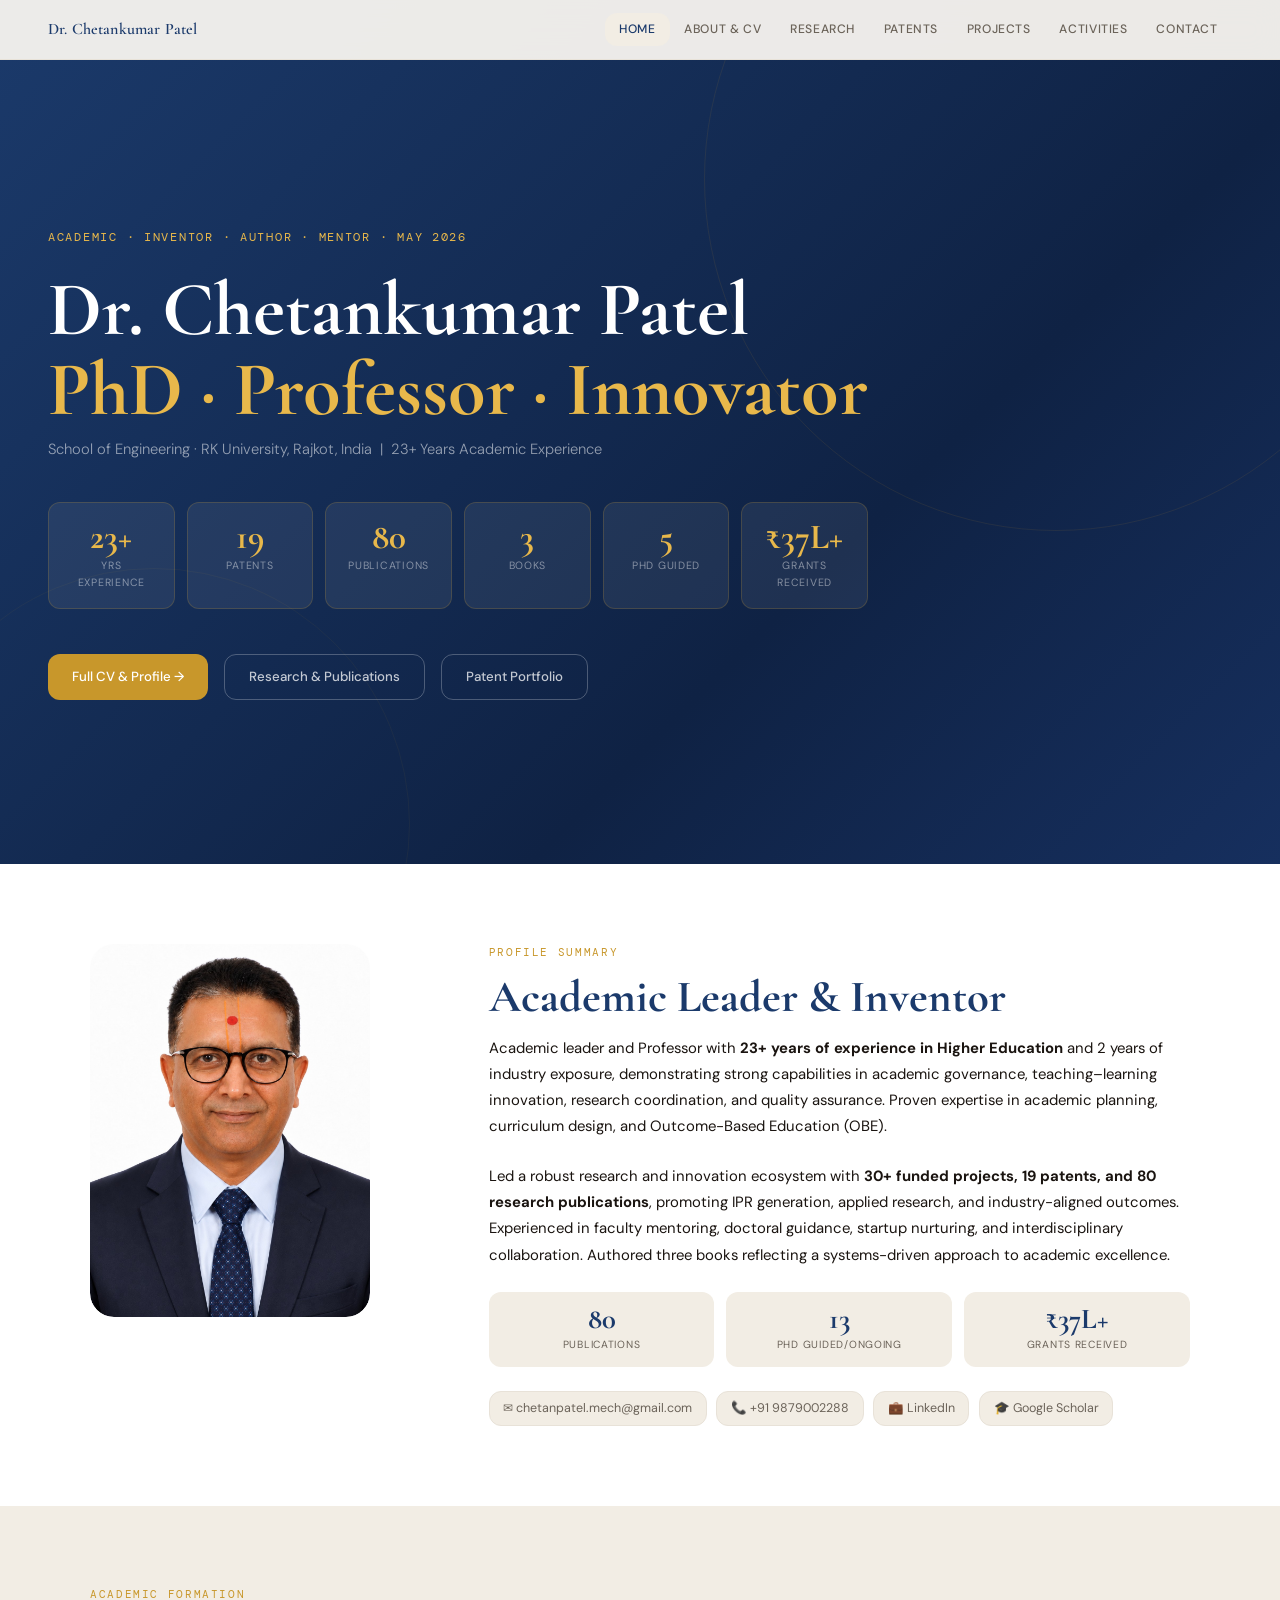
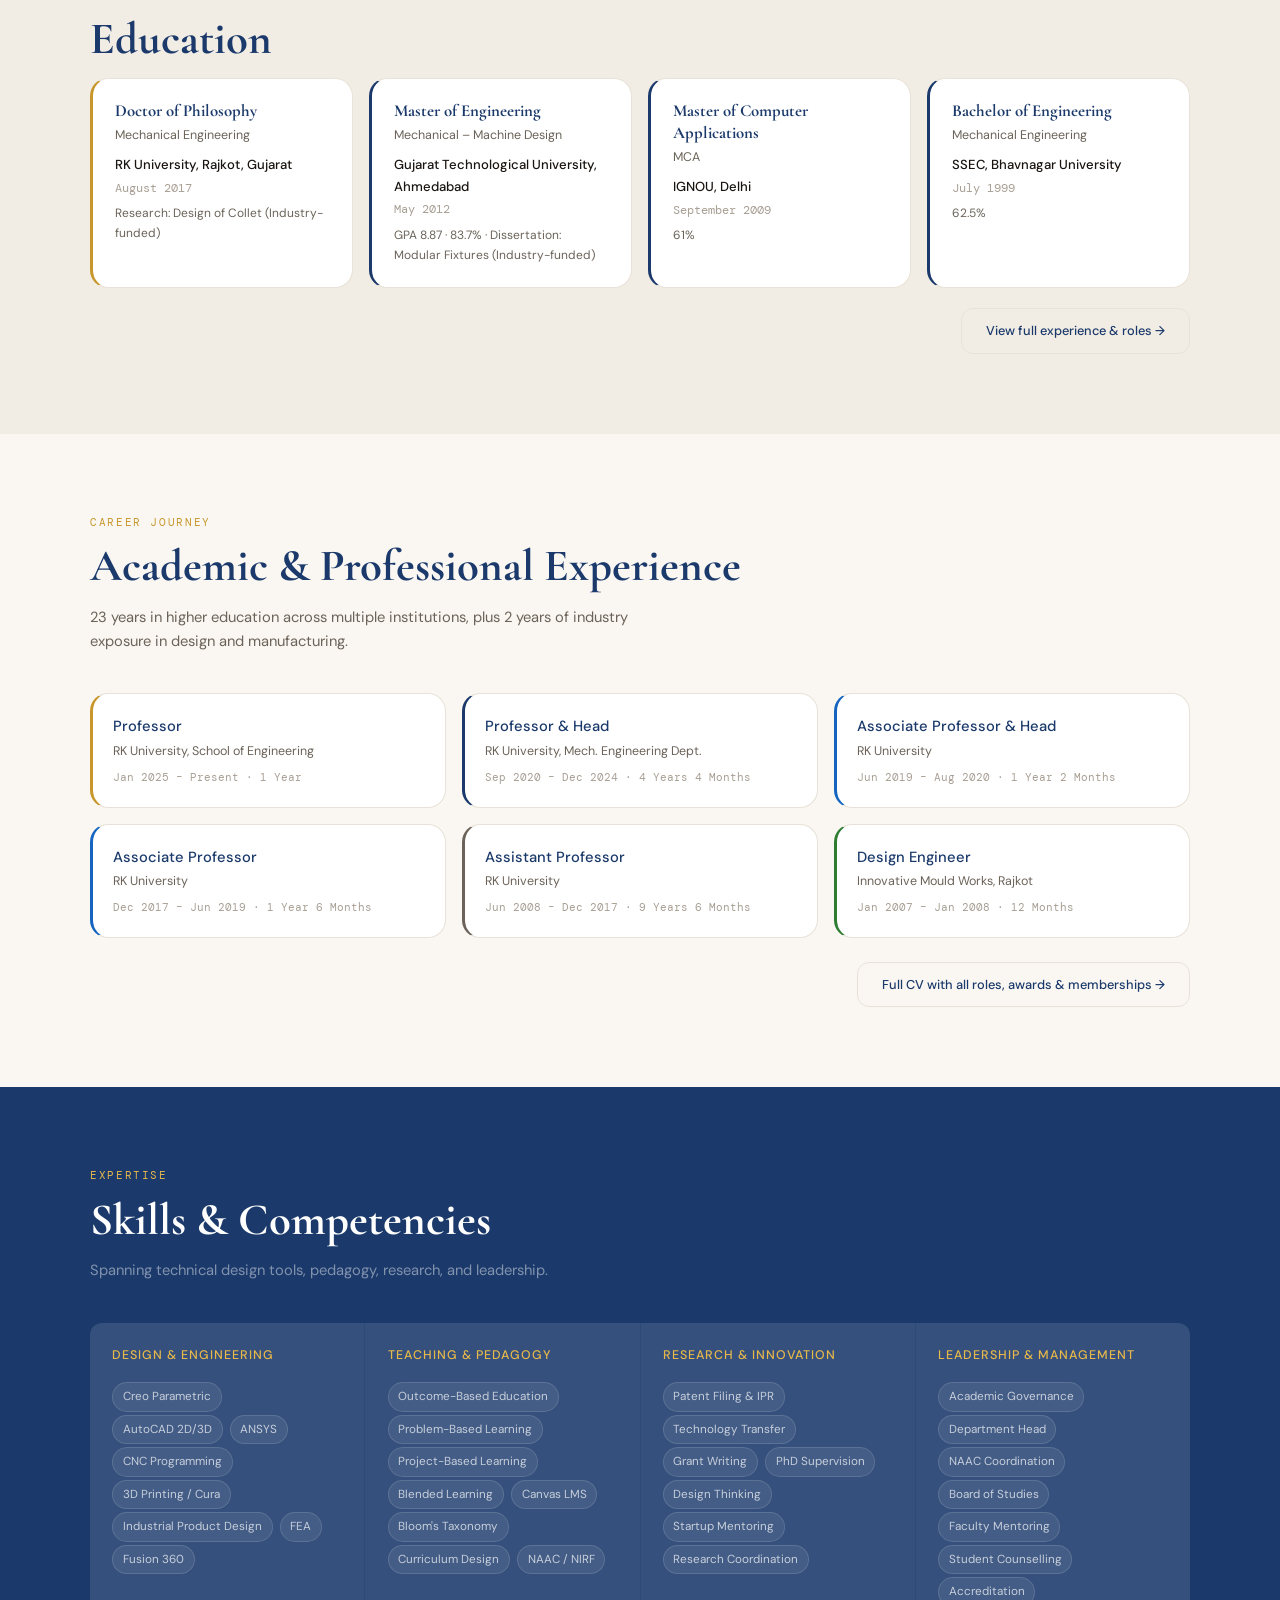
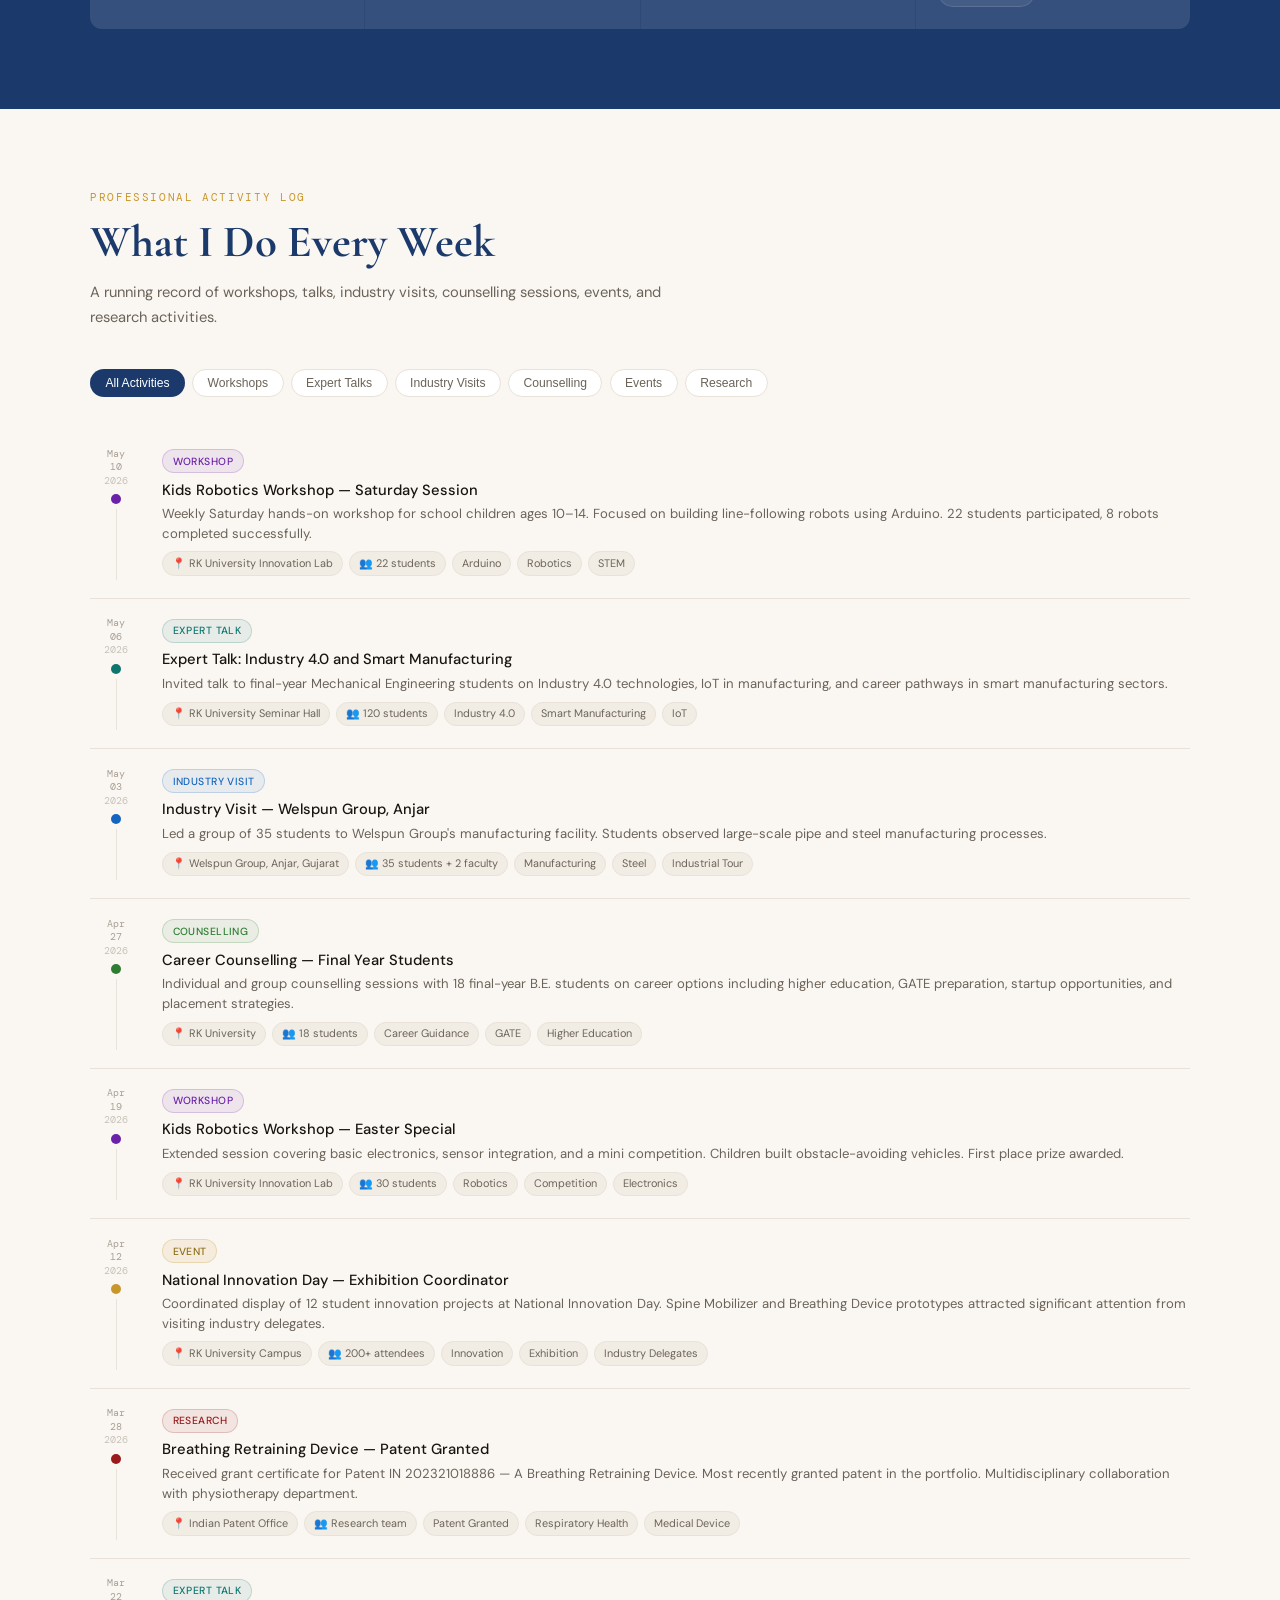
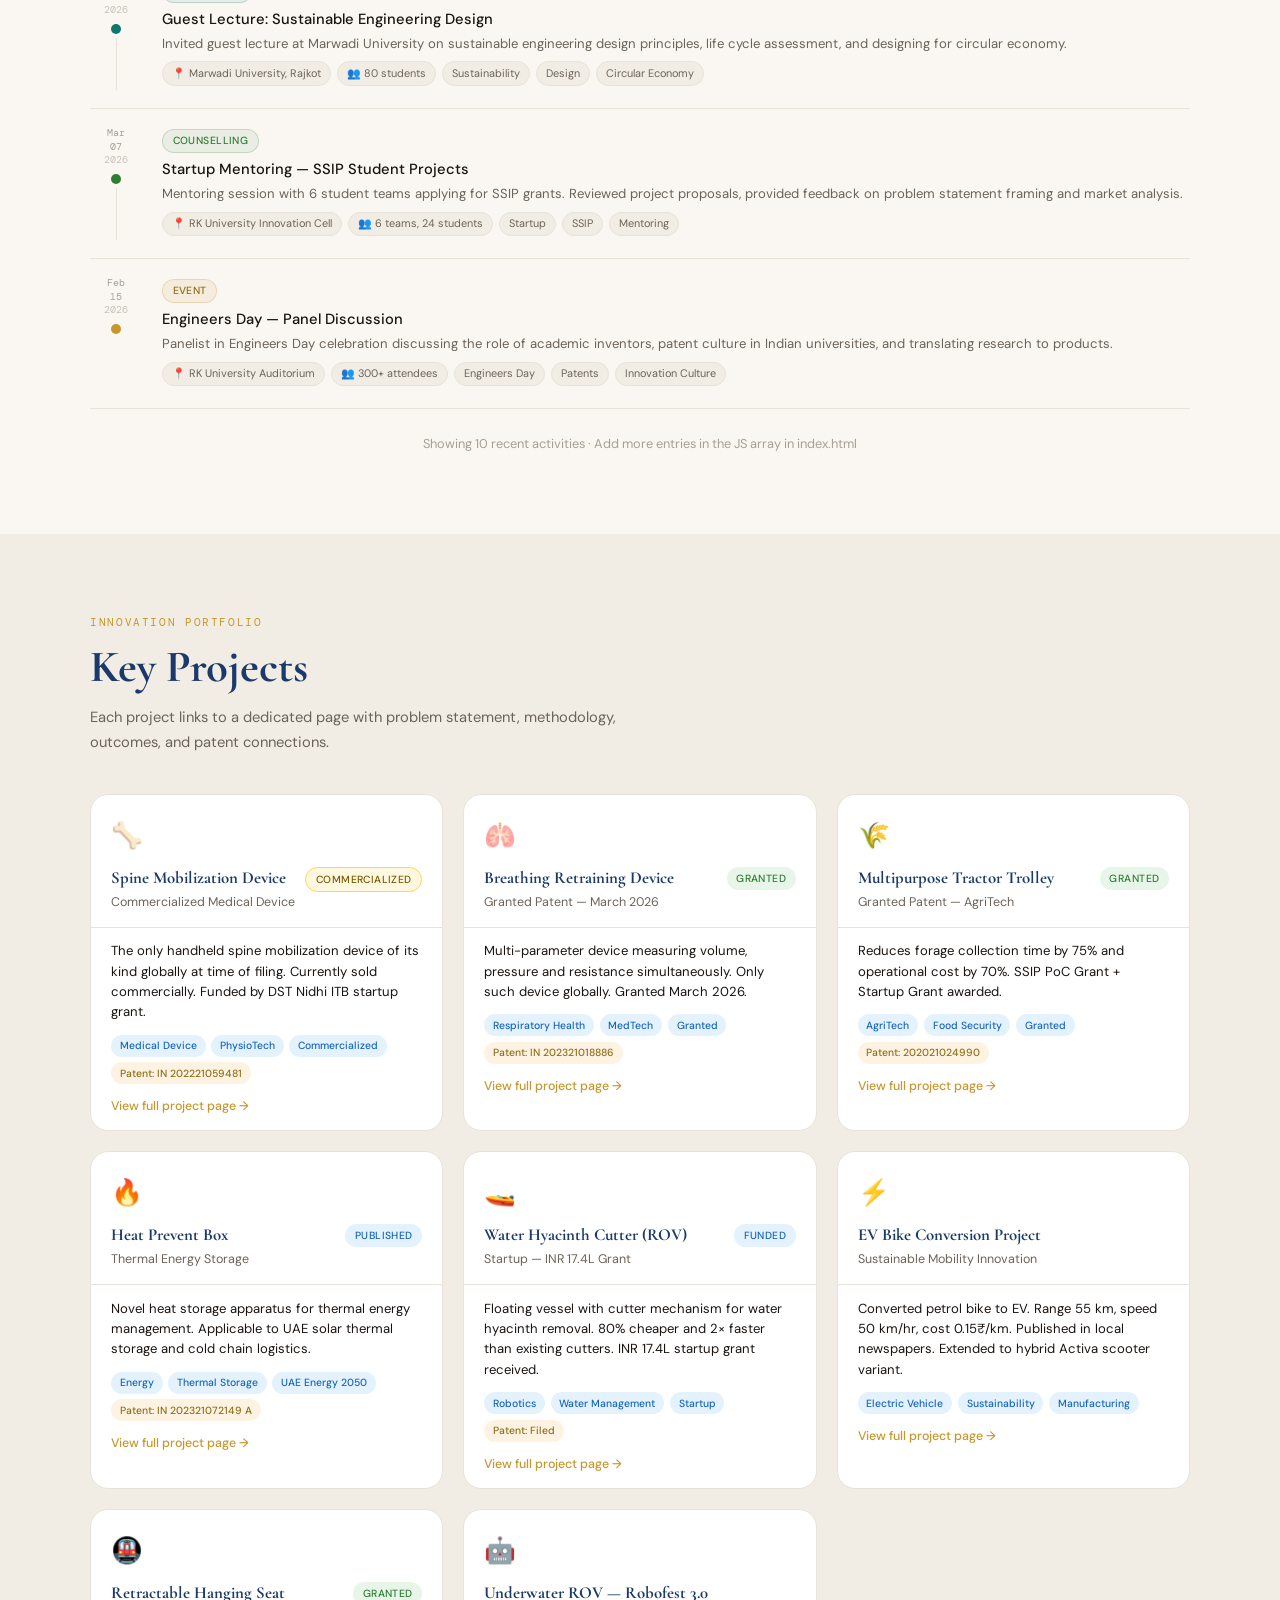
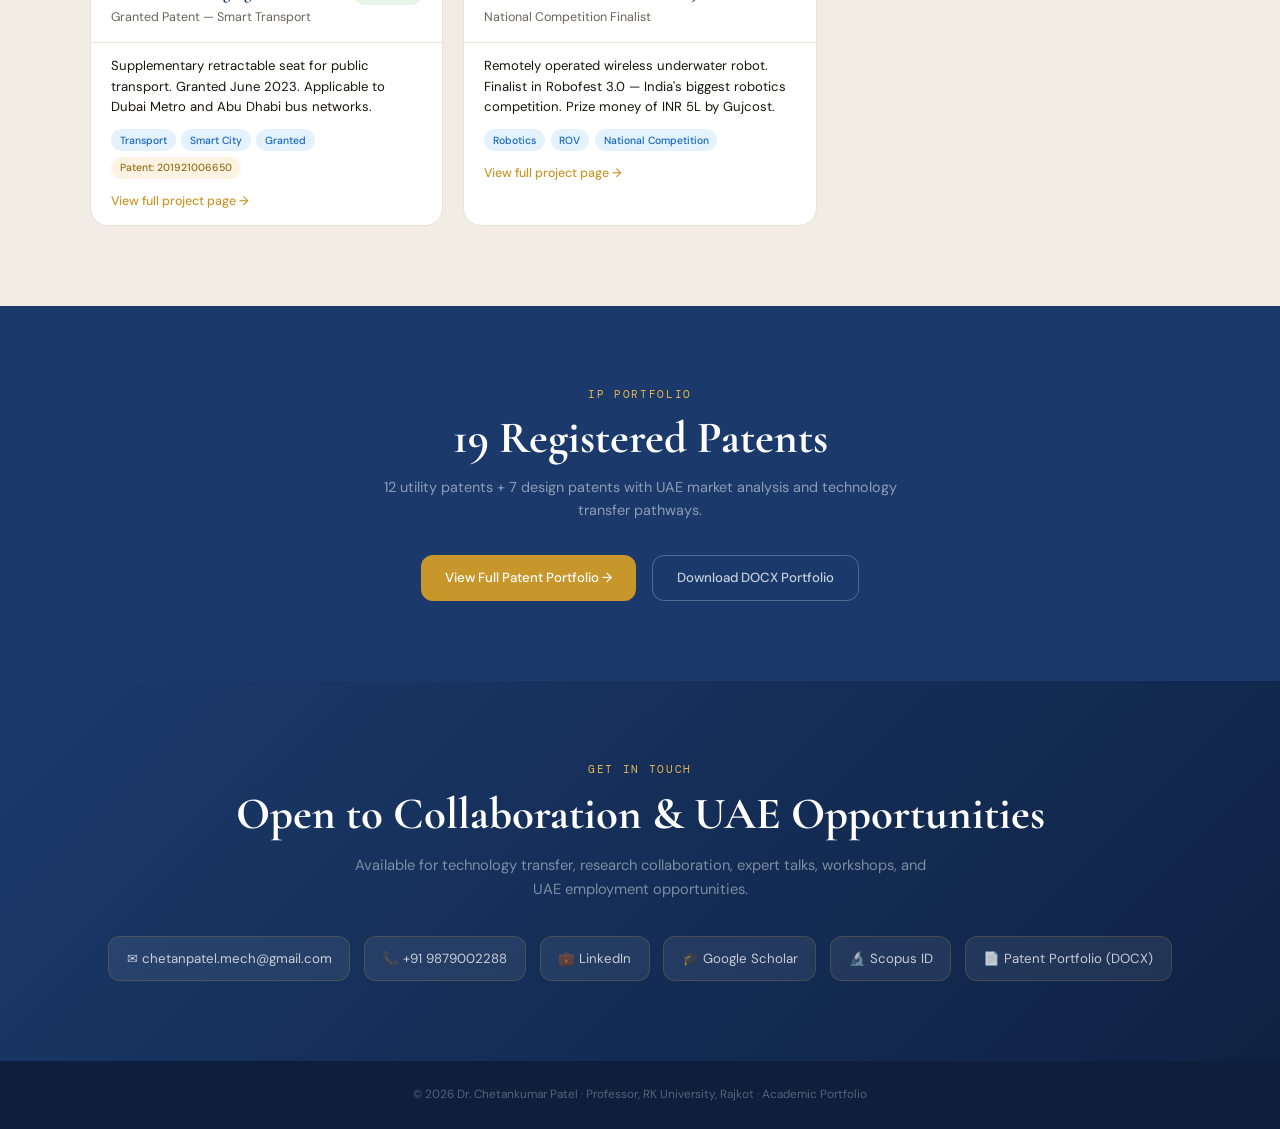
==== commit ee465ca8: "Update index.html" ====
--- a/index.html
+++ b/index.html
@@ -170,8 +170,10 @@
   <div class="wrap">
     <div class="summary-grid reveal">
       <div>
-        <div class="summary-portrait">👤</div>
-        <p style="font-size:.72rem;color:var(--light);margin-top:.75rem;text-align:center">Add your photo — replace this placeholder<br>with an &lt;img&gt; tag</p>
+       <div class="summary-portrait" style="background:none;overflow:hidden;padding:0">
+  <img src="profile.jpg" alt="Dr. Chetankumar Patel" 
+  style="width:100%;height:100%;object-fit:cover;object-position:center top;border-radius:inherit">
+</div>
       </div>
       <div class="summary-content">
         <span class="stag">Profile Summary</span>
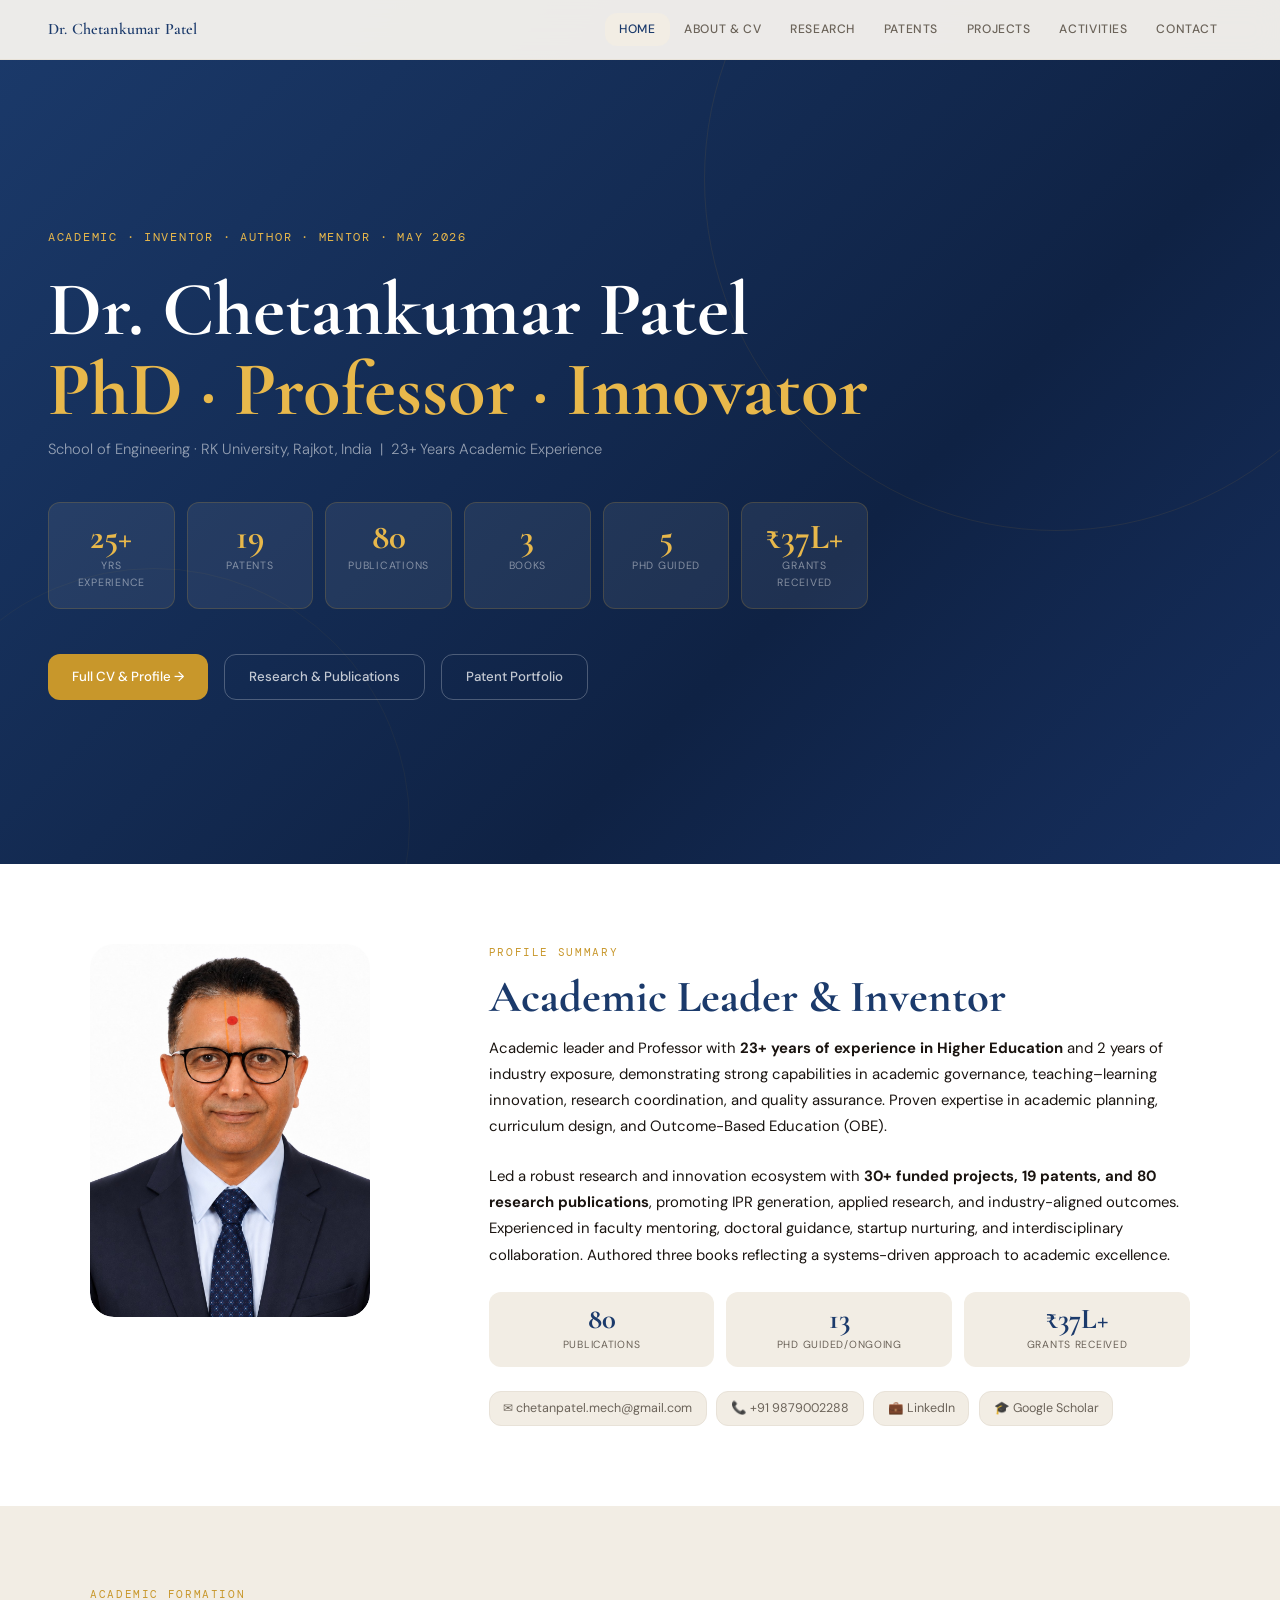
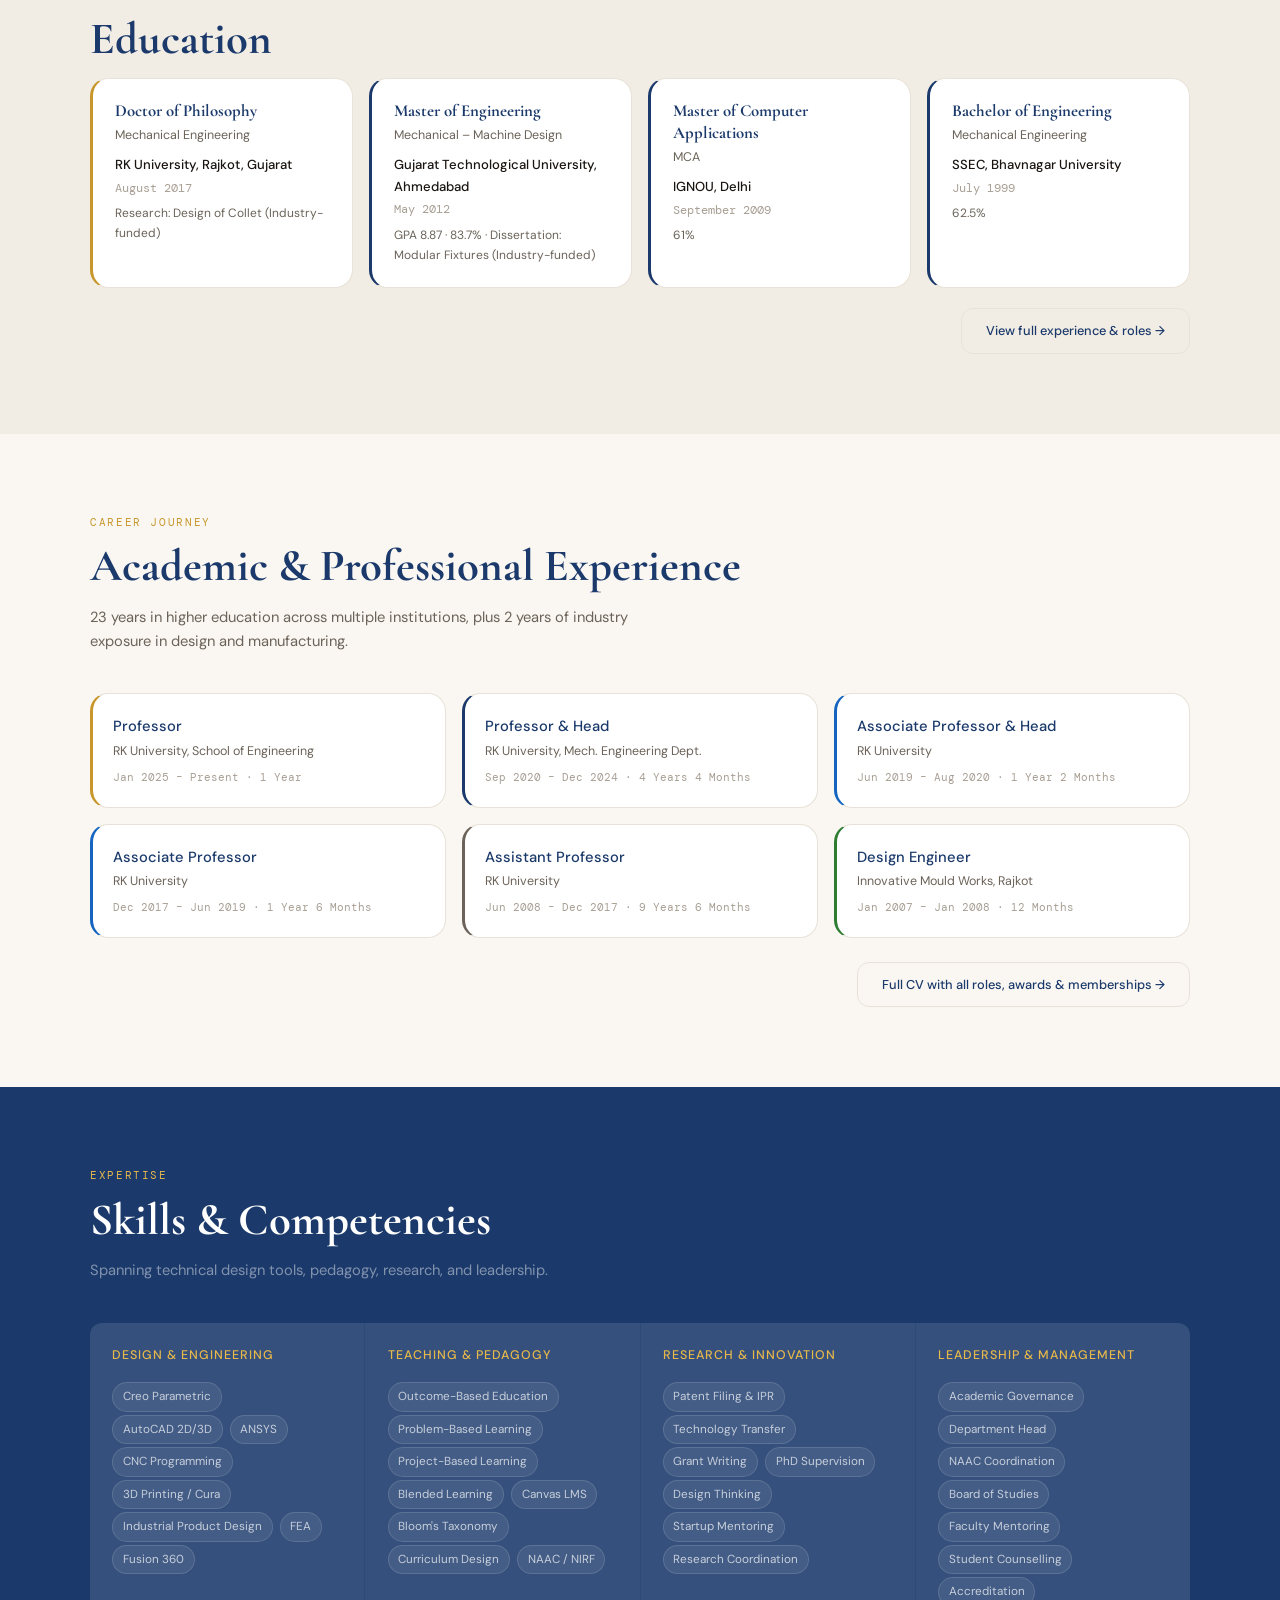
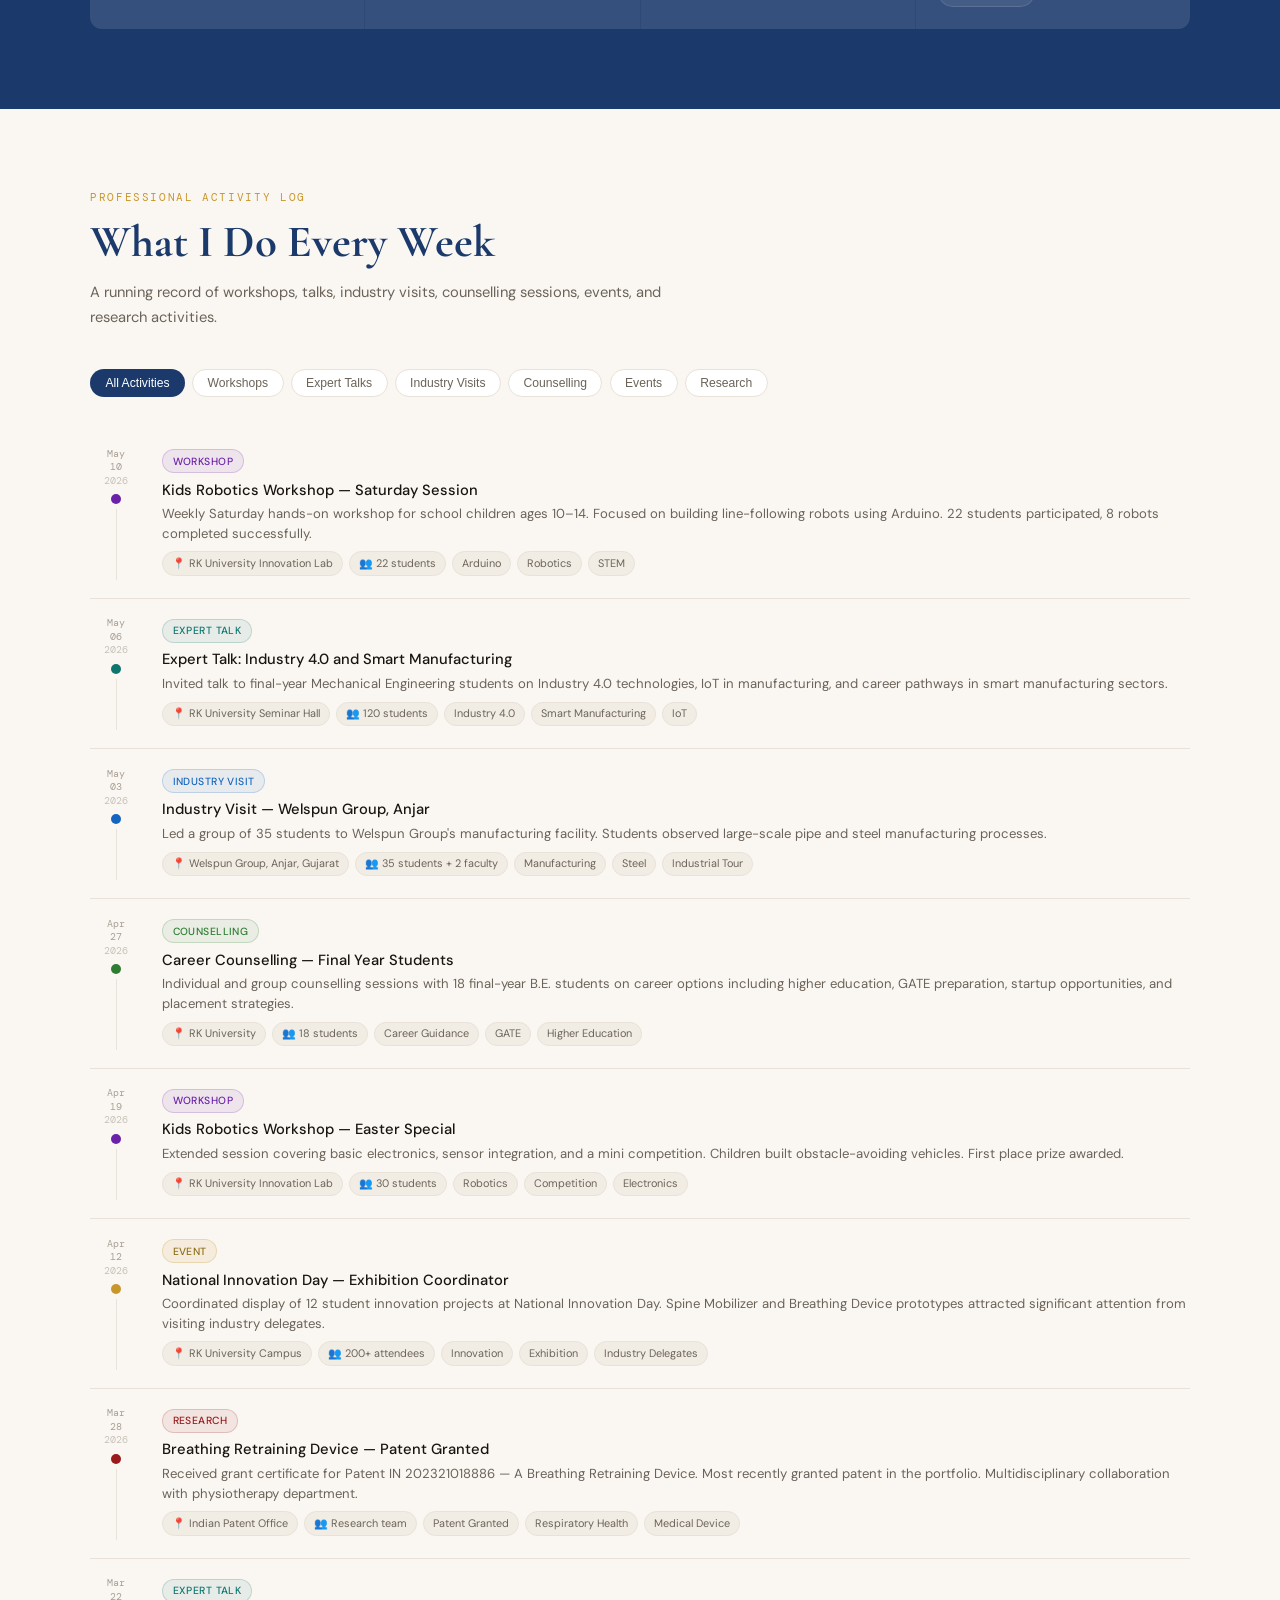
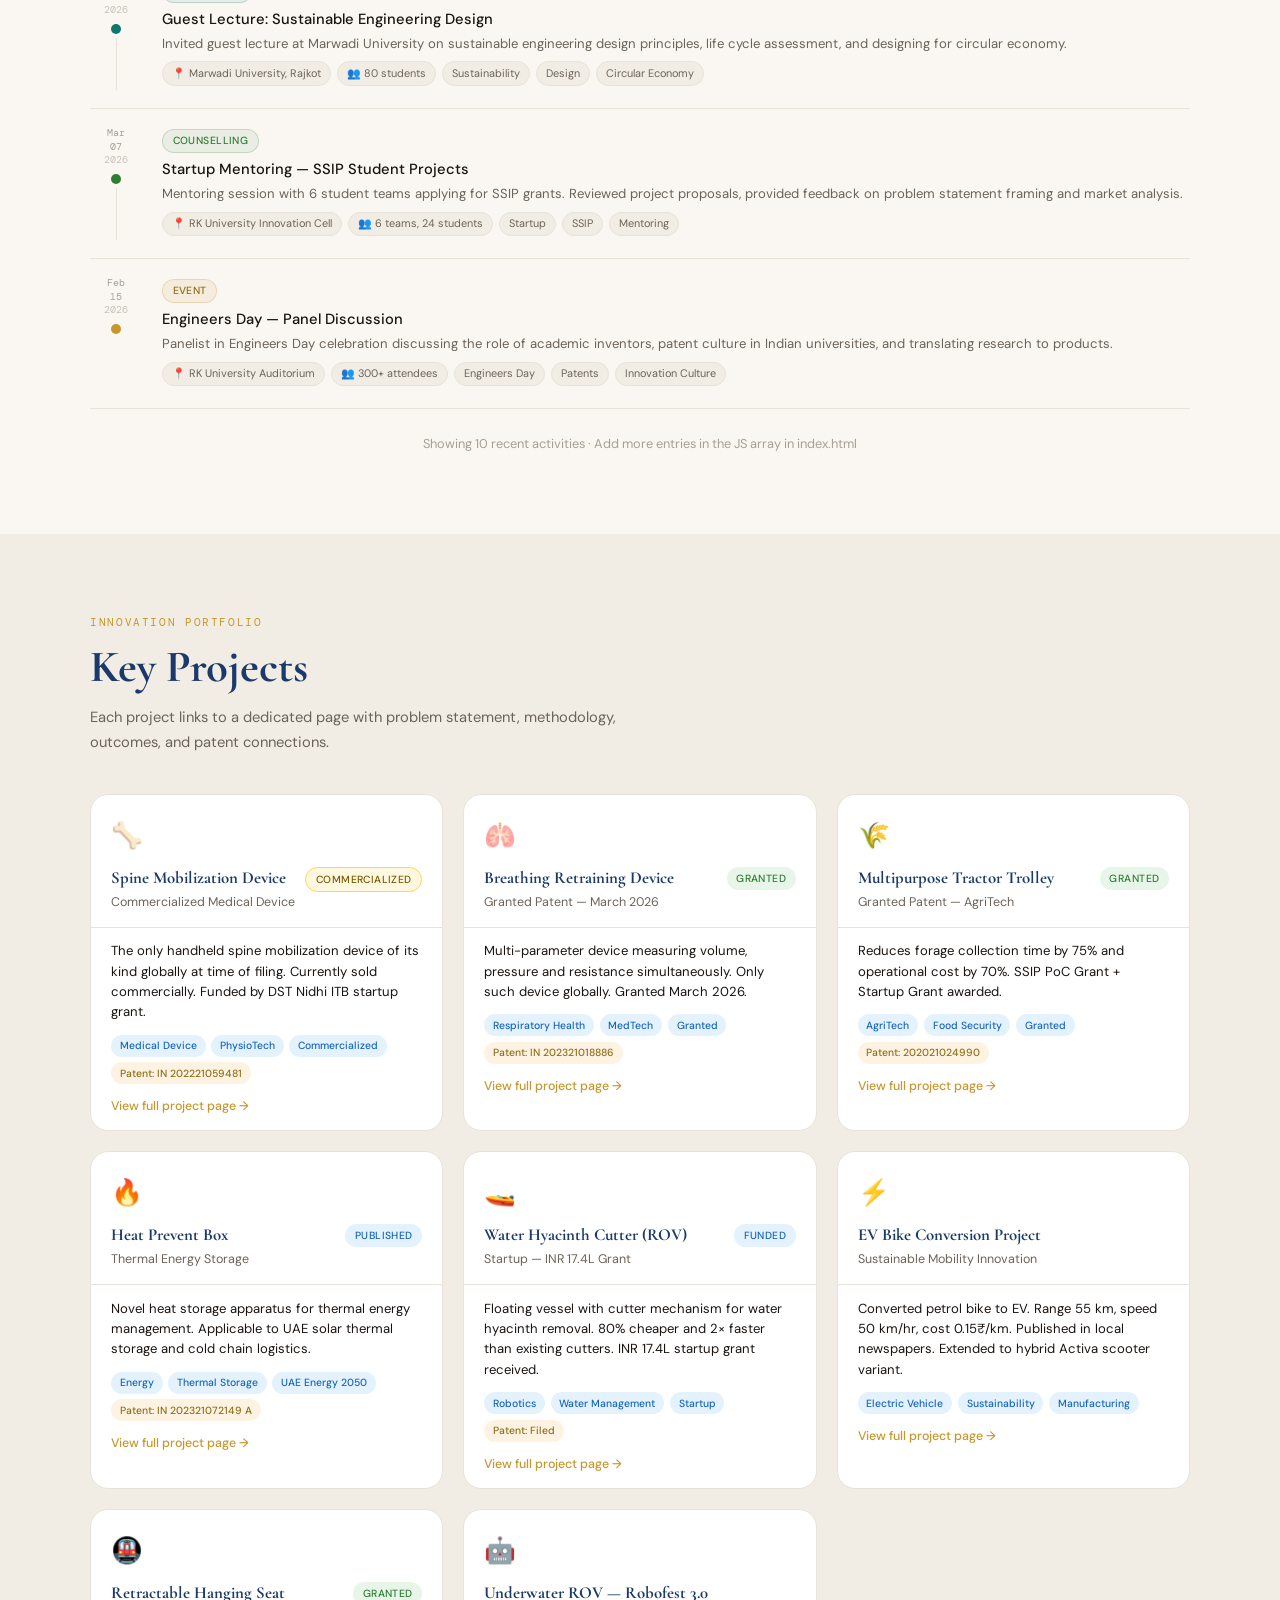
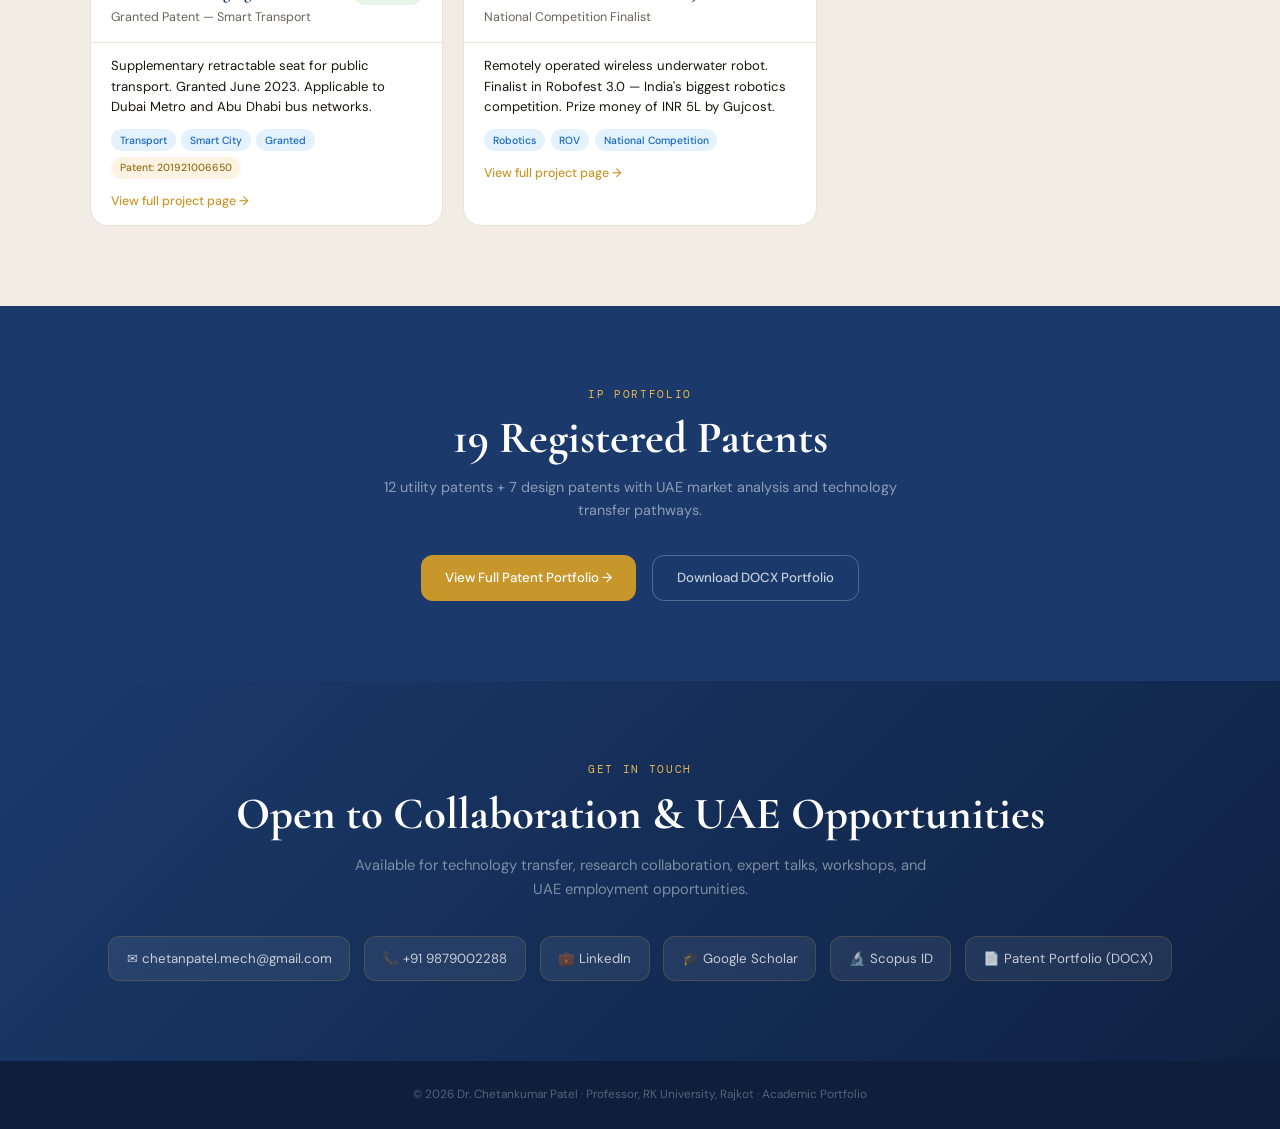
==== commit c1d91592: "Update index.html" ====
--- a/index.html
+++ b/index.html
@@ -24,7 +24,7 @@
 /* PROFILE SUMMARY */
 #summary{background:var(--white)}
 .summary-grid{display:grid;grid-template-columns:1fr 2fr;gap:3rem;align-items:start}
-.summary-portrait{background:linear-gradient(135deg,var(--navy) 0%,#2a5298 100%);border-radius:calc(var(--r)*2);aspect-ratio:3/4;display:flex;align-items:center;justify-content:center;color:rgba(255,255,255,.3);font-size:4rem;max-width:280px}
+.summary-portrait{border-radius:calc(var(--r)*2);aspect-ratio:3/4;overflow:hidden;max-width:280px}
 .summary-content{}
 .summary-text{font-size:.93rem;color:var(--ink);line-height:1.75;margin-bottom:1.5rem}
 .quick-stats{display:grid;grid-template-columns:repeat(3,1fr);gap:.75rem;margin-bottom:1.5rem}
@@ -150,7 +150,7 @@
     <h1>Dr. Chetankumar Patel<br><em>PhD · Professor · Innovator</em></h1>
     <p class="hero-title">School of Engineering · RK University, Rajkot, India &nbsp;|&nbsp; 23+ Years Academic Experience</p>
     <div class="hero-stats">
-      <div class="stat-box dark"><div class="stat-n">23+</div><div class="stat-l">Yrs Experience</div></div>
+      <div class="stat-box dark"><div class="stat-n">25+</div><div class="stat-l">Yrs Experience</div></div>
       <div class="stat-box dark"><div class="stat-n">19</div><div class="stat-l">Patents</div></div>
       <div class="stat-box dark"><div class="stat-n">80</div><div class="stat-l">Publications</div></div>
       <div class="stat-box dark"><div class="stat-n">3</div><div class="stat-l">Books</div></div>
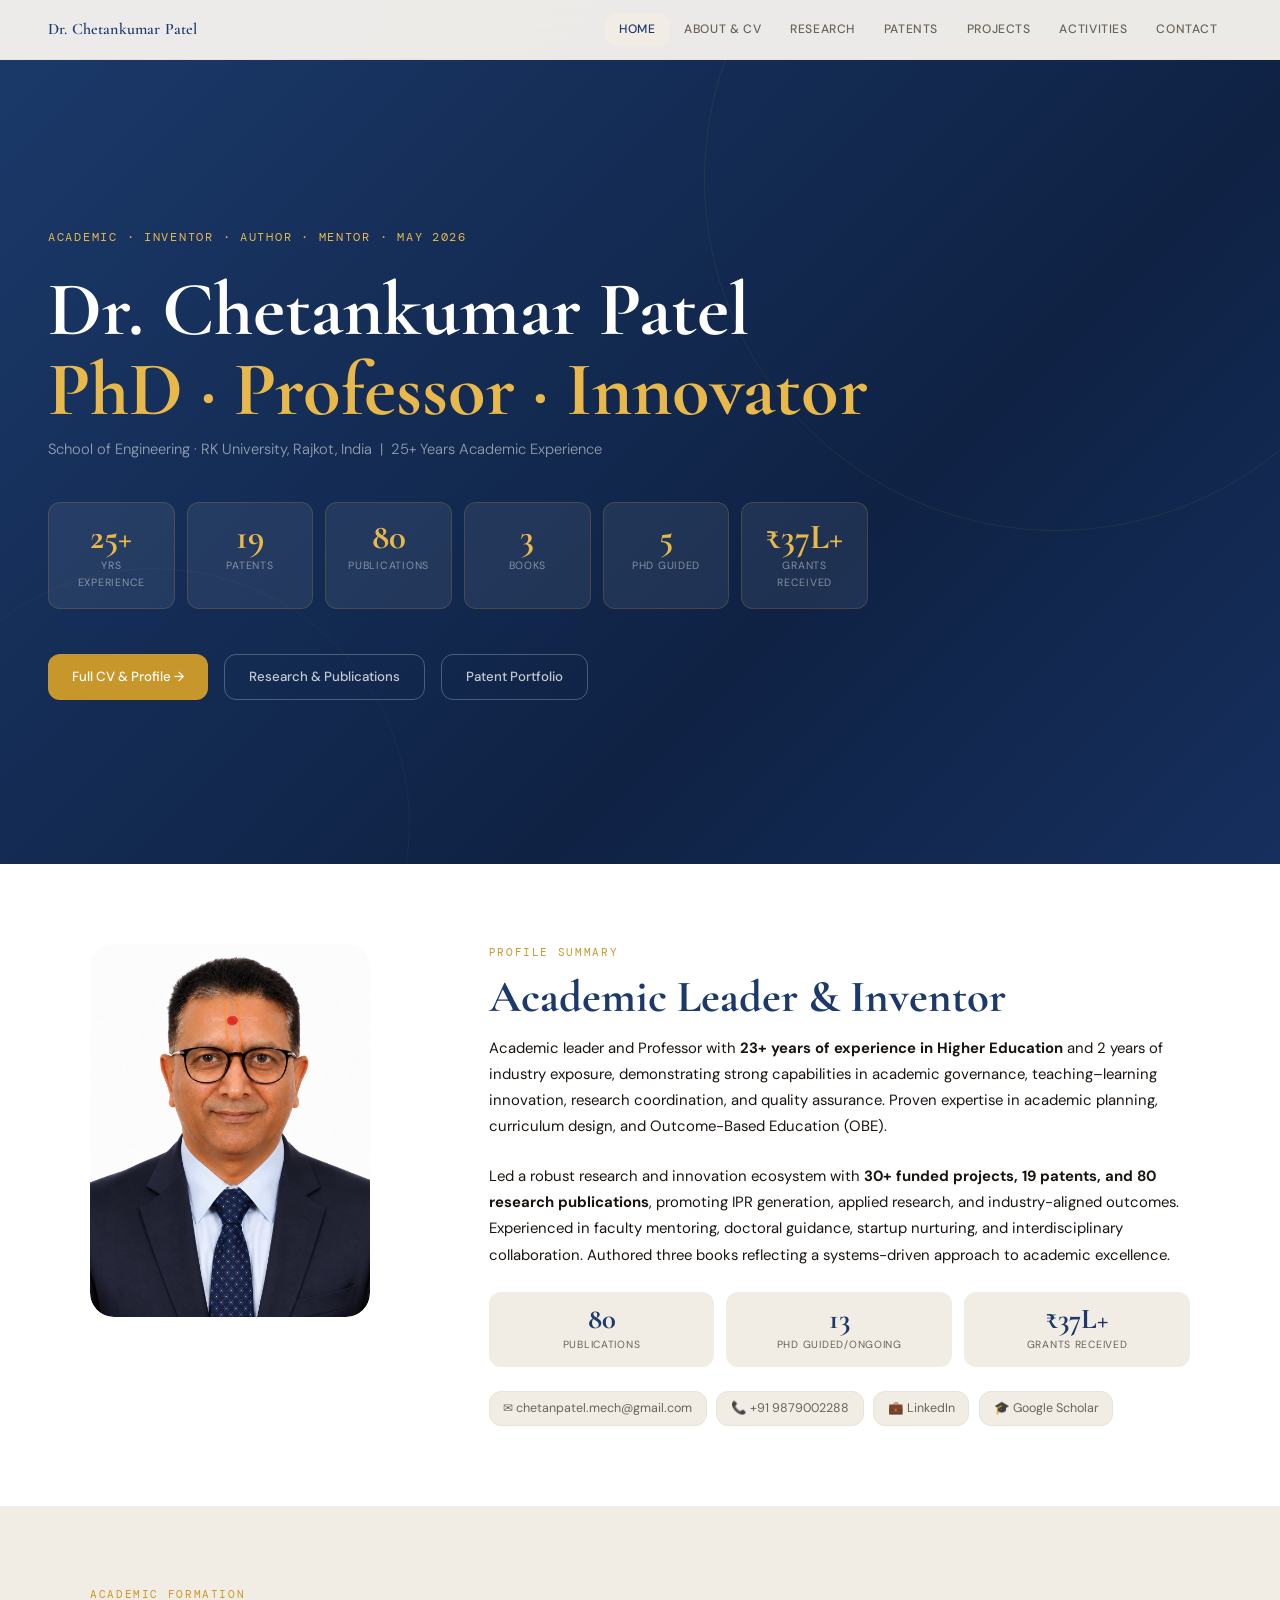
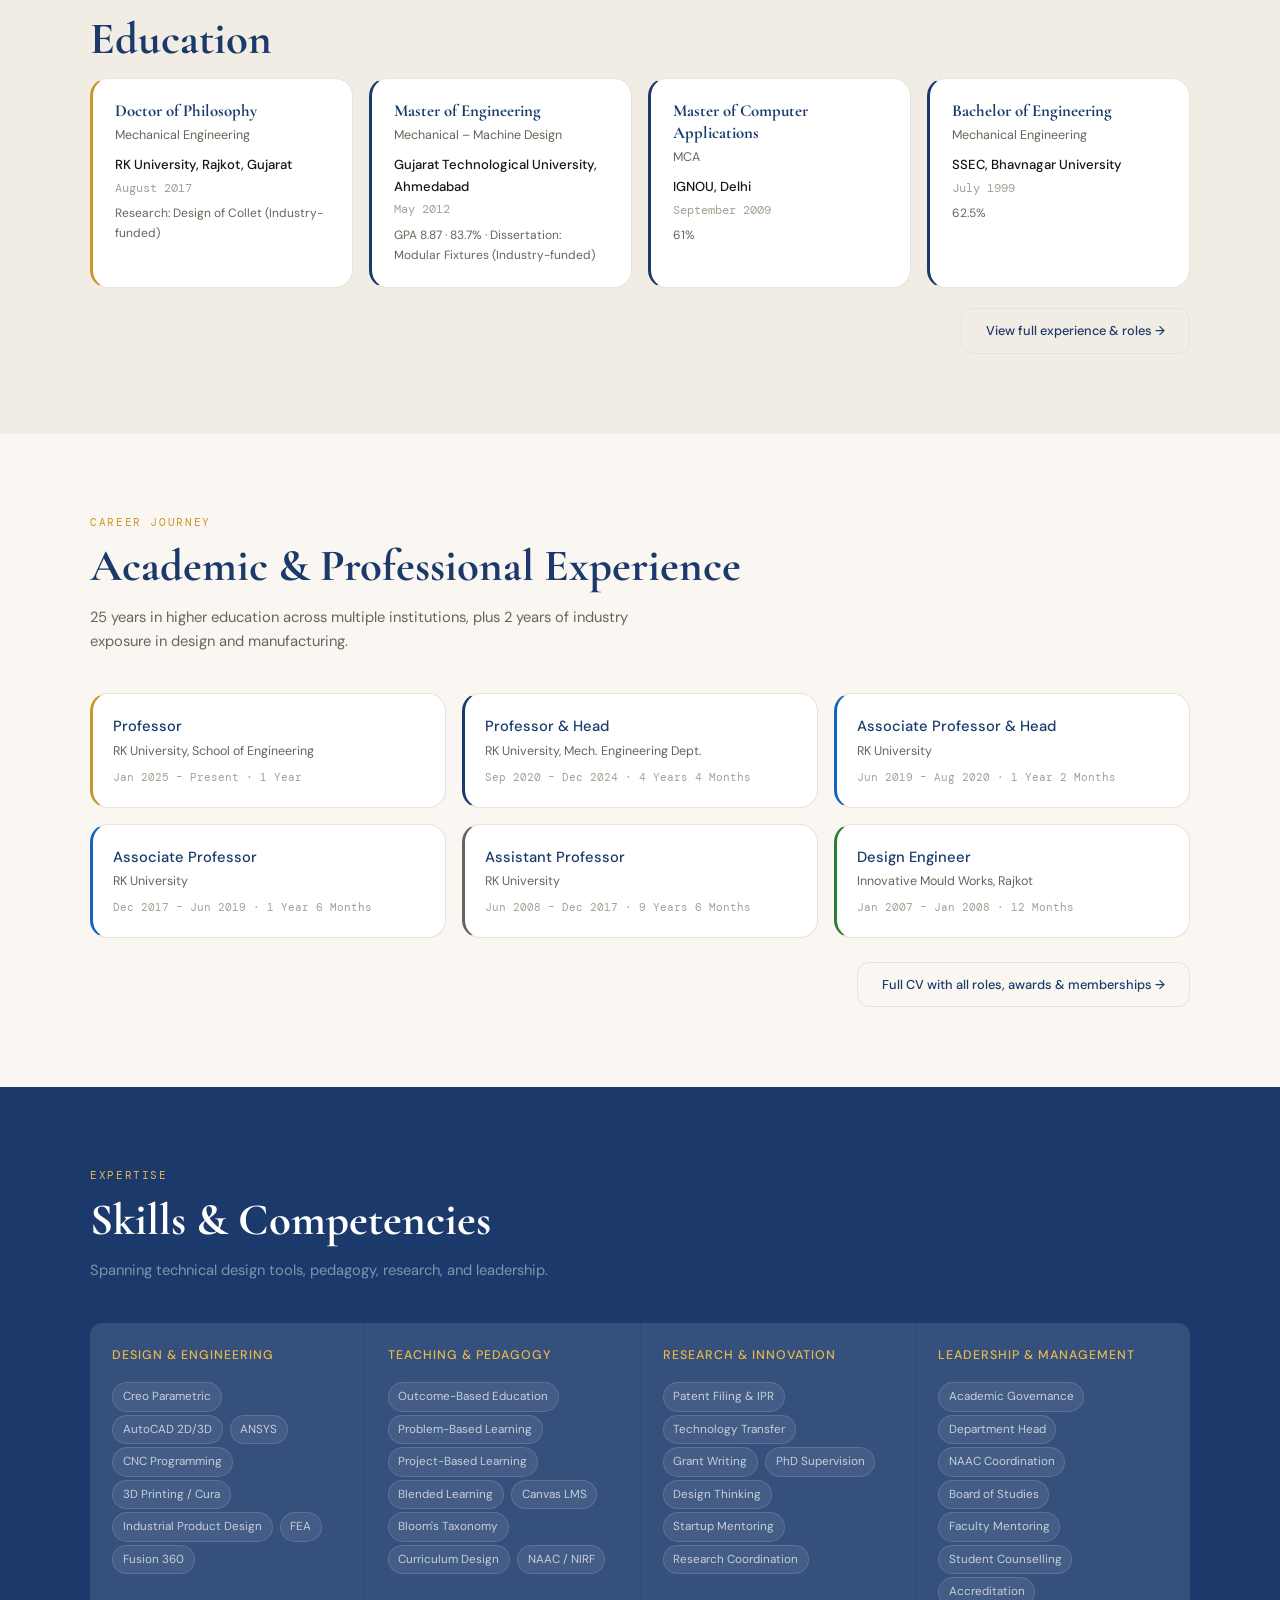
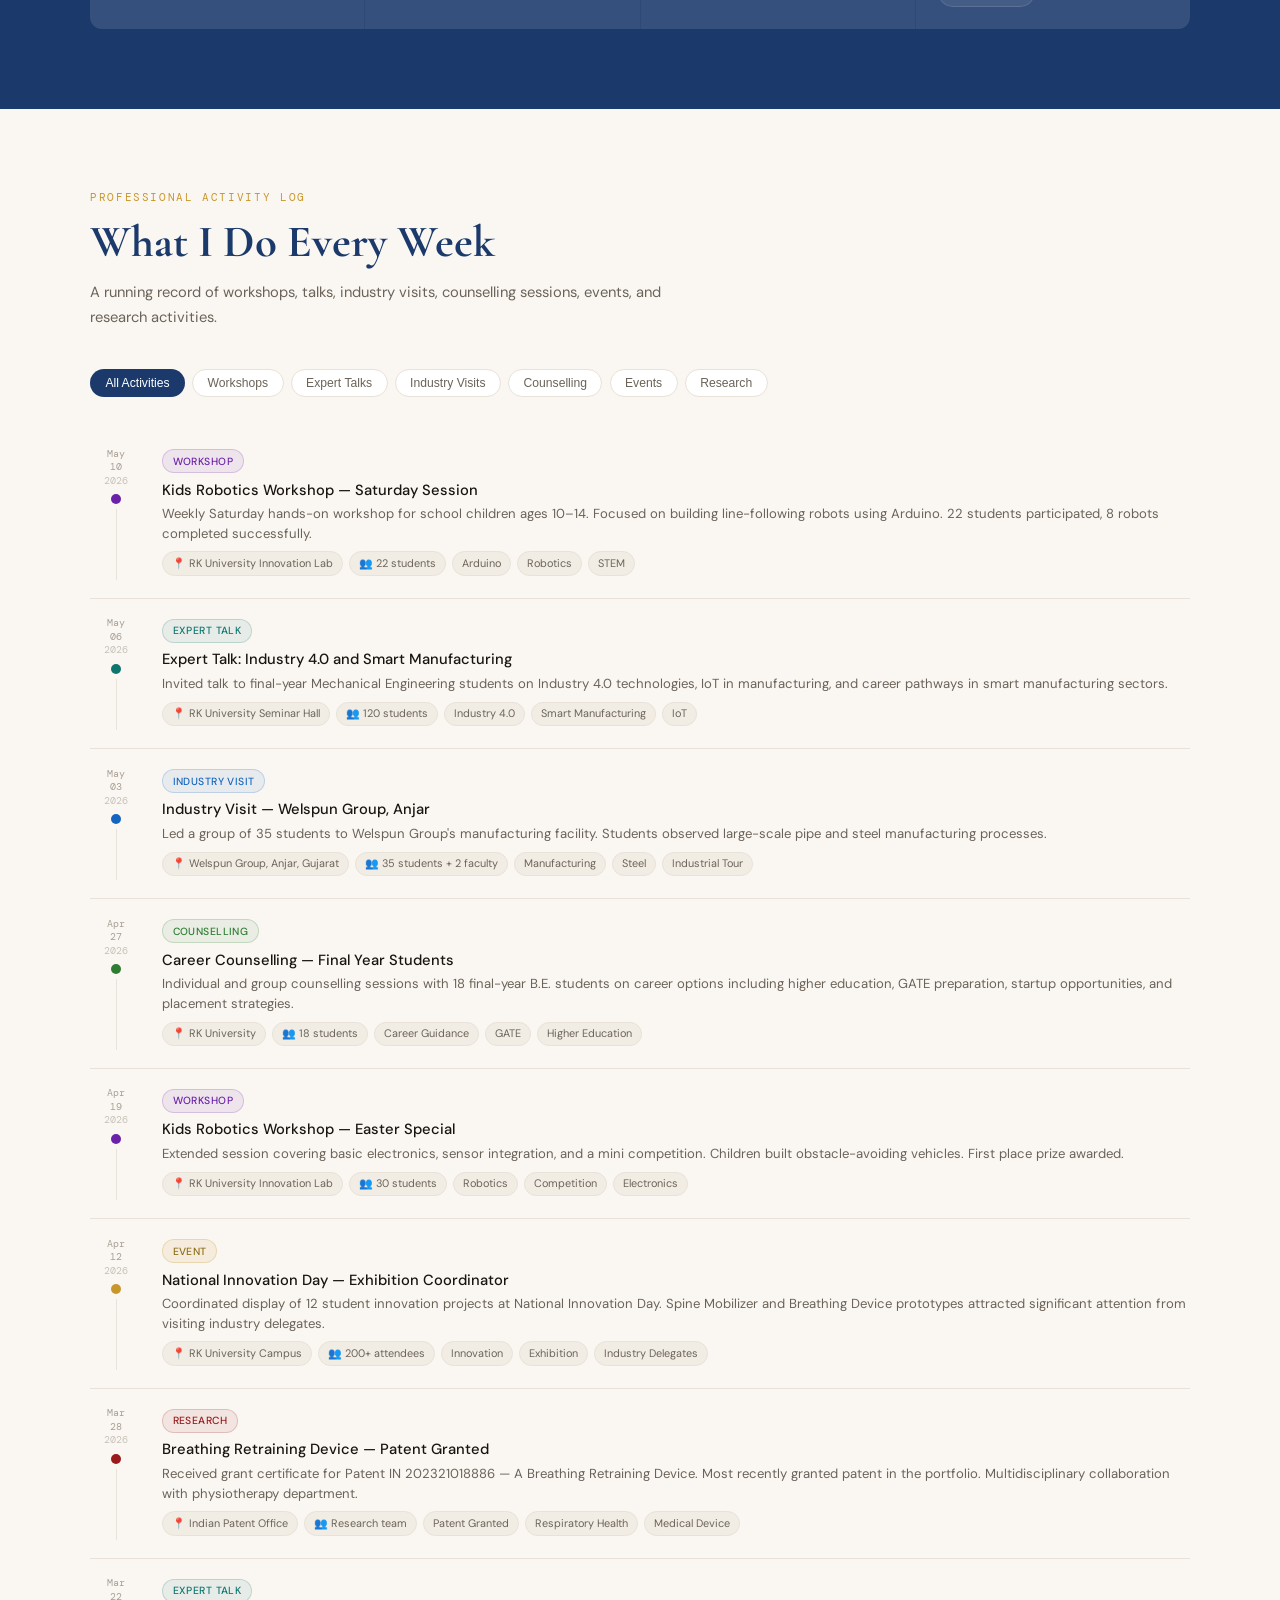
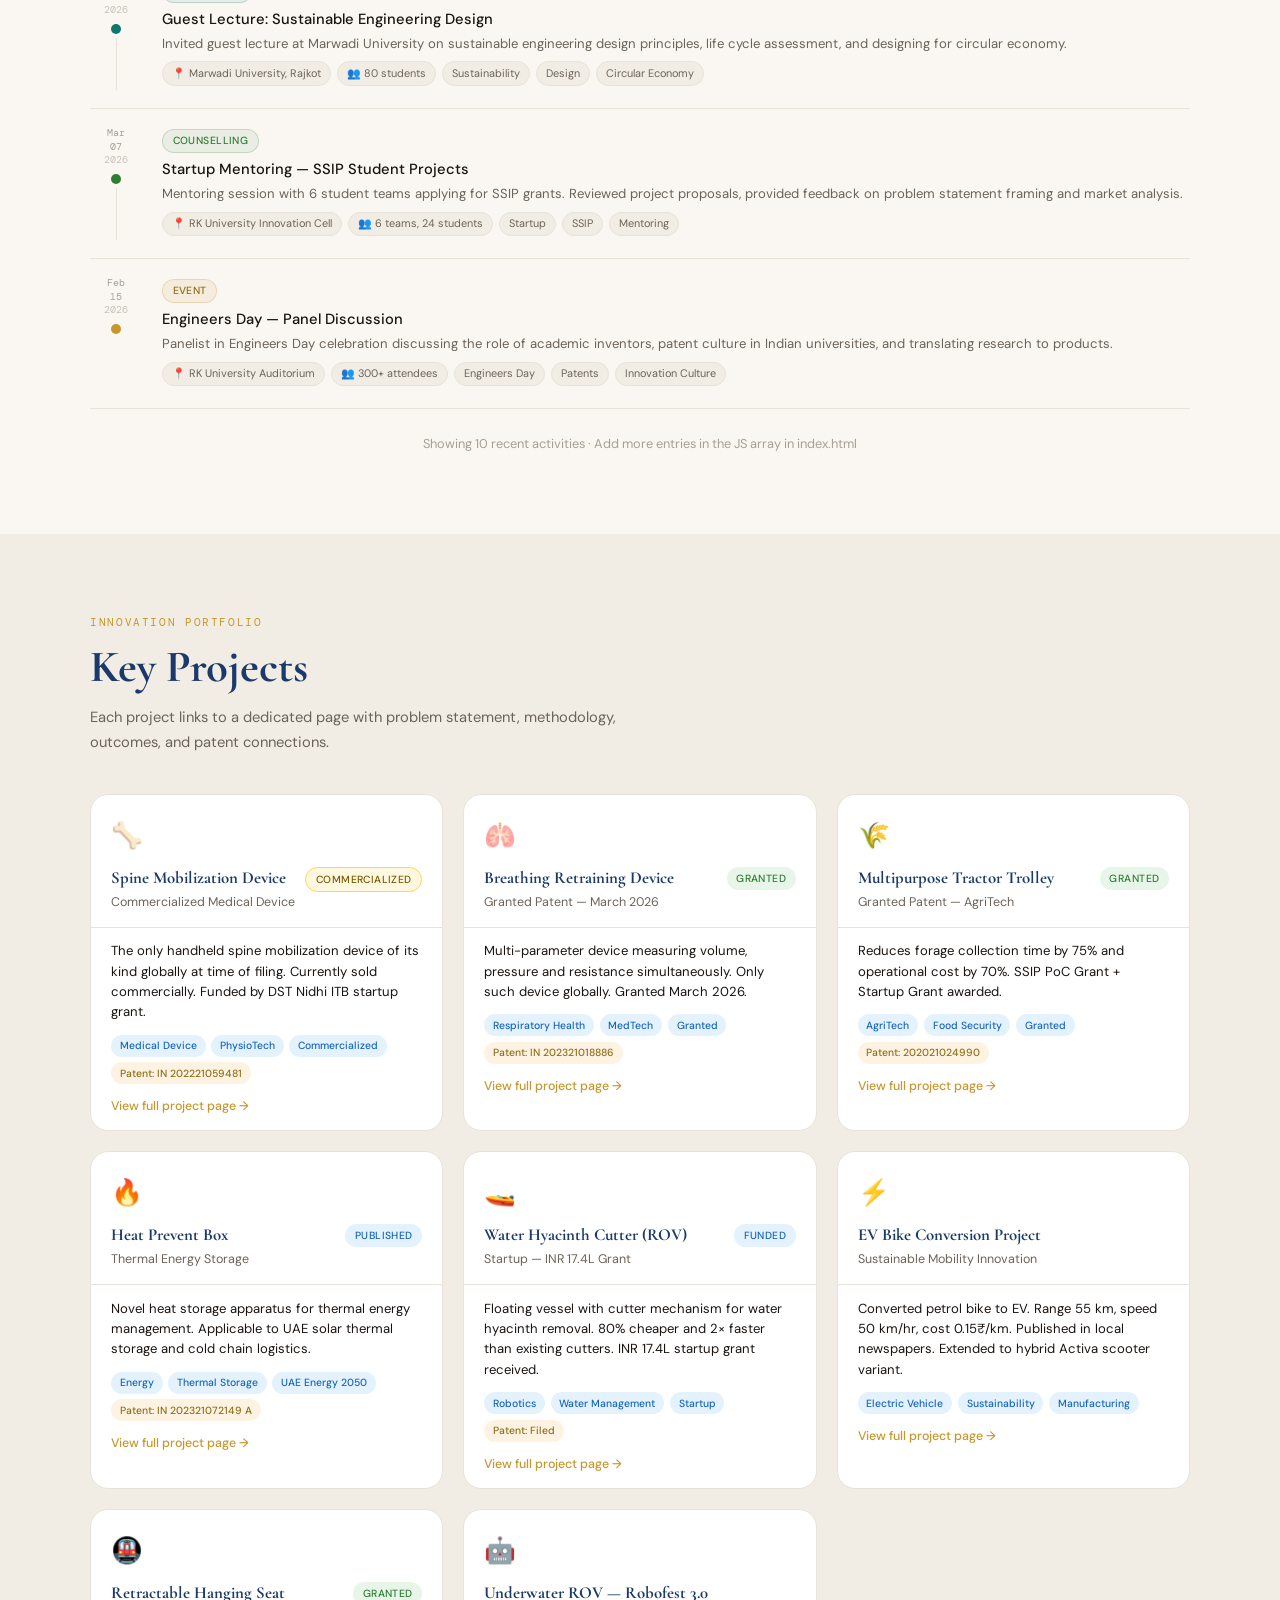
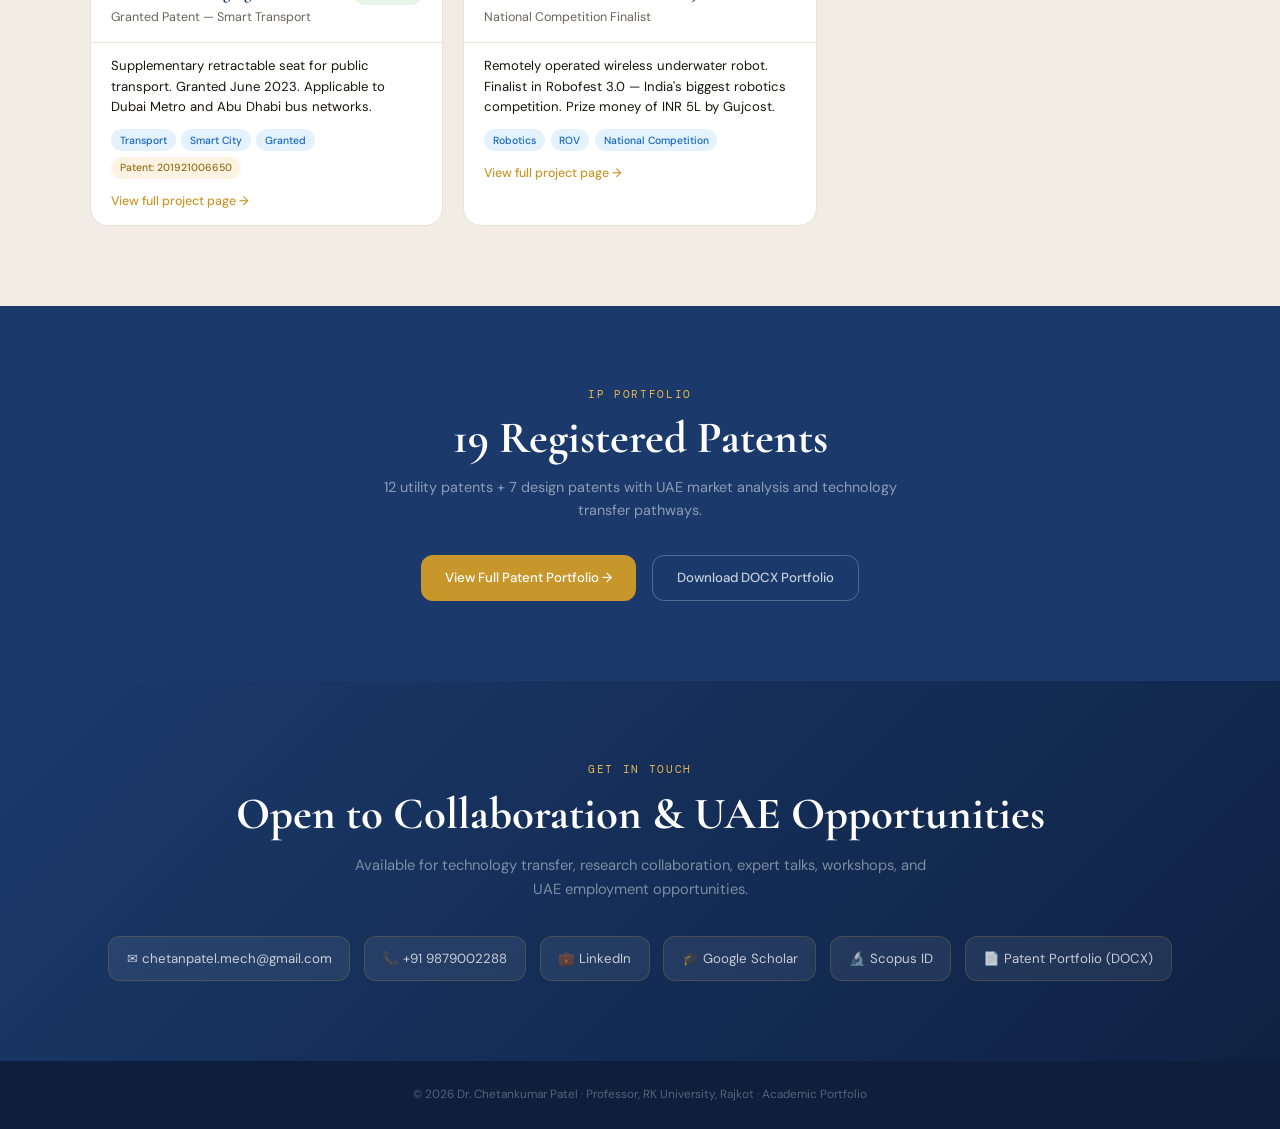
==== commit 678bb0b1: "Update index.html" ====
--- a/index.html
+++ b/index.html
@@ -148,7 +148,7 @@
   <div class="hero-inner">
     <p class="eyebrow">Academic · Inventor · Author · Mentor · May 2026</p>
     <h1>Dr. Chetankumar Patel<br><em>PhD · Professor · Innovator</em></h1>
-    <p class="hero-title">School of Engineering · RK University, Rajkot, India &nbsp;|&nbsp; 23+ Years Academic Experience</p>
+    <p class="hero-title">School of Engineering · RK University, Rajkot, India &nbsp;|&nbsp; 25+ Years Academic Experience</p>
     <div class="hero-stats">
       <div class="stat-box dark"><div class="stat-n">25+</div><div class="stat-l">Yrs Experience</div></div>
       <div class="stat-box dark"><div class="stat-n">19</div><div class="stat-l">Patents</div></div>
@@ -242,7 +242,7 @@
   <div class="wrap">
     <span class="stag reveal">Career Journey</span>
     <h2 class="sh reveal">Academic &amp; Professional Experience</h2>
-    <p class="ss reveal">23 years in higher education across multiple institutions, plus 2 years of industry exposure in design and manufacturing.</p>
+    <p class="ss reveal">25 years in higher education across multiple institutions, plus 2 years of industry exposure in design and manufacturing.</p>
     <div class="exp-summary-grid reveal">
       <div class="exp-card" style="border-left:3px solid var(--gold)">
         <div class="exp-title">Professor</div>
